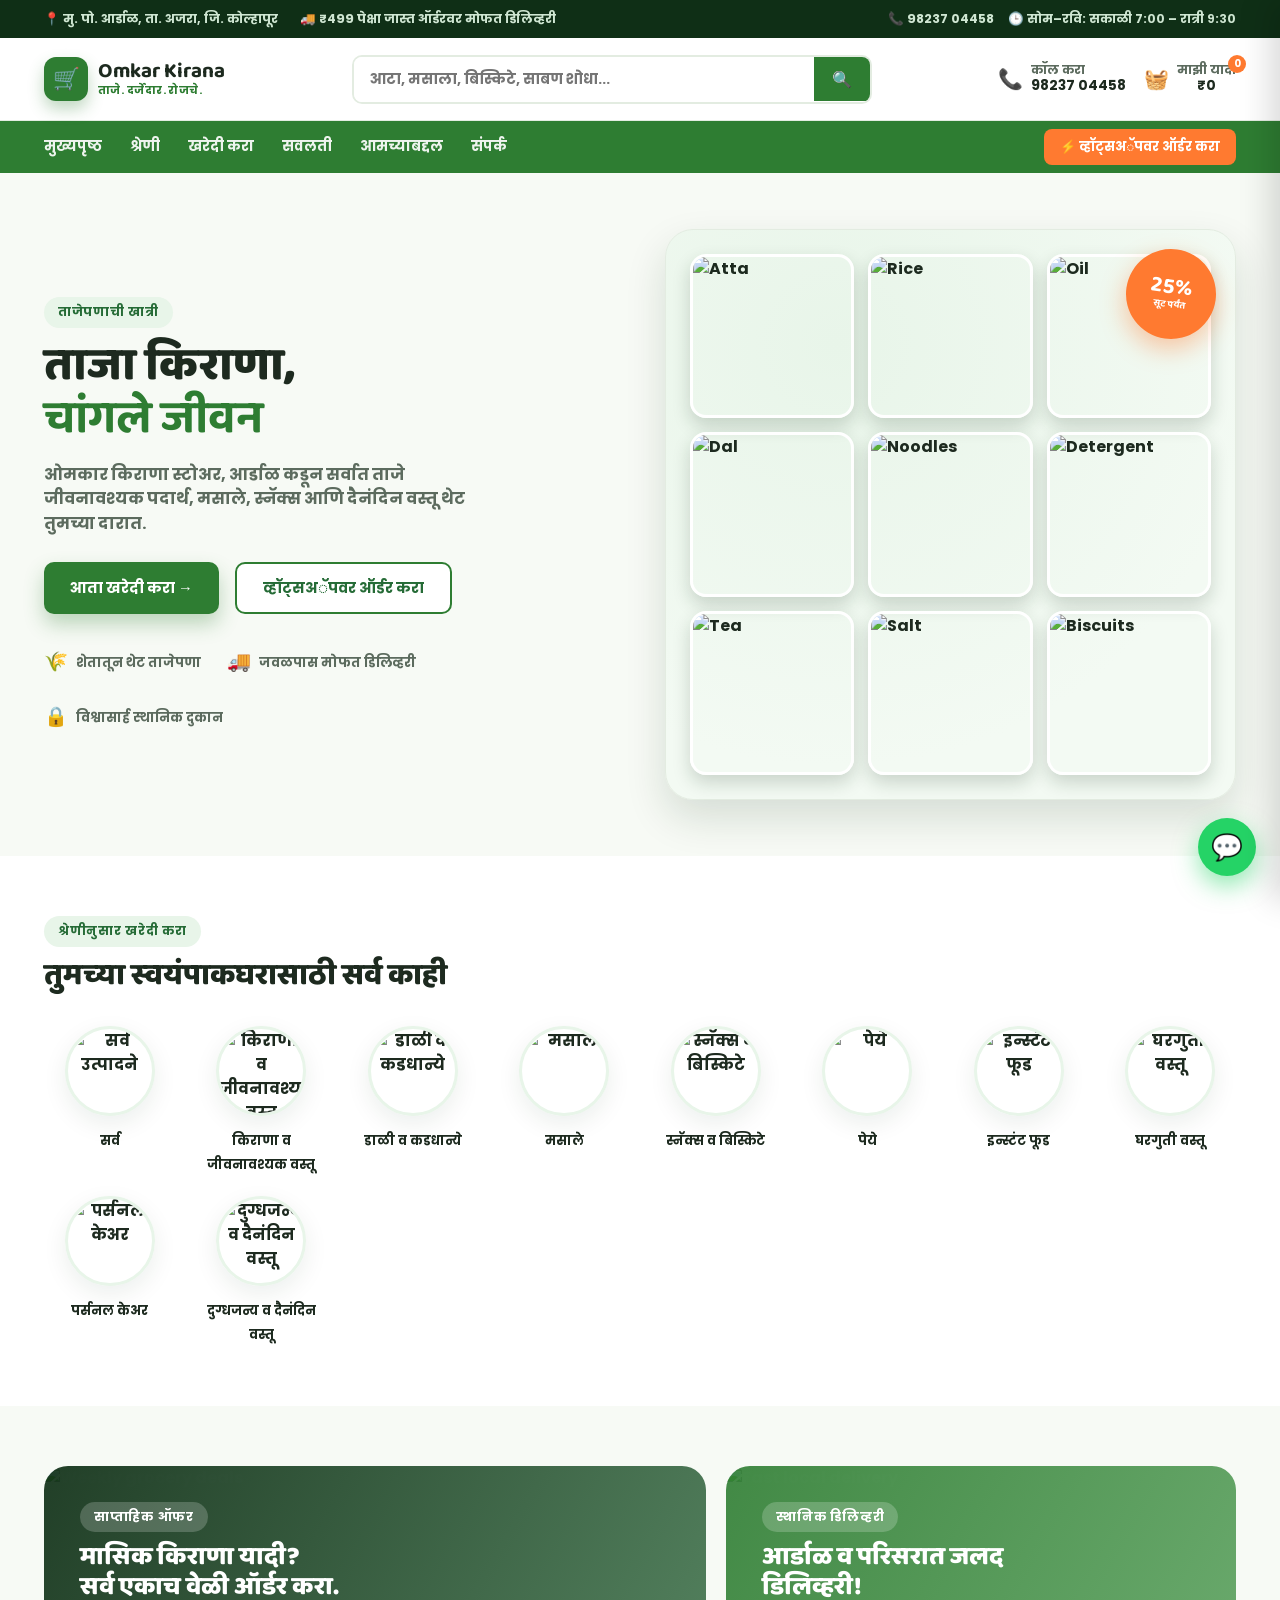
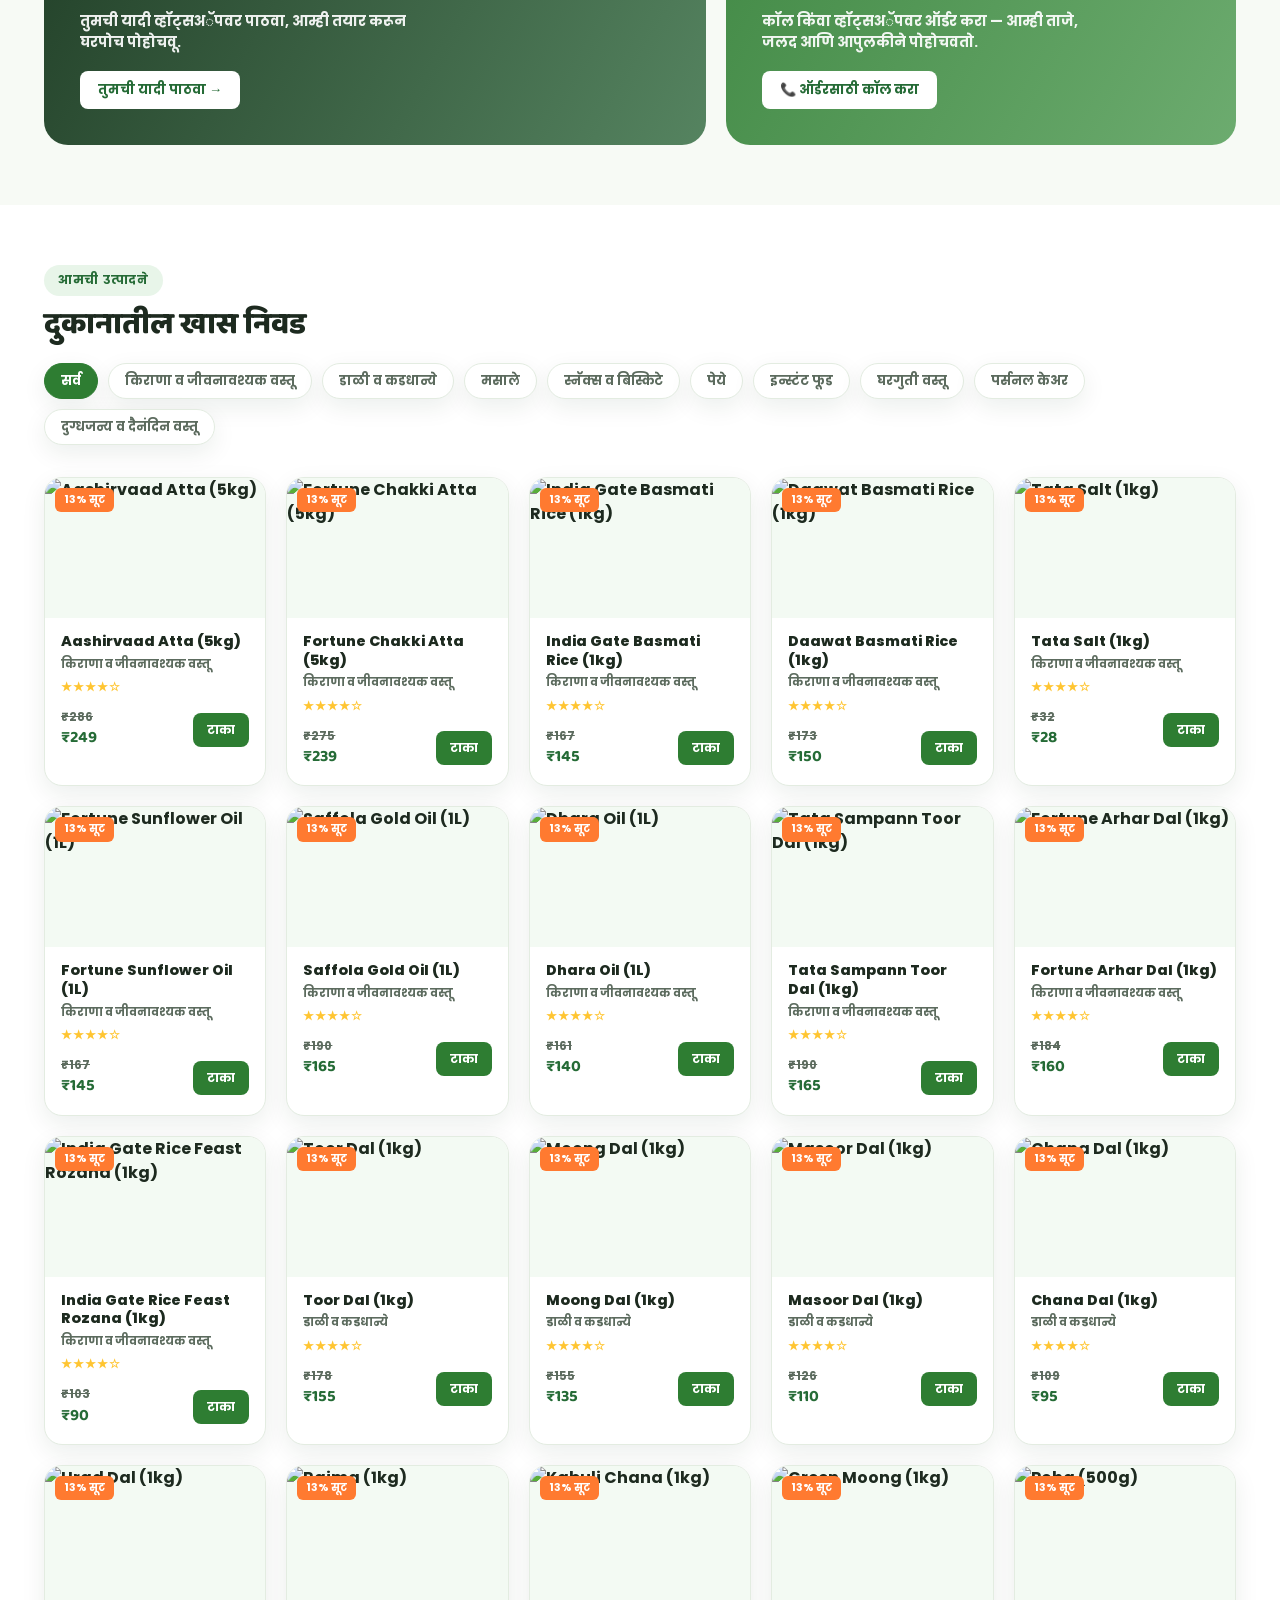
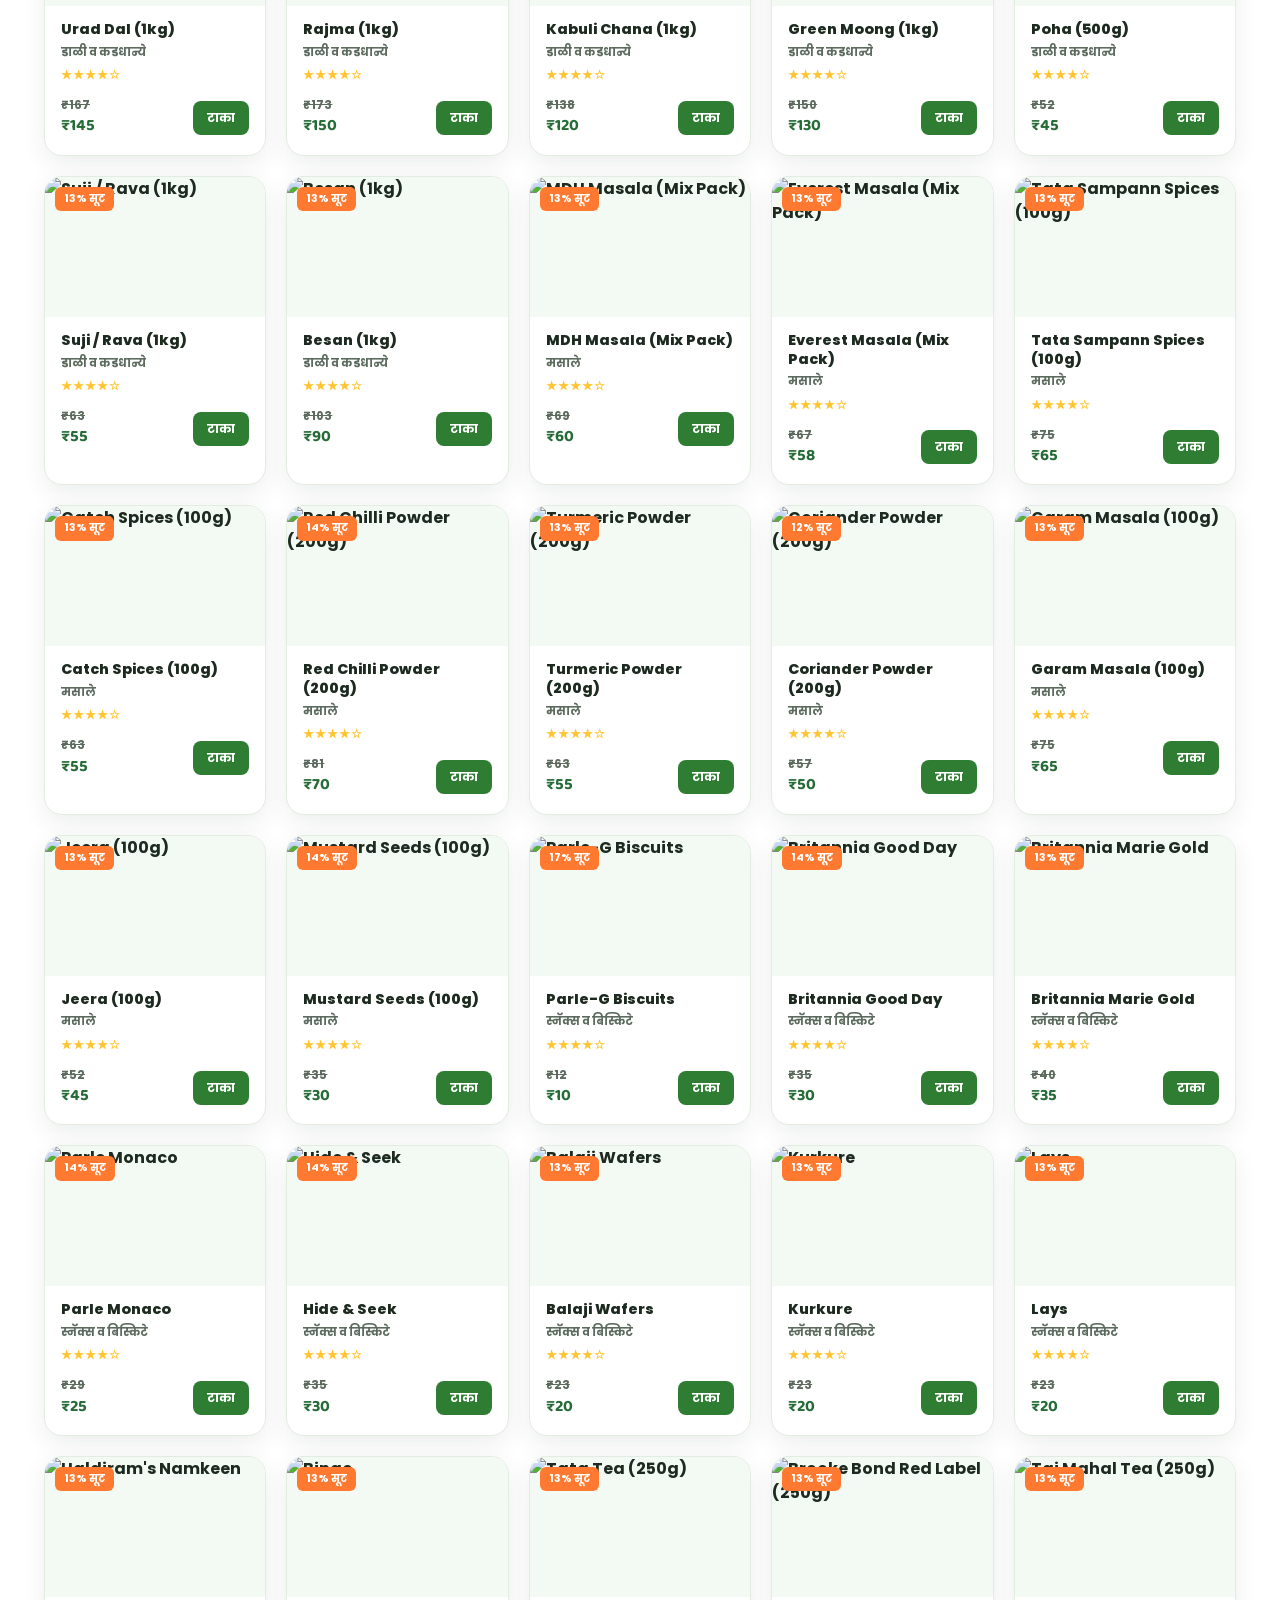
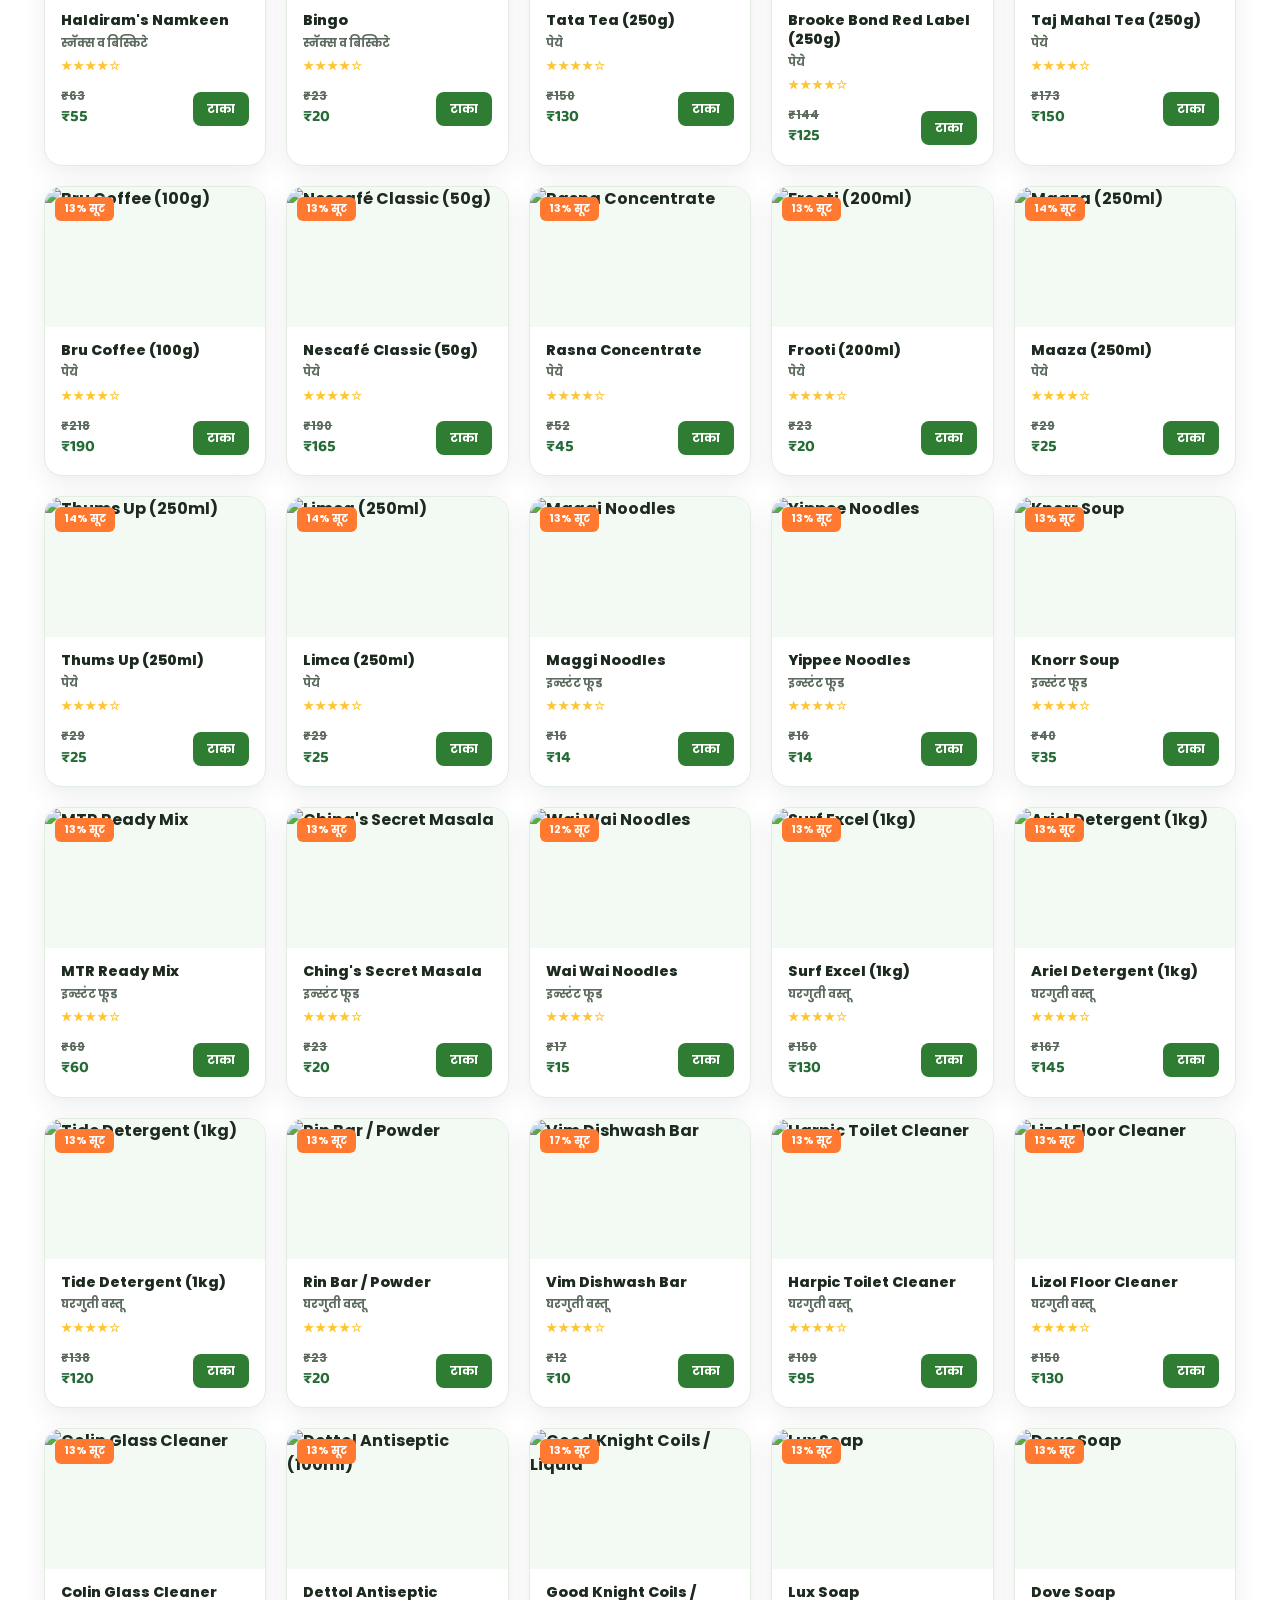
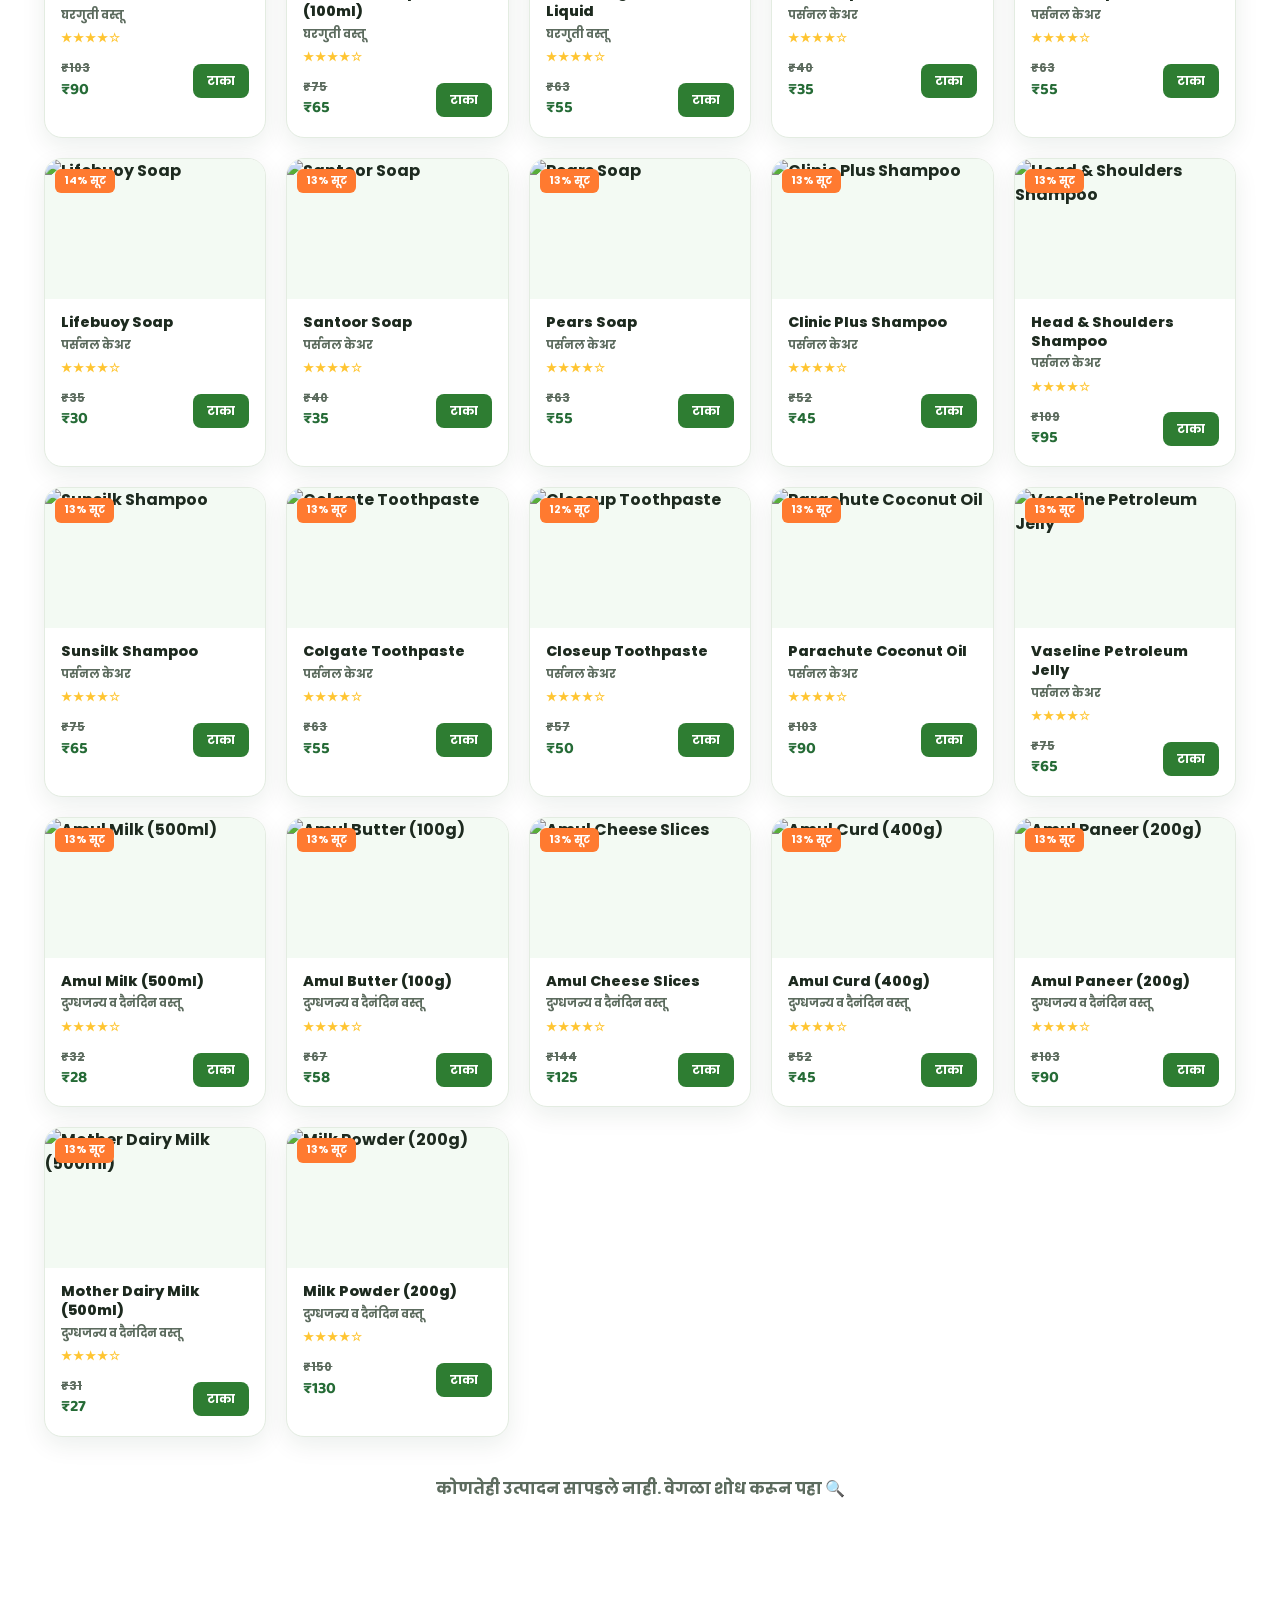
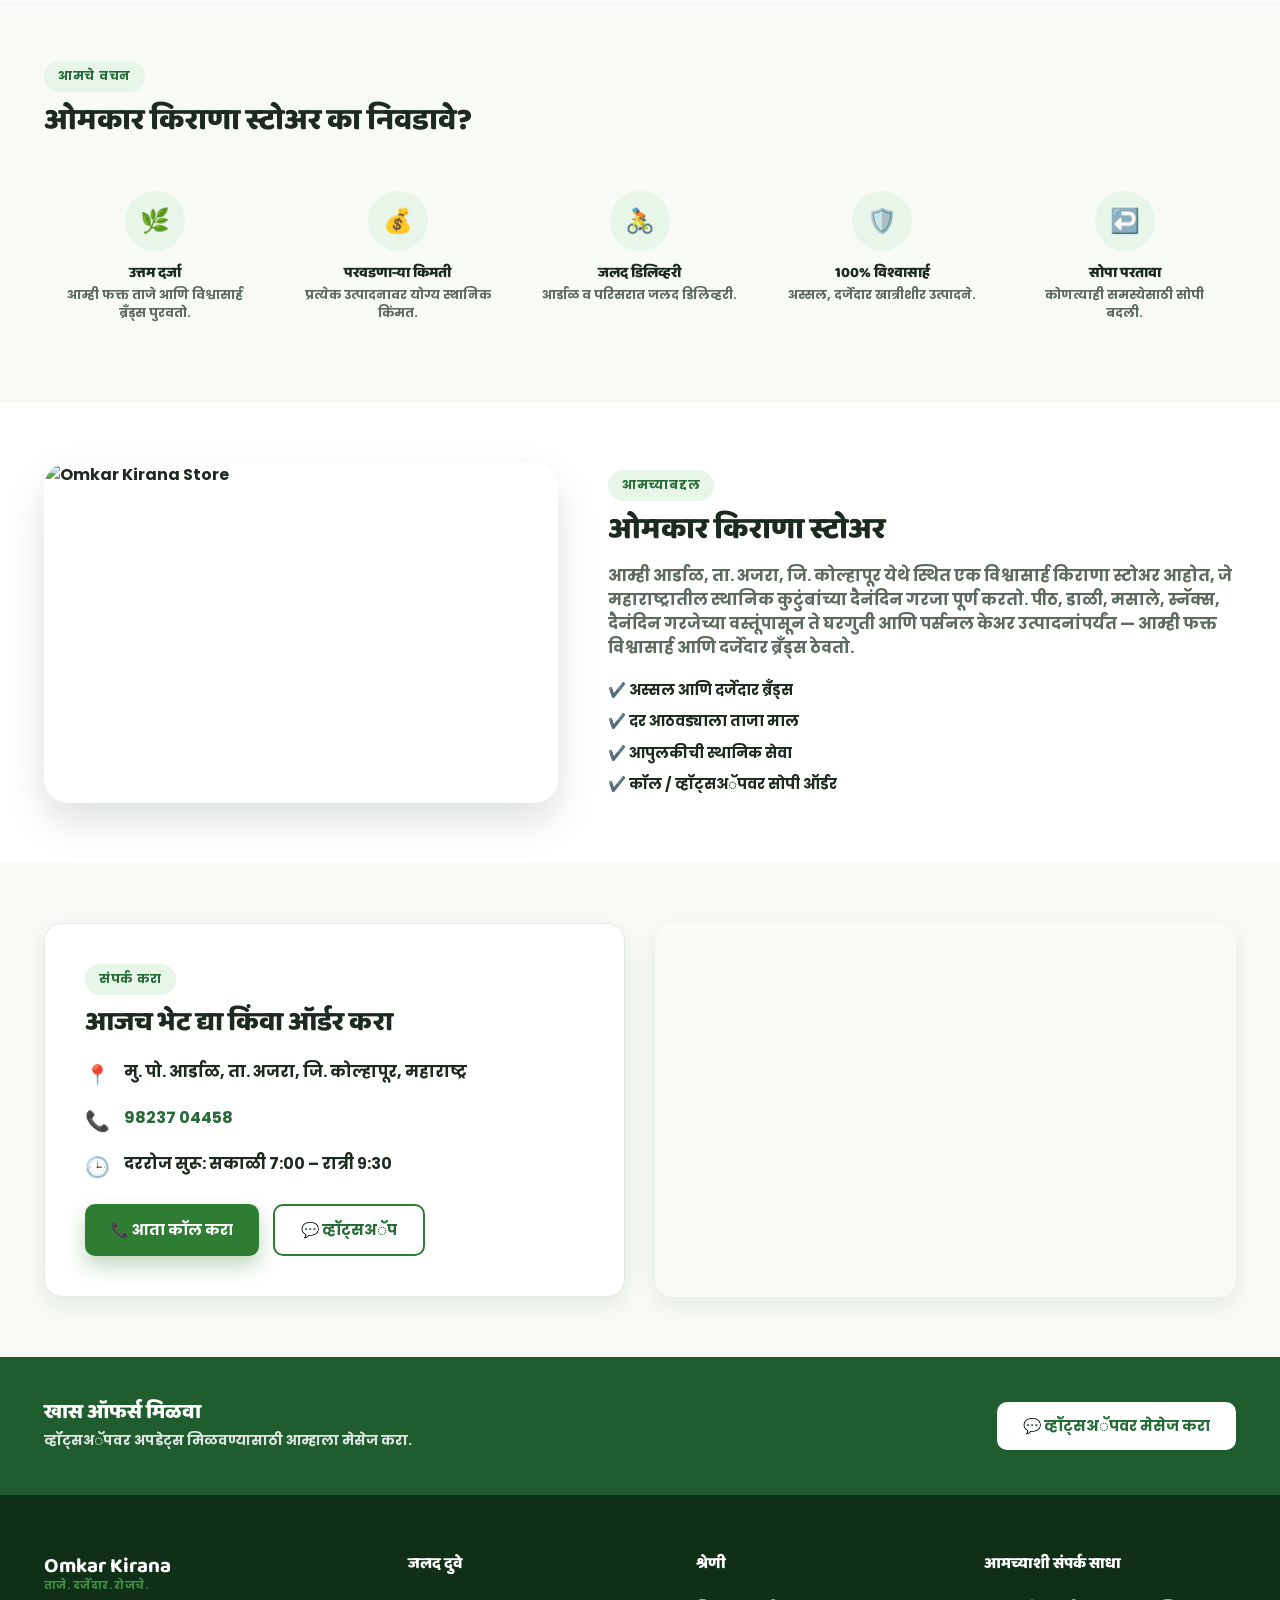
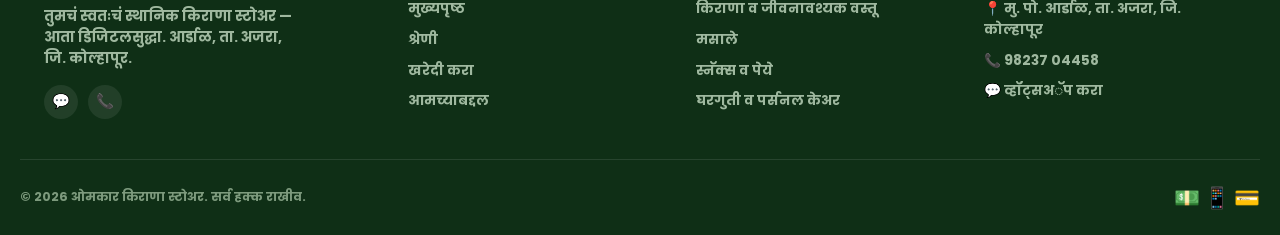
==== index.html @ b2330a00 "Redesign hero with real product basket photo, translate site to Marathi, bold text throughout - Repl" ====
<!DOCTYPE html>
<html lang="en">
<head>
<meta charset="UTF-8">
<meta name="viewport" content="width=device-width, initial-scale=1.0">
<title>Omkar Kirana Store | Fresh Groceries, Better Living</title>
<meta name="description" content="ओमकार किराणा स्टोअर, आर्डाळ, ता. अजरा, जि. कोल्हापूर - तुमच्या दैनंदिन गरजेच्या किराणा वस्तू, स्नॅक्स आणि घरगुती सामान एकाच ठिकाणी.">
<link rel="preconnect" href="https://fonts.googleapis.com">
<link href="https://fonts.googleapis.com/css2?family=Poppins:wght@400;500;600;700;800&family=Baloo+2:wght@500;600;700;800&family=Noto+Sans+Devanagari:wght@400;500;600;700&display=swap" rel="stylesheet">
<link rel="stylesheet" href="style.css">
</head>
<body>

<!-- ===== TOP BAR ===== -->
<div class="topbar">
  <div class="container topbar-inner">
    <div class="topbar-left">
      <span>📍 मु. पो. आर्डाळ, ता. अजरा, जि. कोल्हापूर</span>
      <span>🚚 ₹499 पेक्षा जास्त ऑर्डरवर मोफत डिलिव्हरी</span>
    </div>
    <div class="topbar-right">
      <span>📞 98237 04458</span>
      <span>🕒 सोम–रवि: सकाळी ७:०० – रात्री ९:३०</span>
    </div>
  </div>
</div>

<!-- ===== HEADER ===== -->
<header class="header" id="header">
  <div class="container header-inner">
    <a href="#home" class="logo">
      <span class="logo-badge">🛒</span>
      <span class="logo-text">Omkar Kirana<em>ताजे. दर्जेदार. रोजचे.</em></span>
    </a>

    <div class="header-search">
      <input type="text" id="searchInput" placeholder="आटा, मसाला, बिस्किटे, साबण शोधा...">
      <button id="searchBtn" aria-label="शोधा">🔍</button>
    </div>

    <div class="header-actions">
      <a href="tel:+919823704458" class="header-action">
        <span class="ha-icon">📞</span>
        <span class="ha-text">कॉल करा<strong>98237 04458</strong></span>
      </a>
      <button class="header-action cart-btn" id="cartToggle" aria-label="यादी">
        <span class="ha-icon">🧺</span>
        <span class="ha-text">माझी यादी<strong>₹<span id="cartTotalMini">0</span></strong></span>
        <span class="cart-count" id="cartCount">0</span>
      </button>
      <button class="hamburger" id="hamburger" aria-label="मेनू">
        <span></span><span></span><span></span>
      </button>
    </div>
  </div>
</header>

<!-- ===== NAV ===== -->
<div class="navbar">
  <div class="container nav">
    <nav class="nav-links" id="nav">
      <a href="#home">मुख्यपृष्ठ</a>
      <a href="#categories">श्रेणी</a>
      <a href="#products">खरेदी करा</a>
      <a href="#deals">सवलती</a>
      <a href="#about">आमच्याबद्दल</a>
      <a href="#contact">संपर्क</a>
      <div class="mobile-search">
        <div class="header-search">
          <input type="text" placeholder="उत्पादने शोधा...">
          <button aria-label="शोधा">🔍</button>
        </div>
      </div>
    </nav>
    <a href="https://wa.me/919823704458" target="_blank" rel="noopener" class="nav-flash">⚡ व्हॉट्सअॅपवर ऑर्डर करा</a>
  </div>
</div>

<!-- ===== HERO ===== -->
<section class="hero" id="home">
  <div class="container hero-inner">
    <div class="hero-text">
      <span class="eyebrow">ताजेपणाची खात्री</span>
      <h1>ताजा किराणा,<br><span class="highlight">चांगले जीवन</span></h1>
      <p>ओमकार किराणा स्टोअर, आर्डाळ कडून सर्वात ताजे जीवनावश्यक पदार्थ, मसाले, स्नॅक्स आणि दैनंदिन वस्तू थेट तुमच्या दारात.</p>
      <div class="hero-actions">
        <a href="#products" class="btn btn-primary">आता खरेदी करा →</a>
        <a href="https://wa.me/919823704458" target="_blank" rel="noopener" class="btn btn-outline">व्हॉट्सअॅपवर ऑर्डर करा</a>
      </div>
      <div class="hero-trust">
        <div><span>🌾</span> शेतातून थेट ताजेपणा</div>
        <div><span>🚚</span> जवळपास मोफत डिलिव्हरी</div>
        <div><span>🔒</span> विश्वासार्ह स्थानिक दुकान</div>
      </div>
    </div>
    <div class="hero-visual">
      <div class="hero-basket">
        <img src="" data-img="atta" alt="Atta">
        <img src="" data-img="rice" alt="Rice">
        <img src="" data-img="oil" alt="Oil">
        <img src="" data-img="toor_dal" alt="Dal">
        <img src="" data-img="noodles" alt="Noodles">
        <img src="" data-img="detergent" alt="Detergent">
        <img src="" data-img="tea" alt="Tea">
        <img src="" data-img="salt" alt="Salt">
        <img src="" data-img="biscuit" alt="Biscuits">
      </div>
      <div class="hero-badge"><span>25%</span><small>सूट पर्यंत</small></div>
    </div>
  </div>
</section>

<!-- ===== CATEGORY STRIP ===== -->
<section class="section section-white" id="categories">
  <div class="container">
    <div class="section-head">
      <div>
        <span class="eyebrow">श्रेणीनुसार खरेदी करा</span>
        <h2>तुमच्या स्वयंपाकघरासाठी सर्व काही</h2>
      </div>
    </div>
    <div class="cat-scroll" id="catScroll"></div>
  </div>
</section>

<!-- ===== PROMO SPLIT ===== -->
<section class="section">
  <div class="container promo-split">
    <div class="promo-card dark">
      <img class="promo-bg" id="promoImg1" alt="Weekly grocery deals" src="">
      <div class="promo-content">
        <span class="eyebrow eyebrow-light">साप्ताहिक ऑफर</span>
        <h3>मासिक किराणा यादी?<br>सर्व एकाच वेळी ऑर्डर करा.</h3>
        <p>तुमची यादी व्हॉट्सअॅपवर पाठवा, आम्ही तयार करून घरपोच पोहोचवू.</p>
        <a href="https://wa.me/919823704458" target="_blank" rel="noopener" class="btn btn-light btn-sm">तुमची यादी पाठवा →</a>
      </div>
    </div>
    <div class="promo-card light">
      <img class="promo-bg" id="promoImg2" alt="Fast local delivery" src="">
      <div class="promo-content">
        <span class="eyebrow eyebrow-light">स्थानिक डिलिव्हरी</span>
        <h3>आर्डाळ व परिसरात जलद डिलिव्हरी!</h3>
        <p>कॉल किंवा व्हॉट्सअॅपवर ऑर्डर करा — आम्ही ताजे, जलद आणि आपुलकीने पोहोचवतो.</p>
        <a href="tel:+919823704458" class="btn btn-light btn-sm">📞 ऑर्डरसाठी कॉल करा</a>
      </div>
    </div>
  </div>
</section>

<!-- ===== PRODUCTS ===== -->
<section class="section section-white" id="products">
  <div class="container">
    <div class="section-head" id="deals">
      <div>
        <span class="eyebrow">आमची उत्पादने</span>
        <h2>दुकानातील खास निवड</h2>
      </div>
      <div class="filter-chips" id="filterChips"></div>
    </div>
    <div class="product-grid" id="productGrid"></div>
    <p class="empty-msg" id="emptyMsg" hidden>कोणतेही उत्पादन सापडले नाही. वेगळा शोध करून पहा 🔍</p>
  </div>
</section>

<!-- ===== WHY CHOOSE US ===== -->
<section class="section">
  <div class="container">
    <div class="section-head">
      <div>
        <span class="eyebrow">आमचे वचन</span>
        <h2>ओमकार किराणा स्टोअर का निवडावे?</h2>
      </div>
    </div>
    <div class="why-grid">
      <div class="why-card"><div class="why-icon">🌿</div><h4>उत्तम दर्जा</h4><p>आम्ही फक्त ताजे आणि विश्वासार्ह ब्रँड्स पुरवतो.</p></div>
      <div class="why-card"><div class="why-icon">💰</div><h4>परवडणाऱ्या किमती</h4><p>प्रत्येक उत्पादनावर योग्य स्थानिक किंमत.</p></div>
      <div class="why-card"><div class="why-icon">🚴</div><h4>जलद डिलिव्हरी</h4><p>आर्डाळ व परिसरात जलद डिलिव्हरी.</p></div>
      <div class="why-card"><div class="why-icon">🛡️</div><h4>100% विश्वासार्ह</h4><p>अस्सल, दर्जेदार खात्रीशीर उत्पादने.</p></div>
      <div class="why-card"><div class="why-icon">↩️</div><h4>सोपा परतावा</h4><p>कोणत्याही समस्येसाठी सोपी बदली.</p></div>
    </div>
  </div>
</section>

<!-- ===== ABOUT ===== -->
<section class="section section-white" id="about">
  <div class="container about-inner">
    <div class="about-visual">
      <img id="aboutImg" alt="Omkar Kirana Store" src="">
    </div>
    <div class="about-text">
      <span class="eyebrow">आमच्याबद्दल</span>
      <h2>ओमकार किराणा स्टोअर</h2>
      <p>आम्ही आर्डाळ, ता. अजरा, जि. कोल्हापूर येथे स्थित एक विश्वासार्ह किराणा स्टोअर आहोत, जे महाराष्ट्रातील स्थानिक कुटुंबांच्या दैनंदिन गरजा पूर्ण करतो. पीठ, डाळी, मसाले, स्नॅक्स, दैनंदिन गरजेच्या वस्तूंपासून ते घरगुती आणि पर्सनल केअर उत्पादनांपर्यंत — आम्ही फक्त विश्वासार्ह आणि दर्जेदार ब्रँड्स ठेवतो.</p>
      <ul class="about-list">
        <li>✔️ अस्सल आणि दर्जेदार ब्रँड्स</li>
        <li>✔️ दर आठवड्याला ताजा माल</li>
        <li>✔️ आपुलकीची स्थानिक सेवा</li>
        <li>✔️ कॉल / व्हॉट्सअॅपवर सोपी ऑर्डर</li>
      </ul>
    </div>
  </div>
</section>

<!-- ===== CONTACT ===== -->
<section class="section" id="contact">
  <div class="container contact-inner">
    <div class="contact-card">
      <span class="eyebrow">संपर्क करा</span>
      <h2>आजच भेट द्या किंवा ऑर्डर करा</h2>
      <div class="contact-row">
        <span>📍</span>
        <p>मु. पो. आर्डाळ, ता. अजरा, जि. कोल्हापूर, महाराष्ट्र</p>
      </div>
      <div class="contact-row">
        <span>📞</span>
        <p><a href="tel:+919823704458">98237 04458</a></p>
      </div>
      <div class="contact-row">
        <span>🕒</span>
        <p>दररोज सुरू: सकाळी ७:०० – रात्री ९:३०</p>
      </div>
      <div class="contact-btns">
        <a href="tel:+919823704458" class="btn btn-primary">📞 आता कॉल करा</a>
        <a href="https://wa.me/919823704458" target="_blank" rel="noopener" class="btn btn-outline">💬 व्हॉट्सअॅप</a>
      </div>
    </div>
    <div class="map-card">
      <iframe title="map" src="https://www.google.com/maps?q=Ardal,Ajara,Kolhapur&output=embed" loading="lazy" referrerpolicy="no-referrer-when-downgrade"></iframe>
    </div>
  </div>
</section>

<!-- ===== NEWSLETTER ===== -->
<div class="newsletter">
  <div class="container newsletter-inner">
    <div>
      <h3>खास ऑफर्स मिळवा</h3>
      <p>व्हॉट्सअॅपवर अपडेट्स मिळवण्यासाठी आम्हाला मेसेज करा.</p>
    </div>
    <a href="https://wa.me/919823704458" target="_blank" rel="noopener" class="btn btn-light">💬 व्हॉट्सअॅपवर मेसेज करा</a>
  </div>
</div>

<!-- ===== FOOTER ===== -->
<footer class="footer">
  <div class="container footer-inner">
    <div class="footer-brand">
      <span class="logo-text">Omkar Kirana<em>ताजे. दर्जेदार. रोजचे.</em></span>
      <p>तुमचं स्वतःचं स्थानिक किराणा स्टोअर — आता डिजिटलसुद्धा. आर्डाळ, ता. अजरा, जि. कोल्हापूर.</p>
      <div class="footer-social">
        <a href="https://wa.me/919823704458" target="_blank" rel="noopener">💬</a>
        <a href="tel:+919823704458">📞</a>
      </div>
    </div>
    <div class="footer-col">
      <h4>जलद दुवे</h4>
      <a href="#home">मुख्यपृष्ठ</a>
      <a href="#categories">श्रेणी</a>
      <a href="#products">खरेदी करा</a>
      <a href="#about">आमच्याबद्दल</a>
    </div>
    <div class="footer-col">
      <h4>श्रेणी</h4>
      <a href="#products">किराणा व जीवनावश्यक वस्तू</a>
      <a href="#products">मसाले</a>
      <a href="#products">स्नॅक्स व पेये</a>
      <a href="#products">घरगुती व पर्सनल केअर</a>
    </div>
    <div class="footer-col">
      <h4>आमच्याशी संपर्क साधा</h4>
      <span>📍 मु. पो. आर्डाळ, ता. अजरा, जि. कोल्हापूर</span>
      <a href="tel:+919823704458">📞 98237 04458</a>
      <a href="https://wa.me/919823704458" target="_blank" rel="noopener">💬 व्हॉट्सअॅप करा</a>
    </div>
  </div>
  <div class="container footer-bottom">
    <p>© <span id="year"></span> ओमकार किराणा स्टोअर. सर्व हक्क राखीव.</p>
    <div class="footer-pay">💵 📱 💳</div>
  </div>
</footer>

<!-- ===== CART DRAWER ===== -->
<div class="overlay" id="overlay"></div>
<aside class="cart-drawer" id="cartDrawer">
  <div class="cart-head">
    <h3>🧺 तुमची यादी</h3>
    <button id="closeCart" aria-label="बंद करा">✕</button>
  </div>
  <div class="cart-items" id="cartItems"></div>
  <div class="cart-footer">
    <div class="cart-total">
      <span>अंदाजे एकूण</span>
      <strong id="cartTotal">₹0</strong>
    </div>
    <a href="#" id="orderWhatsapp" target="_blank" rel="noopener" class="btn btn-primary btn-block">💬 व्हॉट्सअॅपवर ऑर्डर करा</a>
    <p class="cart-note">अंतिम किंमत आणि उपलब्धता दुकानात निश्चित होईल.</p>
  </div>
</aside>

<a href="https://wa.me/919823704458" target="_blank" rel="noopener" class="whatsapp-float" aria-label="व्हॉट्सअॅपवर चॅट करा">💬</a>

<script src="script.js"></script>
</body>
</html>
---- style.css ----
/* ===== Omkar Kirana Store — Stylesheet (Green Fresh Theme) ===== */
:root{
  --green-950:#0F2F16;
  --green-900:#163D1F;
  --green-800:#1F5C2E;
  --green-700:#256B36;
  --green-600:#2E7D32;
  --green-500:#3E9142;
  --green-100:#E8F5E9;
  --green-50:#F3FAF3;
  --orange:#FF7A30;
  --orange-dark:#E85D1F;
  --yellow:#FFC531;
  --bg:#F7FAF5;
  --white:#FFFFFF;
  --ink:#1D2A1F;
  --ink-soft:#5C6B5E;
  --border:#E3ECE1;
  --radius:18px;
  --shadow:0 8px 24px rgba(15,47,22,0.08);
  --shadow-lg:0 18px 40px rgba(15,47,22,0.14);
  --font-head:'Baloo 2', 'Noto Sans Devanagari', sans-serif;
  --font-body:'Poppins', 'Noto Sans Devanagari', sans-serif;
}

*{box-sizing:border-box; margin:0; padding:0;}
html{scroll-behavior:smooth;}
body{
  font-family:var(--font-body);
  background:var(--bg);
  color:var(--ink);
  line-height:1.5;
  overflow-x:hidden;
  font-weight:700;
}
/* All site text bold, as requested */
body, body *{font-weight:700 !important;}
h1,h2,h3,h4{font-weight:800 !important;}
img{max-width:100%; display:block; object-fit:cover;}
a{text-decoration:none; color:inherit;}
ul{list-style:none;}
button{font-family:inherit; cursor:pointer; border:none; background:none;}

.container{
  width:100%;
  max-width:1240px;
  margin:0 auto;
  padding:0 24px;
}

h1,h2,h3,h4{font-family:var(--font-head); font-weight:700; line-height:1.15;}

.eyebrow{
  display:inline-block;
  font-weight:700;
  font-size:0.78rem;
  letter-spacing:0.06em;
  text-transform:uppercase;
  color:var(--green-700);
  background:var(--green-100);
  padding:6px 14px;
  border-radius:99px;
  margin-bottom:12px;
}
.eyebrow-light{background:rgba(255,255,255,0.2); color:#fff;}

.btn{
  display:inline-flex;
  align-items:center;
  justify-content:center;
  gap:8px;
  padding:13px 26px;
  border-radius:10px;
  font-weight:600;
  font-size:0.92rem;
  transition:transform .2s ease, box-shadow .2s ease, background .2s ease;
  white-space:nowrap;
}
.btn-primary{background:var(--green-600); color:#fff; box-shadow:0 10px 20px rgba(46,125,50,0.3);}
.btn-primary:hover{background:var(--green-700); transform:translateY(-2px);}
.btn-outline{background:#fff; color:var(--green-700); border:2px solid var(--green-600);}
.btn-outline:hover{background:var(--green-50); transform:translateY(-2px);}
.btn-light{background:#fff; color:var(--green-700);}
.btn-light:hover{transform:translateY(-2px); box-shadow:var(--shadow-lg);}
.btn-block{width:100%;}
.btn-sm{padding:9px 18px; font-size:0.82rem; border-radius:8px;}

/* ===== TOP BAR ===== */
.topbar{background:var(--green-950); color:#CFE6D2; font-size:0.78rem;}
.topbar-inner{display:flex; align-items:center; justify-content:space-between; height:38px;}
.topbar-left{display:flex; gap:22px;}
.topbar-left span{display:flex; align-items:center; gap:6px;}
.topbar-right{display:flex; align-items:center; gap:14px;}
.topbar-right a{opacity:0.85; transition:opacity .2s;}
.topbar-right a:hover{opacity:1;}

/* ===== HEADER ===== */
.header{
  position:sticky; top:0; z-index:500;
  background:#fff;
  border-bottom:1px solid var(--border);
}
.header-inner{
  display:flex; align-items:center; gap:24px; justify-content:space-between;
  height:82px;
}
.logo{display:flex; align-items:center; gap:10px; flex-shrink:0;}
.logo-badge{
  width:44px; height:44px; display:flex; align-items:center; justify-content:center;
  background:var(--green-600); border-radius:12px; font-size:1.35rem; color:#fff;
  box-shadow:0 8px 16px rgba(46,125,50,0.3);
}
.logo-text{font-family:var(--font-head); font-weight:700; font-size:1.3rem; line-height:1.1;}
.logo-text em{font-style:normal; color:var(--green-600); display:block; font-size:0.7rem; font-weight:600; letter-spacing:0.04em; text-transform:uppercase; font-family:var(--font-body);}

.header-search{
  flex:1; max-width:520px; display:flex; align-items:center;
  border:2px solid var(--border); border-radius:10px; overflow:hidden;
}
.header-search input{
  flex:1; border:none; outline:none; padding:12px 16px; font-family:inherit; font-size:0.9rem;
}
.header-search button{
  background:var(--green-600); color:#fff; padding:0 18px; height:44px; font-size:1rem;
}

.header-actions{display:flex; align-items:center; gap:18px; flex-shrink:0;}
.header-action{display:flex; align-items:center; gap:8px; position:relative;}
.header-action .ha-icon{font-size:1.25rem;}
.header-action .ha-text{font-size:0.78rem; color:var(--ink-soft); line-height:1.2;}
.header-action .ha-text strong{display:block; font-size:0.85rem; color:var(--ink); font-weight:600;}
.cart-count{
  position:absolute; top:-8px; right:-10px;
  background:var(--orange); color:#fff; font-size:0.65rem; font-weight:700;
  width:18px; height:18px; border-radius:50%; display:flex; align-items:center; justify-content:center;
}
.hamburger{display:none; flex-direction:column; gap:5px; width:40px; height:40px; align-items:center; justify-content:center;}
.hamburger span{width:22px; height:2px; background:var(--ink); border-radius:2px;}

.mobile-search{display:none;}

/* ===== NAV ===== */
.navbar{background:var(--green-600);}
.nav{display:flex; align-items:center; justify-content:space-between; height:52px;}
.nav-links{display:flex; gap:28px;}
.nav-links a{font-weight:600; font-size:0.88rem; color:#fff; opacity:0.92; transition:opacity .2s;}
.nav-links a:hover{opacity:1;}
.nav-flash{
  background:var(--orange); color:#fff; font-size:0.8rem; font-weight:700;
  padding:8px 16px; border-radius:8px; display:flex; align-items:center; gap:6px;
}

/* ===== HERO ===== */
.hero{position:relative; overflow:hidden; padding:56px 0;}
.hero-inner{
  display:grid; grid-template-columns:1fr 1fr; gap:50px; align-items:center;
}
.hero-text h1{font-size:2.9rem; margin-bottom:16px; color:var(--ink);}
.highlight{color:var(--green-600);}
.hero-text > p{font-size:1.02rem; color:var(--ink-soft); max-width:460px; margin-bottom:26px;}
.hero-actions{display:flex; gap:16px; flex-wrap:wrap; margin-bottom:34px;}
.hero-trust{display:flex; gap:26px; flex-wrap:wrap;}
.hero-trust div{display:flex; align-items:center; gap:8px; font-size:0.82rem; font-weight:600; color:var(--ink-soft);}
.hero-trust span{font-size:1.2rem;}

.hero-visual{position:relative;}
.hero-img-main{
  width:100%; height:400px; object-fit:cover; border-radius:28px; box-shadow:var(--shadow-lg);
}
.hero-basket{
  width:100%; min-height:400px; border-radius:28px; box-shadow:var(--shadow-lg);
  background:radial-gradient(circle at 30% 20%, var(--green-100), var(--green-50) 70%);
  display:grid; grid-template-columns:repeat(3,1fr); gap:14px; padding:24px;
  border:1px solid var(--border);
}
.hero-basket img{
  width:100%; height:100%; aspect-ratio:1/1; object-fit:cover; border-radius:16px;
  box-shadow:0 8px 18px rgba(15,47,22,0.18); border:3px solid #fff; transition:transform .2s;
}
.hero-basket img:hover{transform:translateY(-4px) scale(1.03);}
.hero-badge{
  position:absolute; top:20px; right:20px; width:90px; height:90px; border-radius:50%;
  background:var(--orange); color:#fff; display:flex; flex-direction:column; align-items:center; justify-content:center;
  text-align:center; box-shadow:0 10px 24px rgba(255,122,48,0.4); font-family:var(--font-head);
  transform:rotate(8deg);
}
.hero-badge span{font-size:1.4rem; font-weight:800; line-height:1;}
.hero-badge small{font-size:0.6rem; font-weight:600;}

/* ===== SECTIONS ===== */
.section{padding:60px 0;}
.section-head{
  display:flex; align-items:flex-end; justify-content:space-between; margin-bottom:32px; gap:20px; flex-wrap:wrap;
}
.section-head h2{font-size:1.9rem;}
.section-white{background:#fff;}

/* ===== CATEGORIES ===== */
.cat-scroll{
  display:grid;
  grid-template-columns:repeat(auto-fill, minmax(130px,1fr));
  gap:20px;
}
.cat-card{
  text-align:center; cursor:pointer; transition:transform .2s;
}
.cat-card:hover{transform:translateY(-4px);}
.cat-img-wrap{
  width:90px; height:90px; border-radius:50%; margin:0 auto 12px; overflow:hidden;
  border:3px solid var(--green-100); box-shadow:var(--shadow); transition:border-color .2s;
}
.cat-card.active .cat-img-wrap, .cat-card:hover .cat-img-wrap{border-color:var(--green-600);}
.cat-img-wrap img{width:100%; height:100%; object-fit:cover;}
.cat-card span.cat-name{font-size:0.8rem; font-weight:600; color:var(--ink);}

/* ===== PROMO SPLIT ===== */
.promo-split{display:grid; grid-template-columns:1.3fr 1fr; gap:20px;}
.promo-card{
  position:relative; border-radius:24px; overflow:hidden; min-height:230px;
  display:flex; align-items:center; padding:36px; color:#fff;
}
.promo-card::before{
  content:""; position:absolute; inset:0; z-index:0;
}
.promo-card.dark::before{background:linear-gradient(120deg, rgba(15,47,22,0.92), rgba(31,92,46,0.75));}
.promo-card.light::before{background:linear-gradient(120deg, rgba(46,125,50,0.9), rgba(62,145,66,0.75));}
.promo-card img.promo-bg{position:absolute; inset:0; width:100%; height:100%; object-fit:cover; z-index:-1;}
.promo-content{position:relative; z-index:1; max-width:340px;}
.promo-content .eyebrow{margin-bottom:10px;}
.promo-content h3{font-size:1.6rem; margin-bottom:10px; color:#fff;}
.promo-content p{font-size:0.88rem; opacity:0.92; margin-bottom:18px;}

/* ===== PRODUCTS ===== */
.filter-chips{display:flex; gap:10px; flex-wrap:wrap;}
.chip{
  padding:8px 16px; border-radius:99px; background:#fff; font-size:0.8rem; font-weight:600;
  box-shadow:var(--shadow); color:var(--ink-soft); transition:.2s; border:1px solid var(--border);
}
.chip:hover, .chip.active{background:var(--green-600); color:#fff; border-color:var(--green-600);}

.product-grid{
  display:grid;
  grid-template-columns:repeat(auto-fill, minmax(220px,1fr));
  gap:20px;
}
.product-card{
  background:#fff; border-radius:var(--radius); overflow:hidden; box-shadow:var(--shadow);
  transition:transform .2s, box-shadow .2s; display:flex; flex-direction:column; border:1px solid var(--border);
}
.product-card:hover{transform:translateY(-5px); box-shadow:var(--shadow-lg);}
.product-thumb{
  height:140px; position:relative; background:var(--green-50); overflow:hidden;
}
.product-thumb img{width:100%; height:100%; object-fit:cover;}
.product-badge{
  position:absolute; top:10px; left:10px; background:var(--orange); color:#fff; font-size:0.68rem; font-weight:700;
  padding:4px 9px; border-radius:6px;
}
.product-body{padding:14px 16px 16px; display:flex; flex-direction:column; gap:5px; flex:1;}
.product-body h3{font-size:0.9rem; font-family:var(--font-body); font-weight:600; line-height:1.3;}
.product-body .brand{font-size:0.72rem; color:var(--ink-soft);}
.stars{color:var(--yellow); font-size:0.75rem; letter-spacing:1px;}
.product-foot{display:flex; align-items:center; justify-content:space-between; margin-top:8px;}
.price-wrap{display:flex; flex-direction:column;}
.price{font-family:var(--font-head); font-weight:700; color:var(--green-700); font-size:1.02rem;}
.price-old{font-size:0.72rem; color:var(--ink-soft); text-decoration:line-through;}
.add-btn{
  padding:8px 14px; border-radius:8px; background:var(--green-600); color:#fff;
  font-size:0.78rem; font-weight:700; transition:.2s;
}
.add-btn:hover{background:var(--green-700);}
.empty-msg{text-align:center; color:var(--ink-soft); padding:40px 0; display:block;}

/* ===== WHY CHOOSE US ===== */
.why-grid{display:grid; grid-template-columns:repeat(5,1fr); gap:20px;}
.why-card{text-align:center; padding:20px 12px;}
.why-icon{
  width:60px; height:60px; border-radius:50%; background:var(--green-100); color:var(--green-700);
  display:flex; align-items:center; justify-content:center; font-size:1.5rem; margin:0 auto 14px;
}
.why-card h4{font-size:0.92rem; margin-bottom:4px;}
.why-card p{font-size:0.78rem; color:var(--ink-soft);}

/* ===== ABOUT ===== */
.about-inner{display:grid; grid-template-columns:0.9fr 1.1fr; gap:50px; align-items:center;}
.about-visual img{width:100%; border-radius:24px; box-shadow:var(--shadow-lg); height:340px; object-fit:cover;}
.about-text h2{font-size:1.9rem; margin-bottom:16px;}
.about-text > p{color:var(--ink-soft); margin-bottom:20px;}
.about-list{display:grid; gap:10px;}
.about-list li{font-weight:600; font-size:0.9rem;}

/* ===== CONTACT ===== */
.contact-inner{display:grid; grid-template-columns:1fr 1fr; gap:30px;}
.contact-card{
  background:#fff; border-radius:var(--radius); padding:40px; box-shadow:var(--shadow); border:1px solid var(--border);
}
.contact-card h2{font-size:1.7rem; margin-bottom:22px;}
.contact-row{display:flex; align-items:flex-start; gap:14px; margin-bottom:16px;}
.contact-row span{font-size:1.25rem;}
.contact-row a{font-weight:600; color:var(--green-700);}
.contact-btns{display:flex; gap:14px; margin-top:22px; flex-wrap:wrap;}
.map-card{border-radius:var(--radius); overflow:hidden; box-shadow:var(--shadow); min-height:340px;}
.map-card iframe{width:100%; height:100%; min-height:340px; border:0;}

/* ===== NEWSLETTER STRIP ===== */
.newsletter{background:var(--green-800); color:#fff; padding:44px 0;}
.newsletter-inner{display:flex; align-items:center; justify-content:space-between; gap:30px; flex-wrap:wrap;}
.newsletter-inner h3{font-size:1.3rem; margin-bottom:6px;}
.newsletter-inner p{font-size:0.85rem; opacity:0.85;}
.newsletter-form{display:flex; gap:10px;}
.newsletter-form input{
  padding:12px 16px; border-radius:8px; border:none; outline:none; width:240px; font-family:inherit;
}

/* ===== FOOTER ===== */
.footer{background:var(--green-950); color:#CFE6D2; padding:60px 0 0;}
.footer-inner{display:grid; grid-template-columns:1.3fr 1fr 1fr 1fr; gap:36px; padding-bottom:40px; border-bottom:1px solid rgba(255,255,255,0.1);}
.footer-brand .logo-text{color:#fff;}
.footer-brand .logo-text em{color:var(--green-500);}
.footer-brand p{margin-top:14px; color:#9FB89F; font-size:0.88rem; max-width:250px;}
.footer-social{display:flex; gap:10px; margin-top:16px;}
.footer-social a{
  width:34px; height:34px; border-radius:50%; background:rgba(255,255,255,0.08);
  display:flex; align-items:center; justify-content:center; font-size:0.9rem;
}
.footer-col h4{margin-bottom:16px; font-size:0.98rem; color:#fff;}
.footer-col{display:flex; flex-direction:column; gap:10px;}
.footer-col a, .footer-col span{color:#9FB89F; font-size:0.86rem; transition:color .2s;}
.footer-col a:hover{color:var(--green-500);}
.footer-bottom{padding:22px 0; display:flex; align-items:center; justify-content:space-between; flex-wrap:wrap; gap:12px; font-size:0.78rem; color:#7D9A7D;}
.footer-pay{display:flex; gap:8px; font-size:1.3rem;}

/* ===== CART DRAWER ===== */
.overlay{
  position:fixed; inset:0; background:rgba(0,0,0,0.4); z-index:900;
  opacity:0; pointer-events:none; transition:opacity .3s;
}
.overlay.open{opacity:1; pointer-events:auto;}
.cart-drawer{
  position:fixed; top:0; right:0; width:100%; max-width:400px; height:100%;
  background:#fff; z-index:950; box-shadow:-10px 0 30px rgba(0,0,0,0.15);
  display:flex; flex-direction:column; transform:translateX(100%); transition:transform .35s ease;
}
.cart-drawer.open{transform:translateX(0);}
.cart-head{display:flex; align-items:center; justify-content:space-between; padding:22px 24px; border-bottom:1px solid var(--border);}
.cart-head h3{font-size:1.15rem;}
.cart-head button{font-size:1.2rem; width:36px; height:36px; border-radius:50%; background:var(--green-50);}
.cart-items{flex:1; overflow-y:auto; padding:16px 24px; display:flex; flex-direction:column; gap:14px;}
.cart-item{display:flex; align-items:center; gap:12px;}
.cart-item .ci-thumb{
  width:52px; height:52px; border-radius:10px; overflow:hidden; flex-shrink:0; background:var(--green-50);
}
.cart-item .ci-thumb img{width:100%; height:100%; object-fit:cover;}
.cart-item .ci-info{flex:1;}
.cart-item .ci-info h5{font-size:0.86rem; font-weight:600;}
.cart-item .ci-info span{font-size:0.76rem; color:var(--ink-soft);}
.qty-control{display:flex; align-items:center; gap:8px;}
.qty-control button{
  width:24px; height:24px; border-radius:50%; background:var(--green-50); font-weight:700; font-size:0.9rem;
}
.cart-empty{text-align:center; color:var(--ink-soft); padding:40px 0; font-size:0.9rem;}
.cart-footer{padding:20px 24px 26px; border-top:1px solid var(--border);}
.cart-total{display:flex; justify-content:space-between; margin-bottom:16px; font-family:var(--font-head); font-size:1.1rem;}
.cart-note{font-size:0.72rem; color:var(--ink-soft); text-align:center; margin-top:10px;}

/* ===== WHATSAPP FLOAT ===== */
.whatsapp-float{
  position:fixed; bottom:24px; right:24px; width:58px; height:58px; border-radius:50%;
  background:#25D366; color:#fff; display:flex; align-items:center; justify-content:center;
  font-size:1.6rem; box-shadow:0 10px 24px rgba(37,211,102,0.5); z-index:400; animation:pulse 2.4s infinite;
}
@keyframes pulse{
  0%{box-shadow:0 0 0 0 rgba(37,211,102,0.5);}
  70%{box-shadow:0 0 0 14px rgba(37,211,102,0);}
  100%{box-shadow:0 0 0 0 rgba(37,211,102,0);}
}

/* ===== RESPONSIVE ===== */
@media (max-width: 980px){
  .hero-inner{grid-template-columns:1fr;}
  .hero-visual{order:-1;}
  .hero-img-main{height:280px;}
  .hero-basket{min-height:280px; gap:8px; padding:14px;}
  .about-inner{grid-template-columns:1fr; text-align:center;}
  .about-list{justify-items:center;}
  .contact-inner{grid-template-columns:1fr;}
  .promo-split{grid-template-columns:1fr;}
  .footer-inner{grid-template-columns:1fr 1fr; gap:30px;}
  .why-grid{grid-template-columns:repeat(2,1fr);}
  .header-search{display:none;}
  .topbar-left span:nth-child(2){display:none;}
}
@media (max-width: 760px){
  .nav-links{
    position:fixed; top:0; left:0; right:0; bottom:0; background:var(--green-800); flex-direction:column;
    padding:80px 24px 24px; gap:22px; transform:translateX(100%); transition:transform .3s; z-index:600; justify-content:flex-start;
  }
  .nav-links.open{transform:translateX(0);}
  .nav-links a{font-size:1.1rem;}
  .nav-flash{display:none;}
  .hamburger{display:flex;}
  .mobile-search{display:block; padding:12px 0;}
  .mobile-search .header-search{display:flex; max-width:100%;}
  .header-inner{gap:10px;}
  .logo-text{font-size:1.05rem;}
  .header-action:not(.cart-btn){display:none;}
  .header-action .ha-text{display:none;}
  .header-actions{gap:10px;}
  .hero-text h1{font-size:2.1rem;}
  .section{padding:44px 0;}
  .section-head h2{font-size:1.5rem;}
  .contact-card{padding:26px;}
  .cart-drawer{max-width:100%;}
  .footer-inner{grid-template-columns:1fr;}
  .why-grid{grid-template-columns:1fr 1fr;}
  .newsletter-inner{flex-direction:column; align-items:flex-start;}
  .newsletter-form{width:100%;}
  .newsletter-form input{flex:1; width:auto;}
  .topbar{display:none;}
}
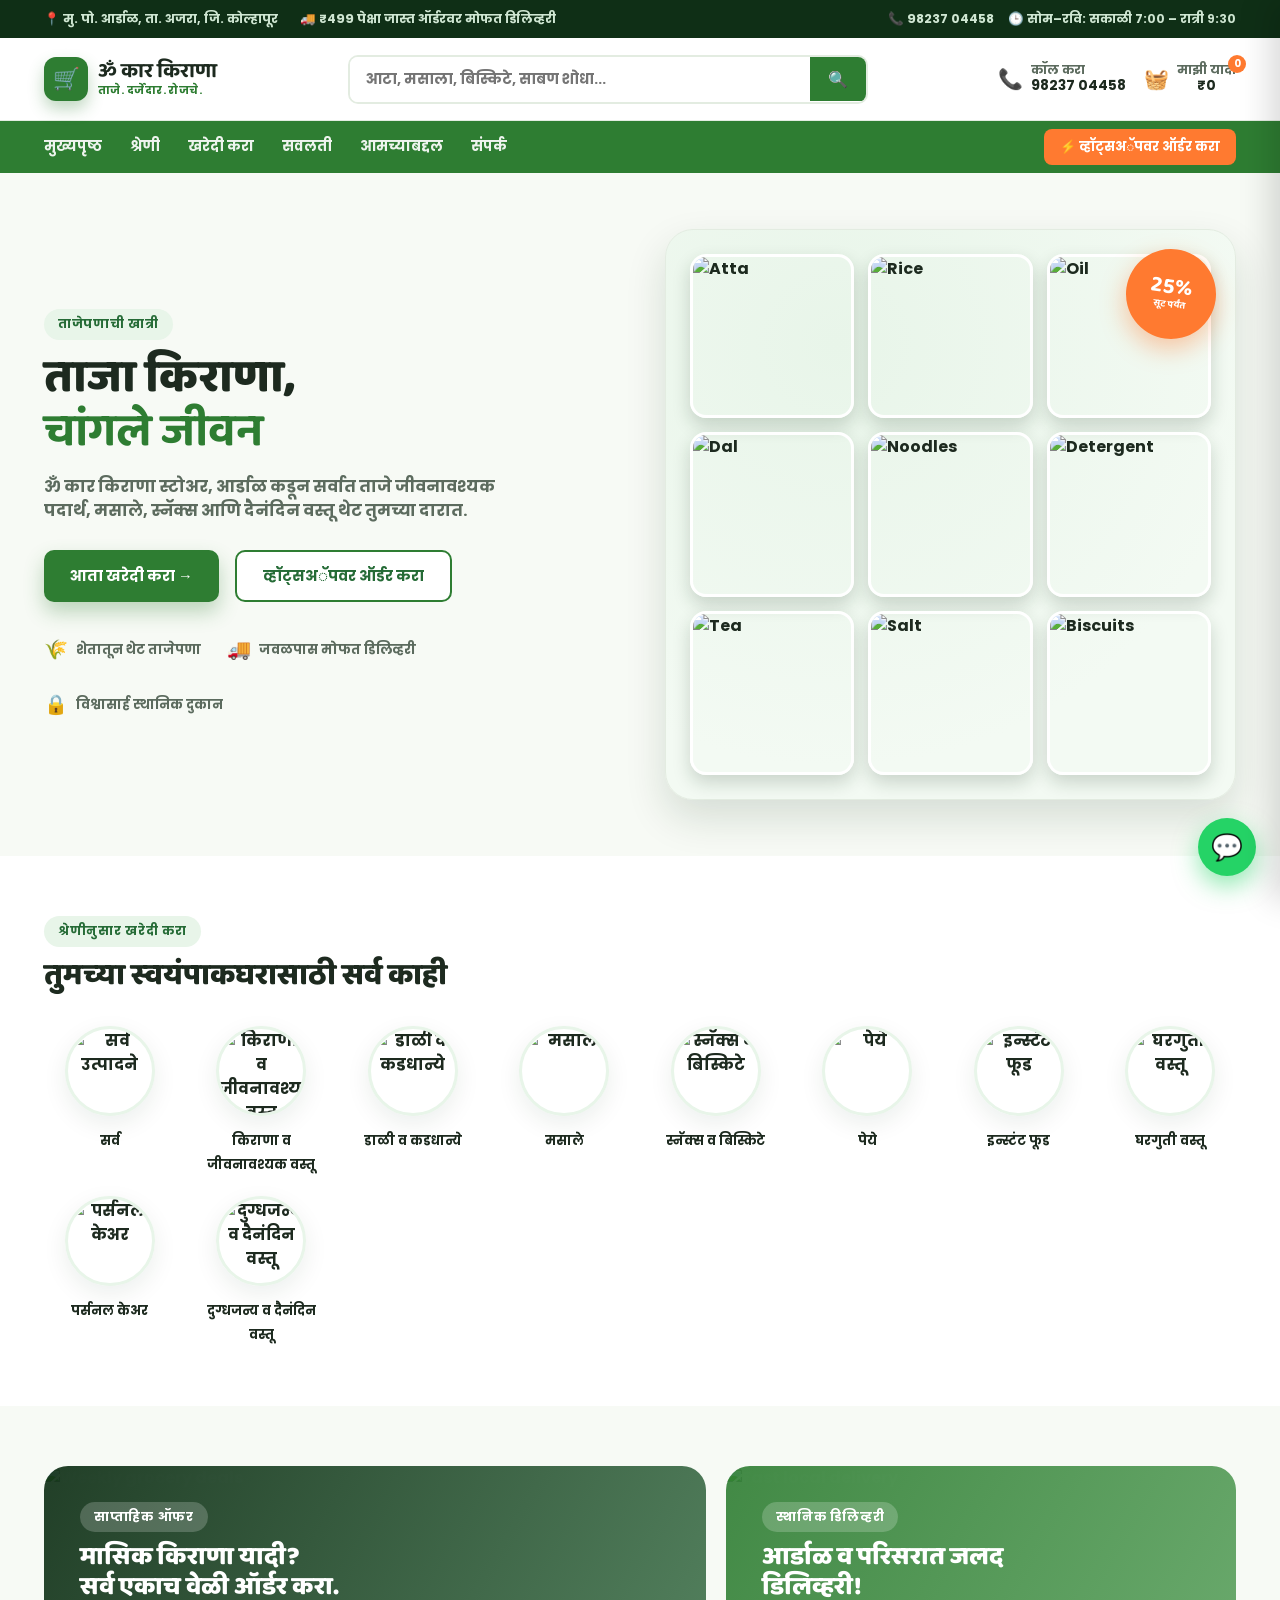
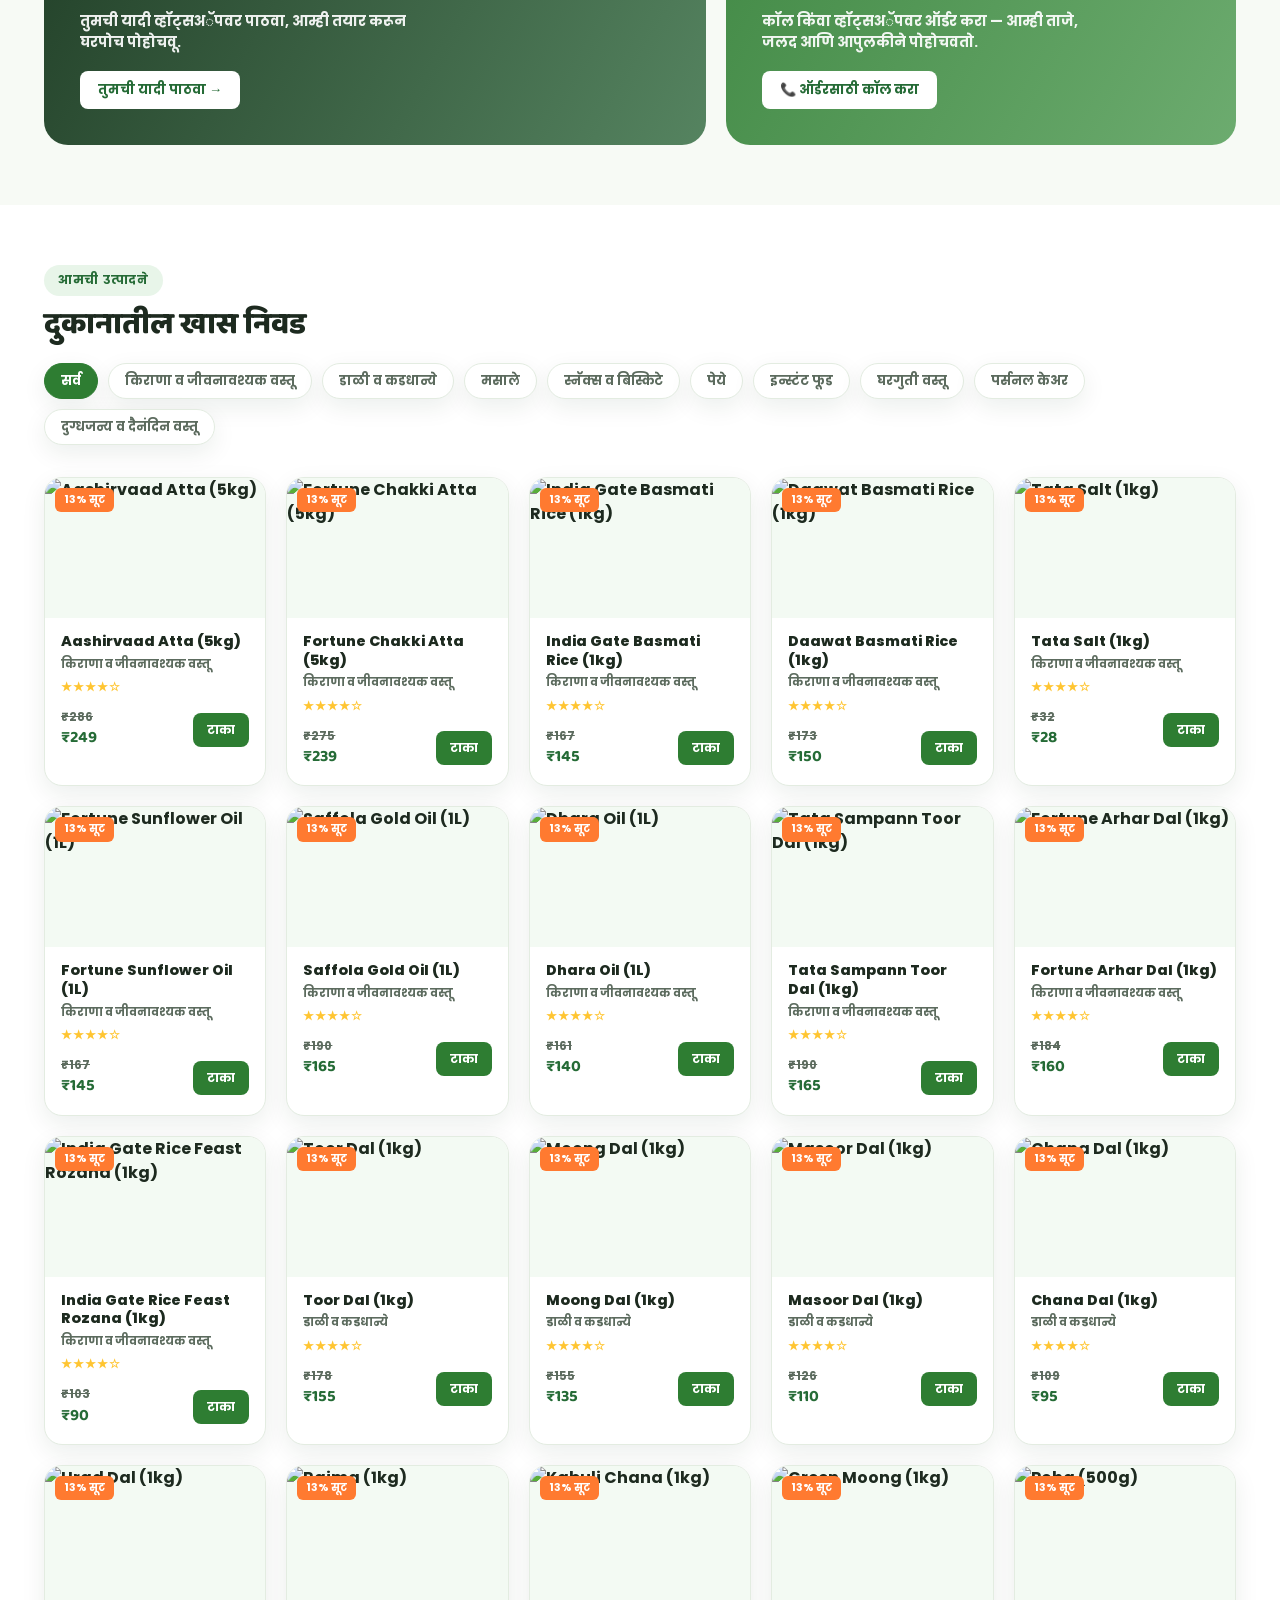
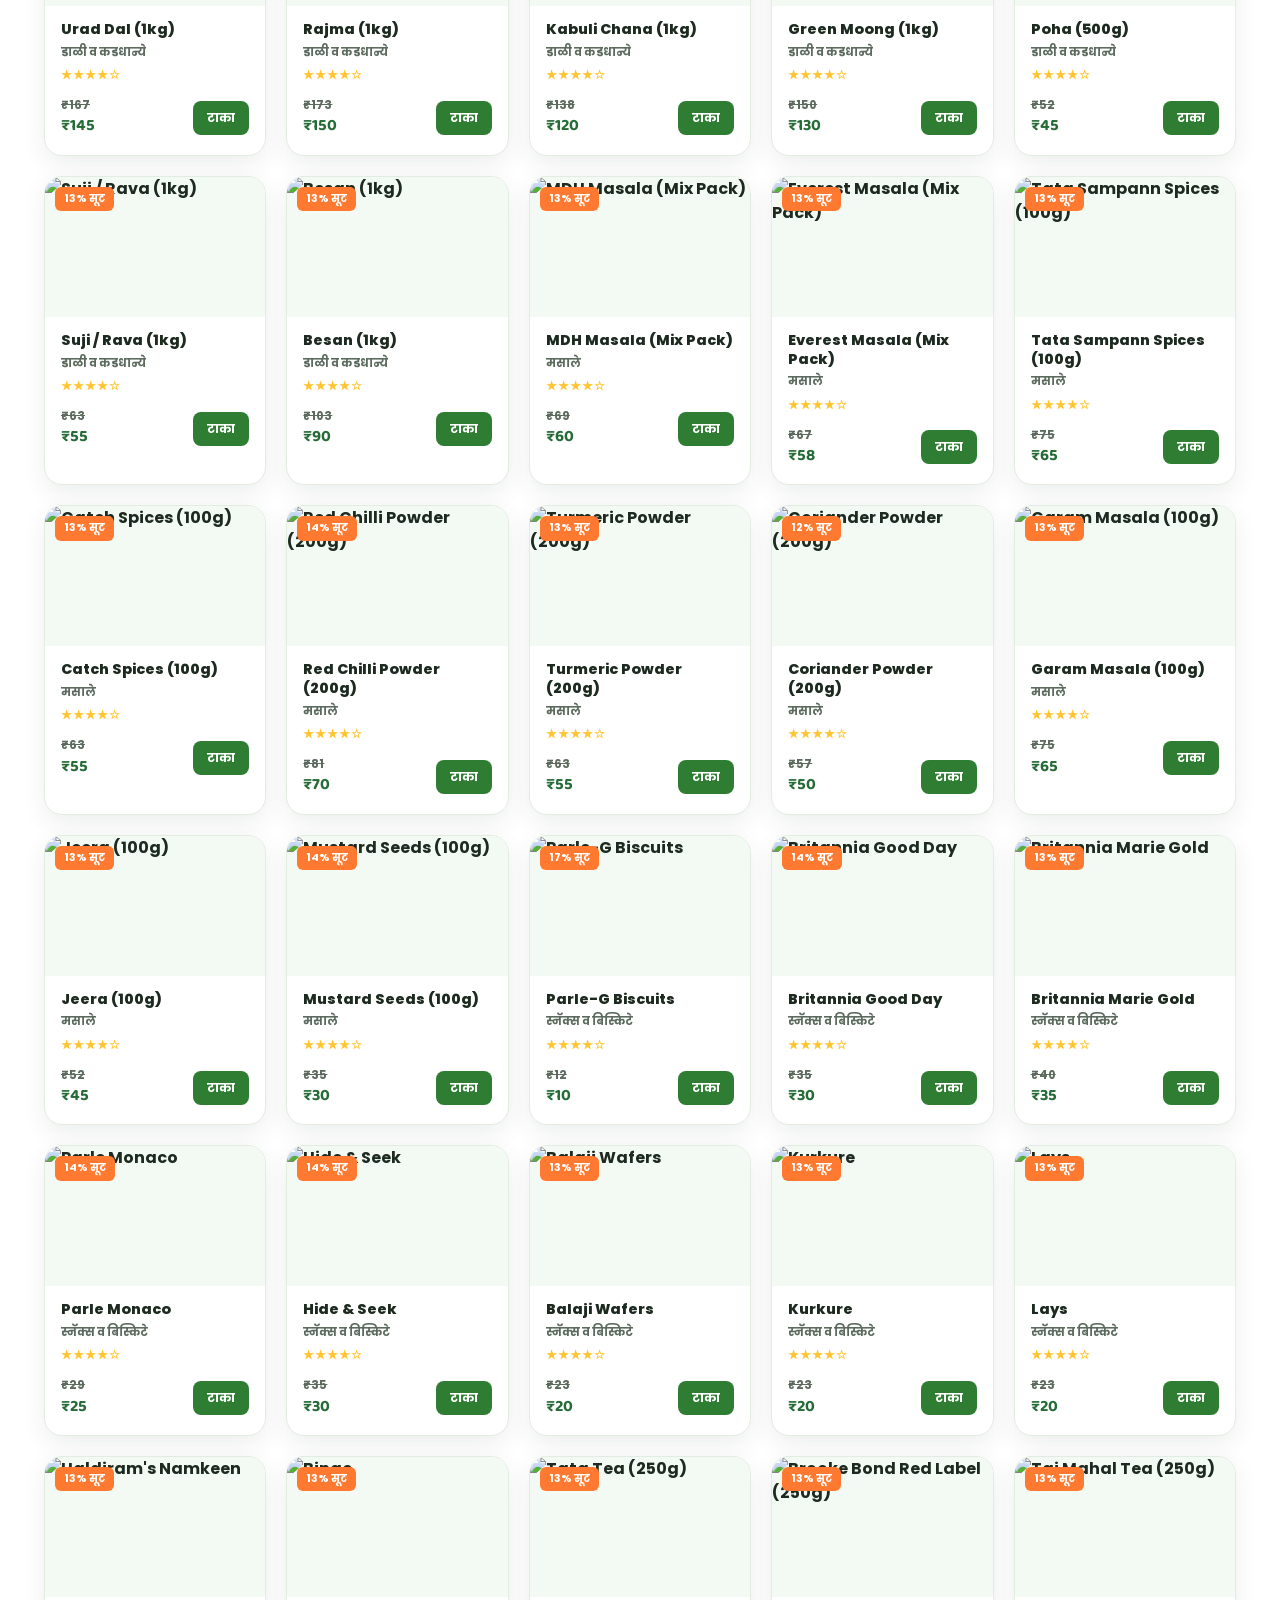
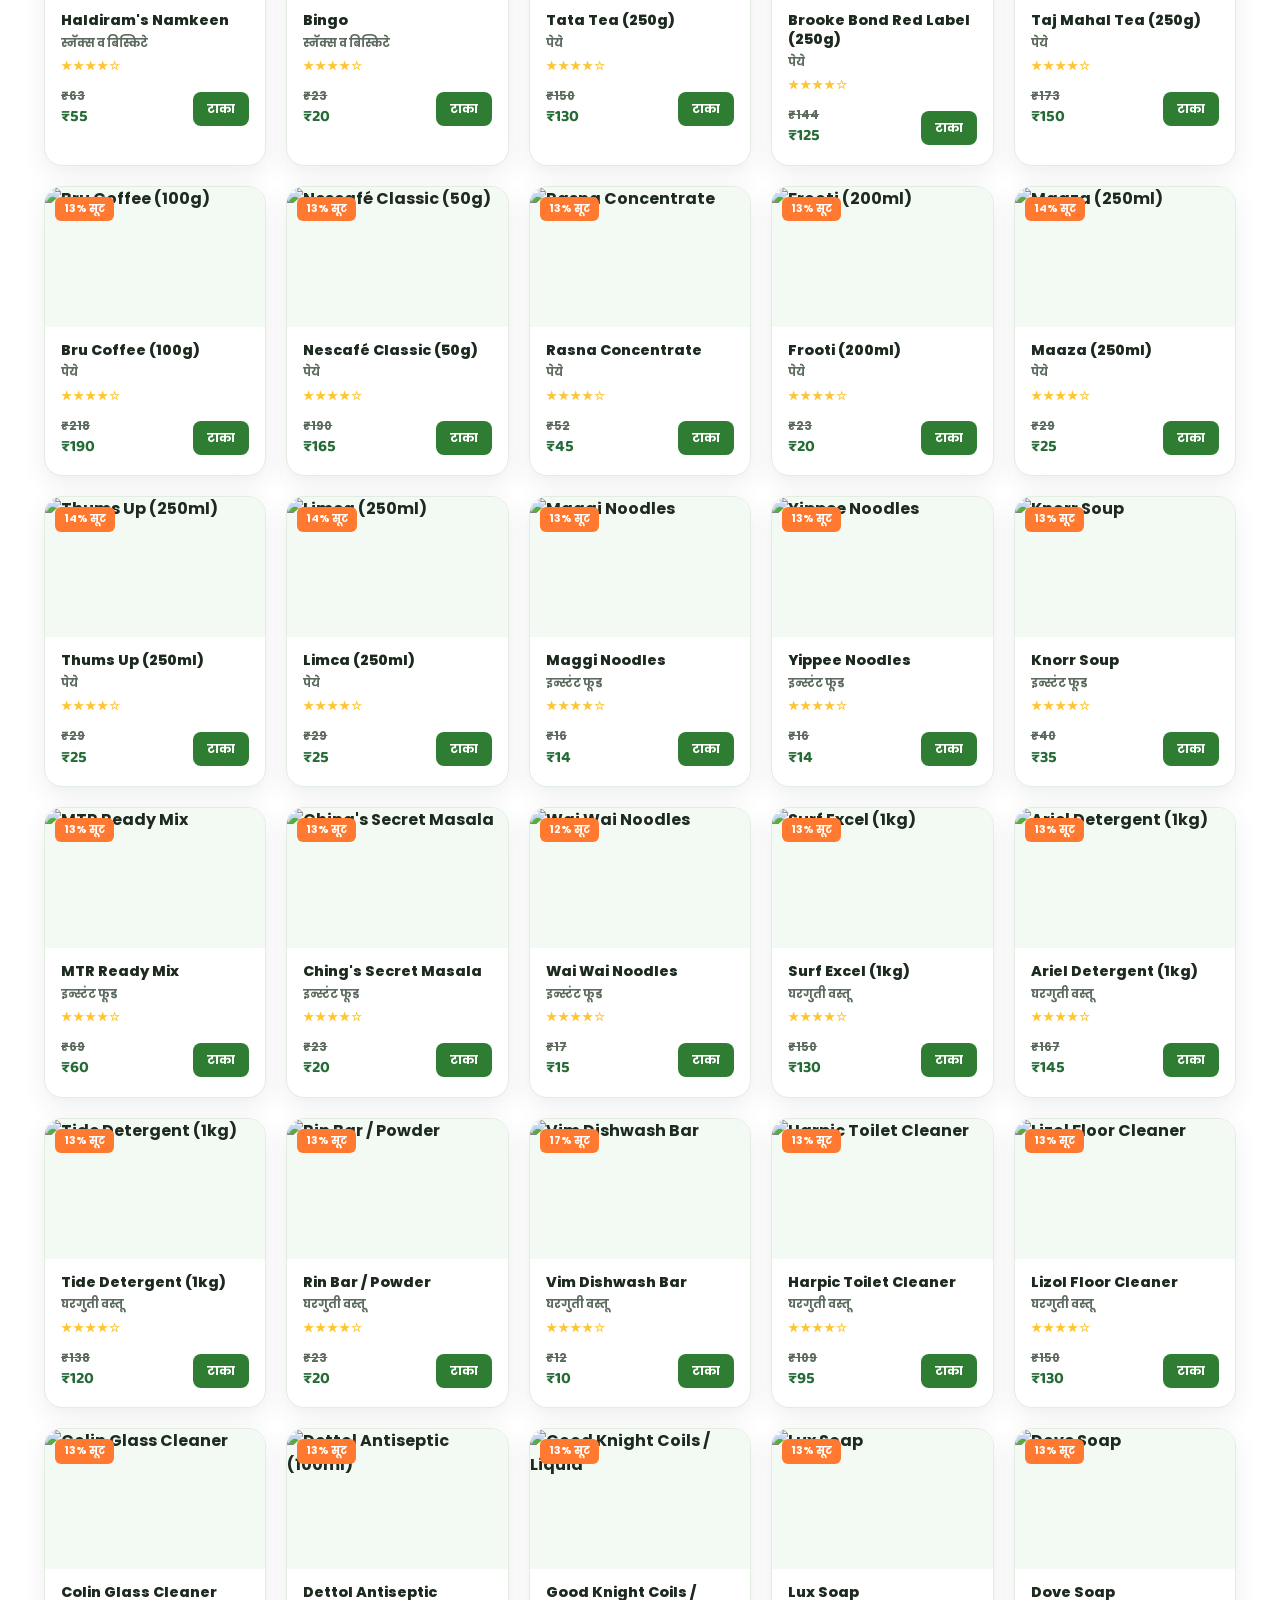
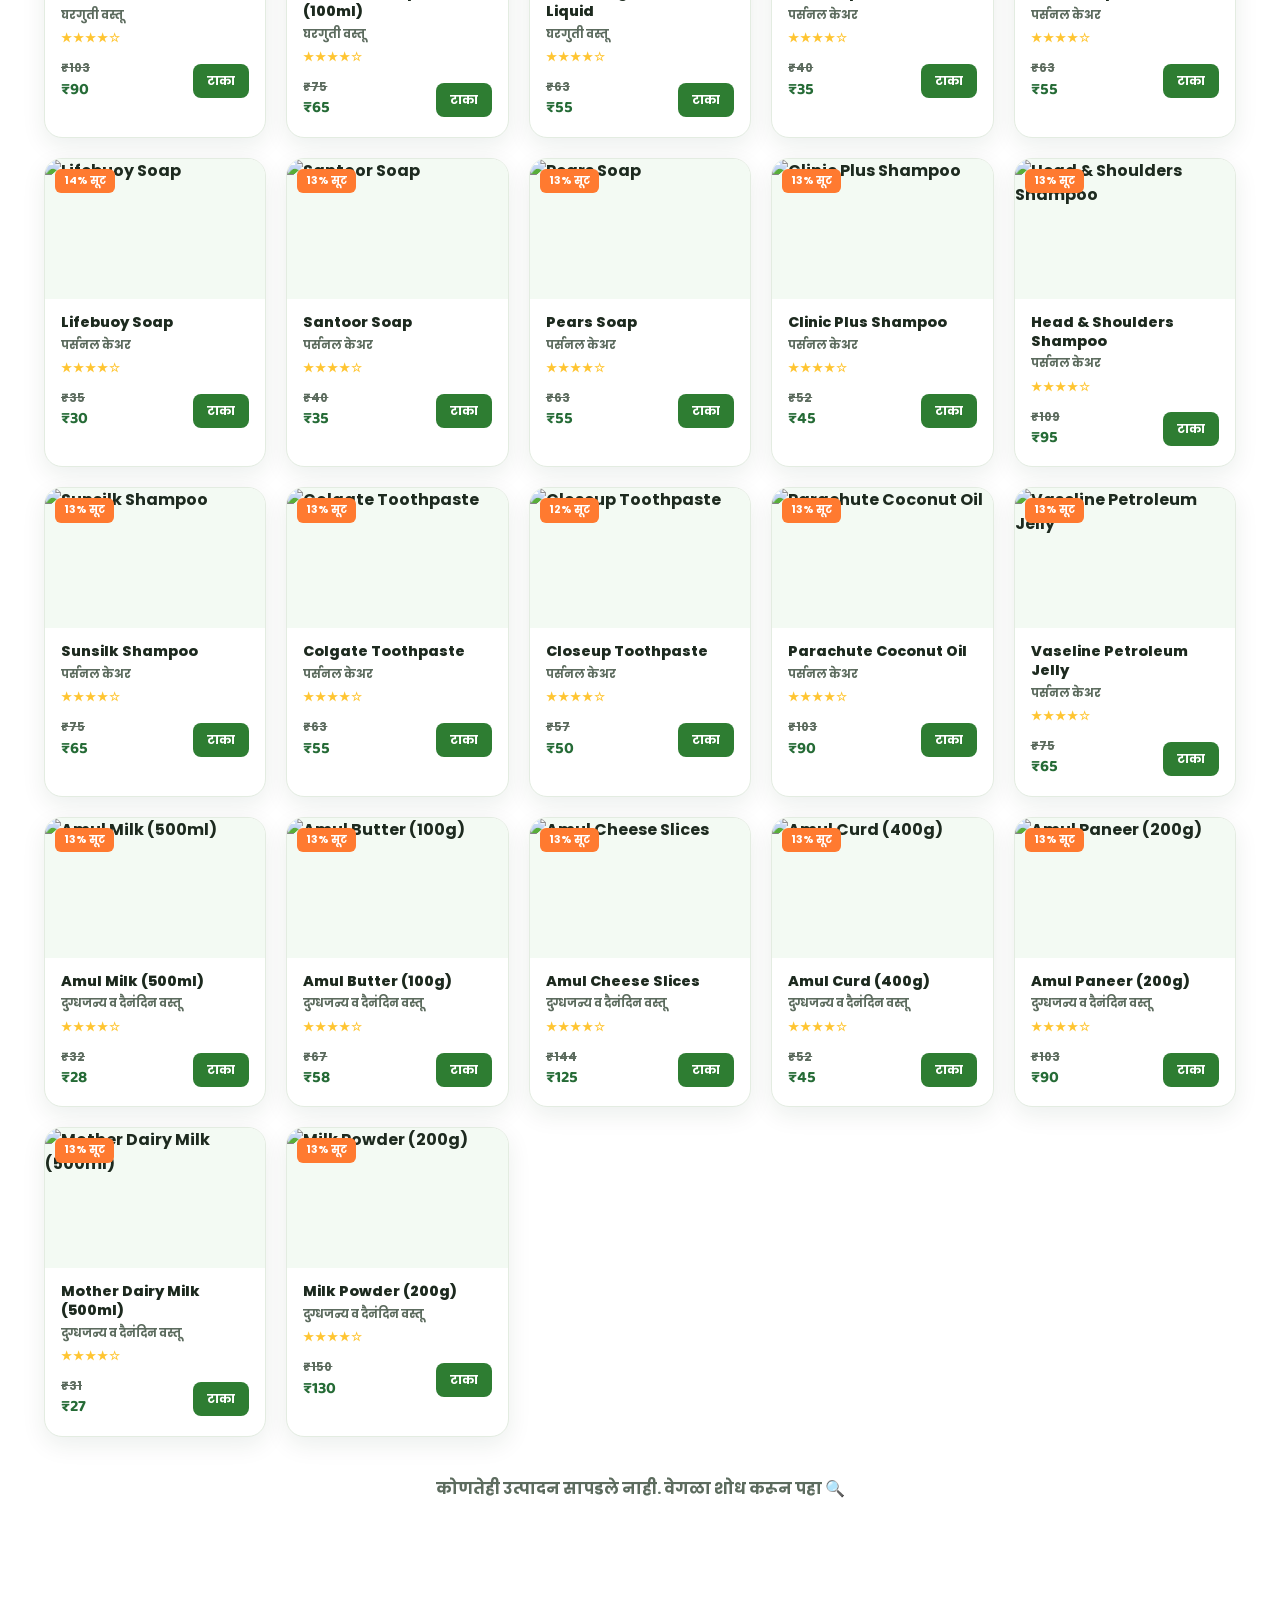
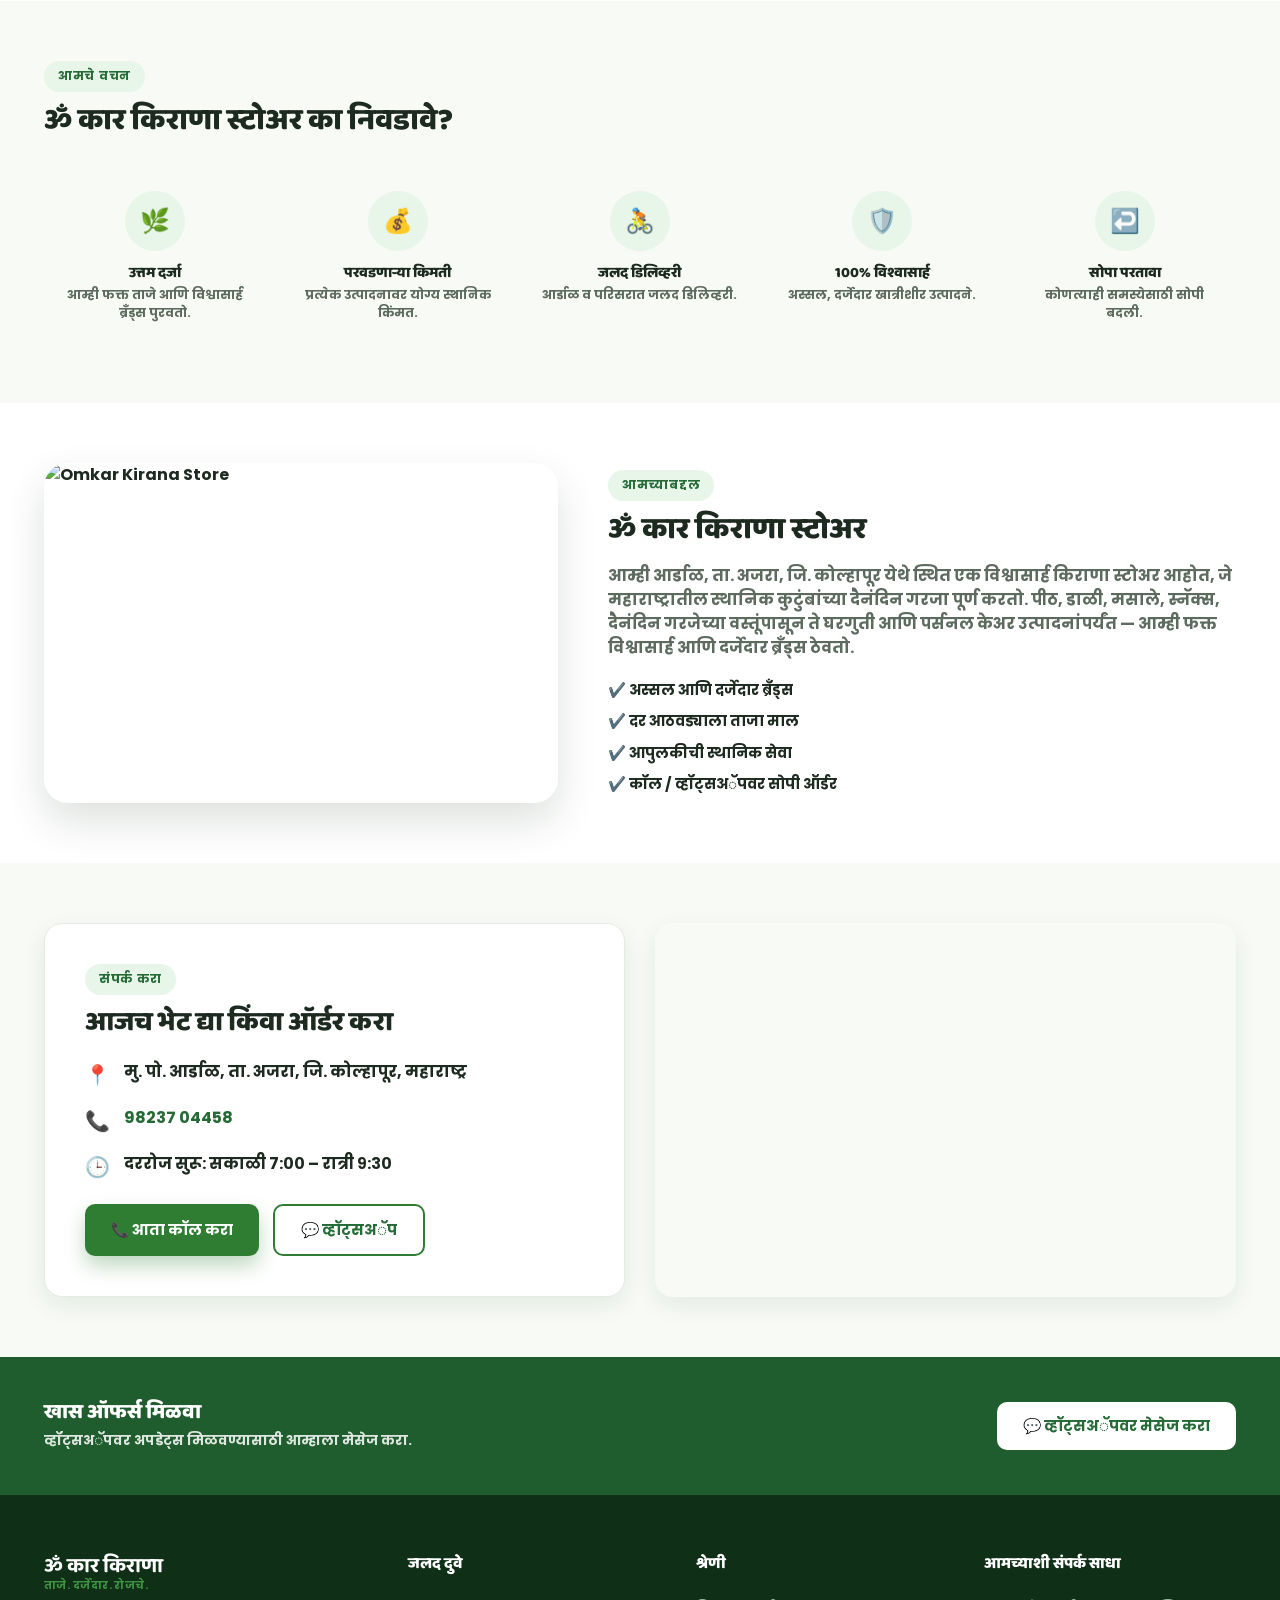
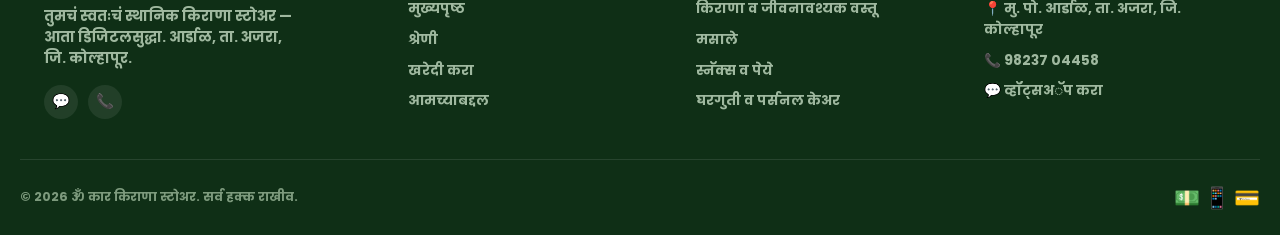
==== commit d9c96a12: "Rebrand store name to 'ॐ कार किराणा' with Om symbol Replace Marathi transliteration with the Om symb" ====
--- a/index.html
+++ b/index.html
@@ -4,7 +4,7 @@
 <meta charset="UTF-8">
 <meta name="viewport" content="width=device-width, initial-scale=1.0">
 <title>Omkar Kirana Store | Fresh Groceries, Better Living</title>
-<meta name="description" content="ओमकार किराणा स्टोअर, आर्डाळ, ता. अजरा, जि. कोल्हापूर - तुमच्या दैनंदिन गरजेच्या किराणा वस्तू, स्नॅक्स आणि घरगुती सामान एकाच ठिकाणी.">
+<meta name="description" content="ॐ कार किराणा स्टोअर, आर्डाळ, ता. अजरा, जि. कोल्हापूर - तुमच्या दैनंदिन गरजेच्या किराणा वस्तू, स्नॅक्स आणि घरगुती सामान एकाच ठिकाणी.">
 <link rel="preconnect" href="https://fonts.googleapis.com">
 <link href="https://fonts.googleapis.com/css2?family=Poppins:wght@400;500;600;700;800&family=Baloo+2:wght@500;600;700;800&family=Noto+Sans+Devanagari:wght@400;500;600;700&display=swap" rel="stylesheet">
 <link rel="stylesheet" href="style.css">
@@ -30,7 +30,7 @@
   <div class="container header-inner">
     <a href="#home" class="logo">
       <span class="logo-badge">🛒</span>
-      <span class="logo-text">Omkar Kirana<em>ताजे. दर्जेदार. रोजचे.</em></span>
+      <span class="logo-text">ॐ कार किराणा<em>ताजे. दर्जेदार. रोजचे.</em></span>
     </a>
 
     <div class="header-search">
@@ -82,7 +82,7 @@
     <div class="hero-text">
       <span class="eyebrow">ताजेपणाची खात्री</span>
       <h1>ताजा किराणा,<br><span class="highlight">चांगले जीवन</span></h1>
-      <p>ओमकार किराणा स्टोअर, आर्डाळ कडून सर्वात ताजे जीवनावश्यक पदार्थ, मसाले, स्नॅक्स आणि दैनंदिन वस्तू थेट तुमच्या दारात.</p>
+      <p>ॐ कार किराणा स्टोअर, आर्डाळ कडून सर्वात ताजे जीवनावश्यक पदार्थ, मसाले, स्नॅक्स आणि दैनंदिन वस्तू थेट तुमच्या दारात.</p>
       <div class="hero-actions">
         <a href="#products" class="btn btn-primary">आता खरेदी करा →</a>
         <a href="https://wa.me/919823704458" target="_blank" rel="noopener" class="btn btn-outline">व्हॉट्सअॅपवर ऑर्डर करा</a>
@@ -168,7 +168,7 @@
     <div class="section-head">
       <div>
         <span class="eyebrow">आमचे वचन</span>
-        <h2>ओमकार किराणा स्टोअर का निवडावे?</h2>
+        <h2>ॐ कार किराणा स्टोअर का निवडावे?</h2>
       </div>
     </div>
     <div class="why-grid">
@@ -189,7 +189,7 @@
     </div>
     <div class="about-text">
       <span class="eyebrow">आमच्याबद्दल</span>
-      <h2>ओमकार किराणा स्टोअर</h2>
+      <h2>ॐ कार किराणा स्टोअर</h2>
       <p>आम्ही आर्डाळ, ता. अजरा, जि. कोल्हापूर येथे स्थित एक विश्वासार्ह किराणा स्टोअर आहोत, जे महाराष्ट्रातील स्थानिक कुटुंबांच्या दैनंदिन गरजा पूर्ण करतो. पीठ, डाळी, मसाले, स्नॅक्स, दैनंदिन गरजेच्या वस्तूंपासून ते घरगुती आणि पर्सनल केअर उत्पादनांपर्यंत — आम्ही फक्त विश्वासार्ह आणि दर्जेदार ब्रँड्स ठेवतो.</p>
       <ul class="about-list">
         <li>✔️ अस्सल आणि दर्जेदार ब्रँड्स</li>
@@ -245,7 +245,7 @@
 <footer class="footer">
   <div class="container footer-inner">
     <div class="footer-brand">
-      <span class="logo-text">Omkar Kirana<em>ताजे. दर्जेदार. रोजचे.</em></span>
+      <span class="logo-text">ॐ कार किराणा<em>ताजे. दर्जेदार. रोजचे.</em></span>
       <p>तुमचं स्वतःचं स्थानिक किराणा स्टोअर — आता डिजिटलसुद्धा. आर्डाळ, ता. अजरा, जि. कोल्हापूर.</p>
       <div class="footer-social">
         <a href="https://wa.me/919823704458" target="_blank" rel="noopener">💬</a>
@@ -274,7 +274,7 @@
     </div>
   </div>
   <div class="container footer-bottom">
-    <p>© <span id="year"></span> ओमकार किराणा स्टोअर. सर्व हक्क राखीव.</p>
+    <p>© <span id="year"></span> ॐ कार किराणा स्टोअर. सर्व हक्क राखीव.</p>
     <div class="footer-pay">💵 📱 💳</div>
   </div>
 </footer>
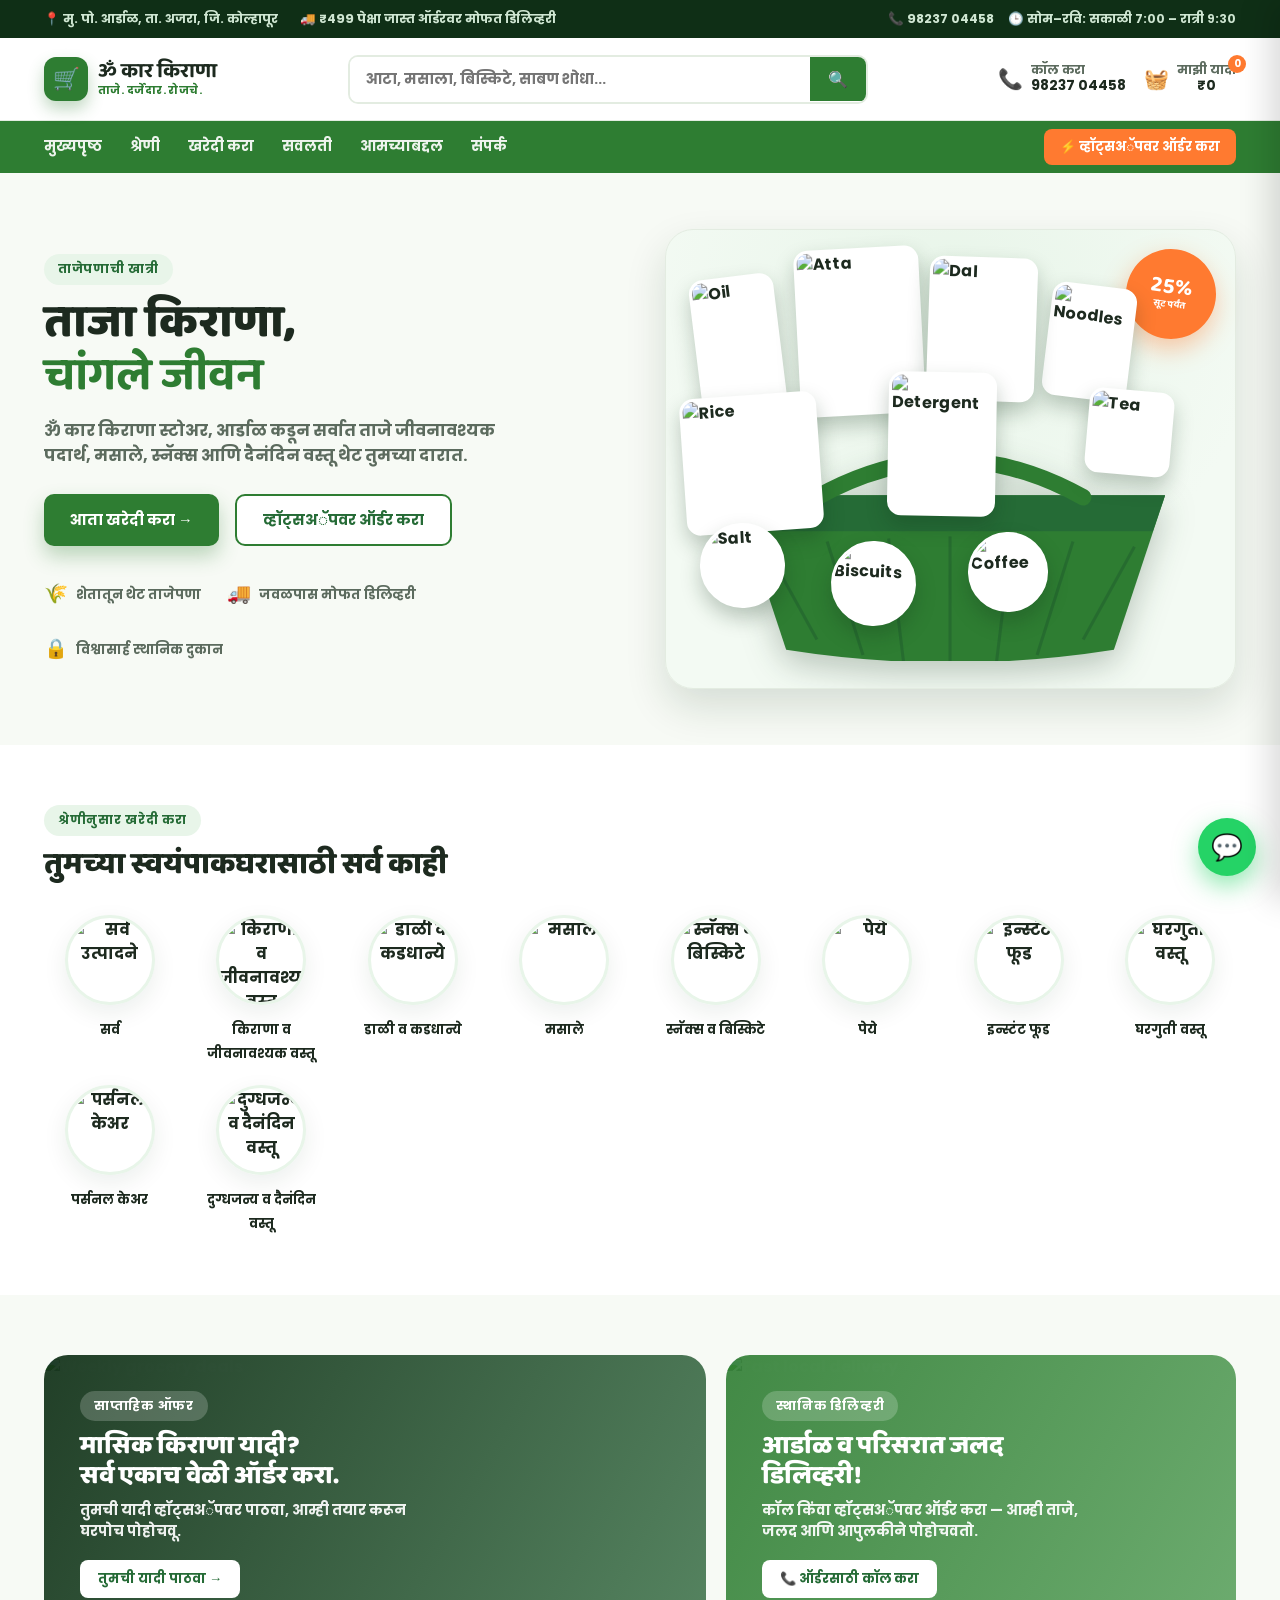
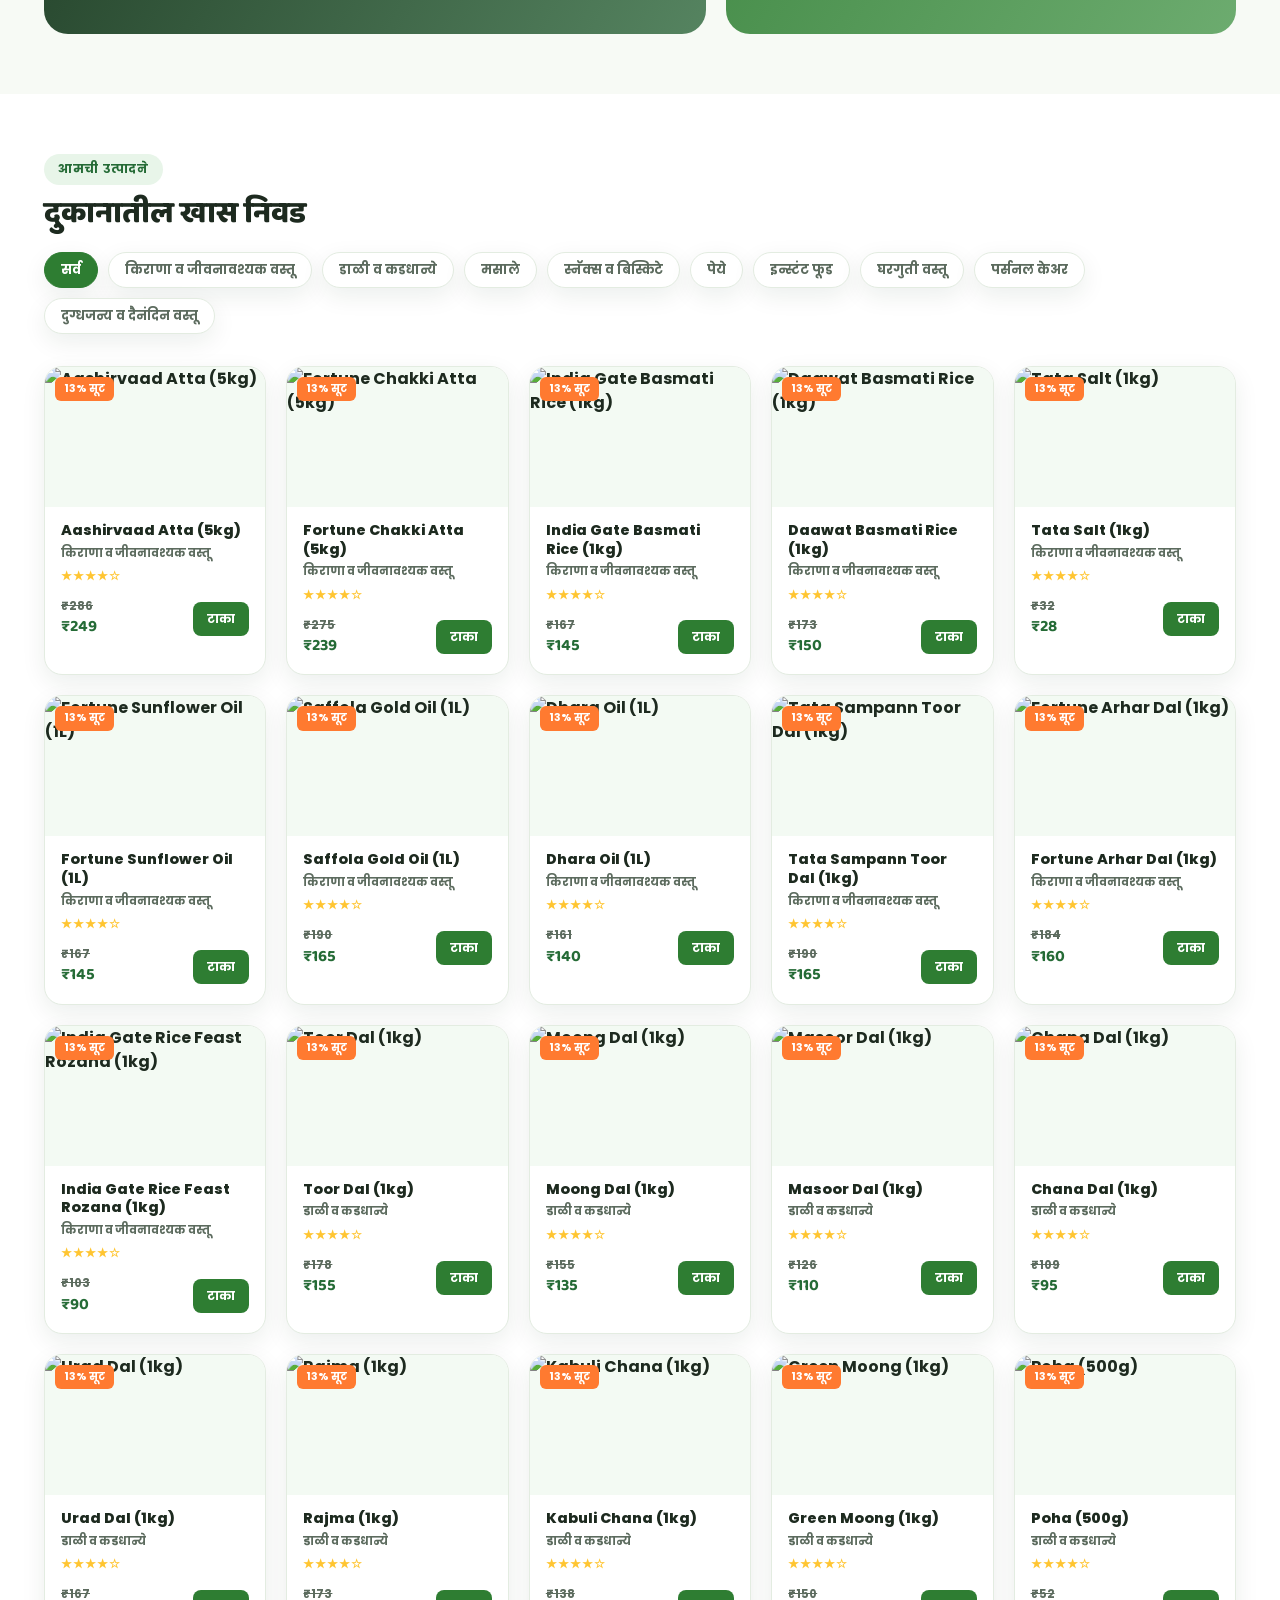
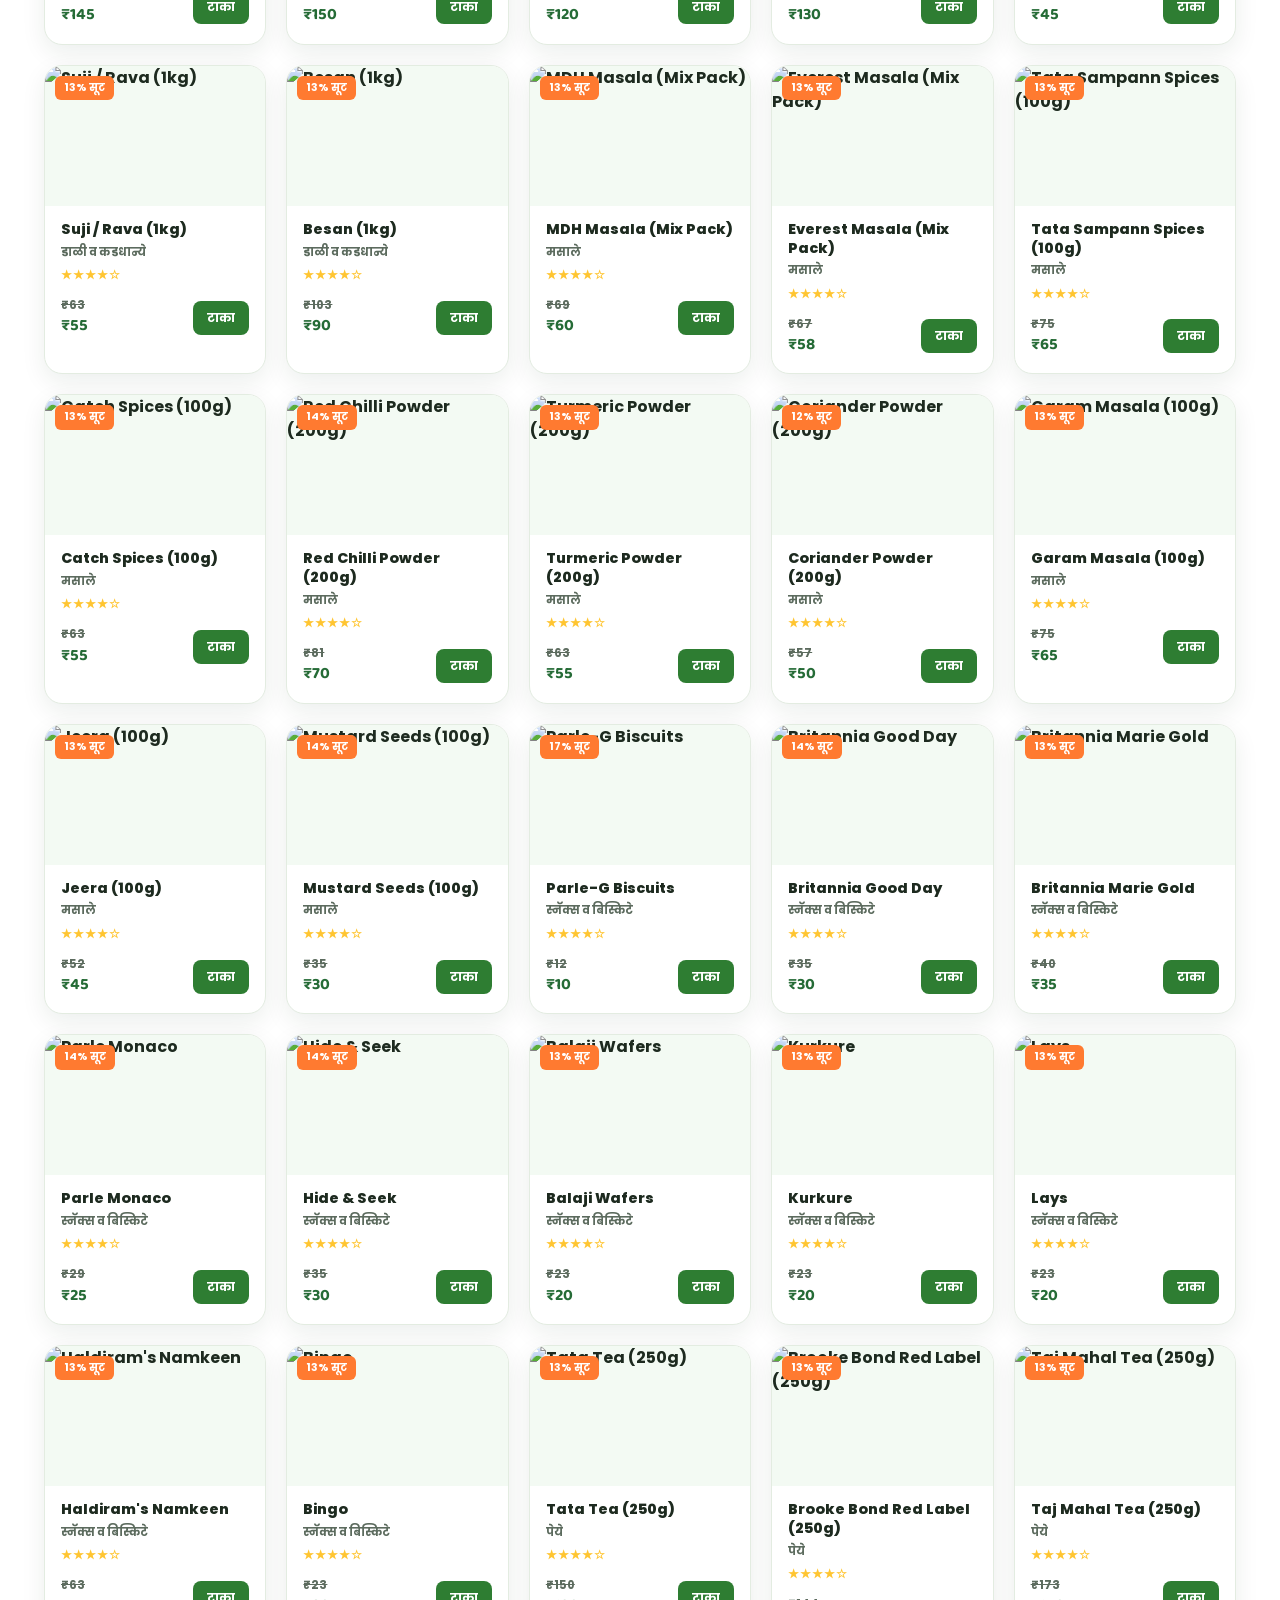
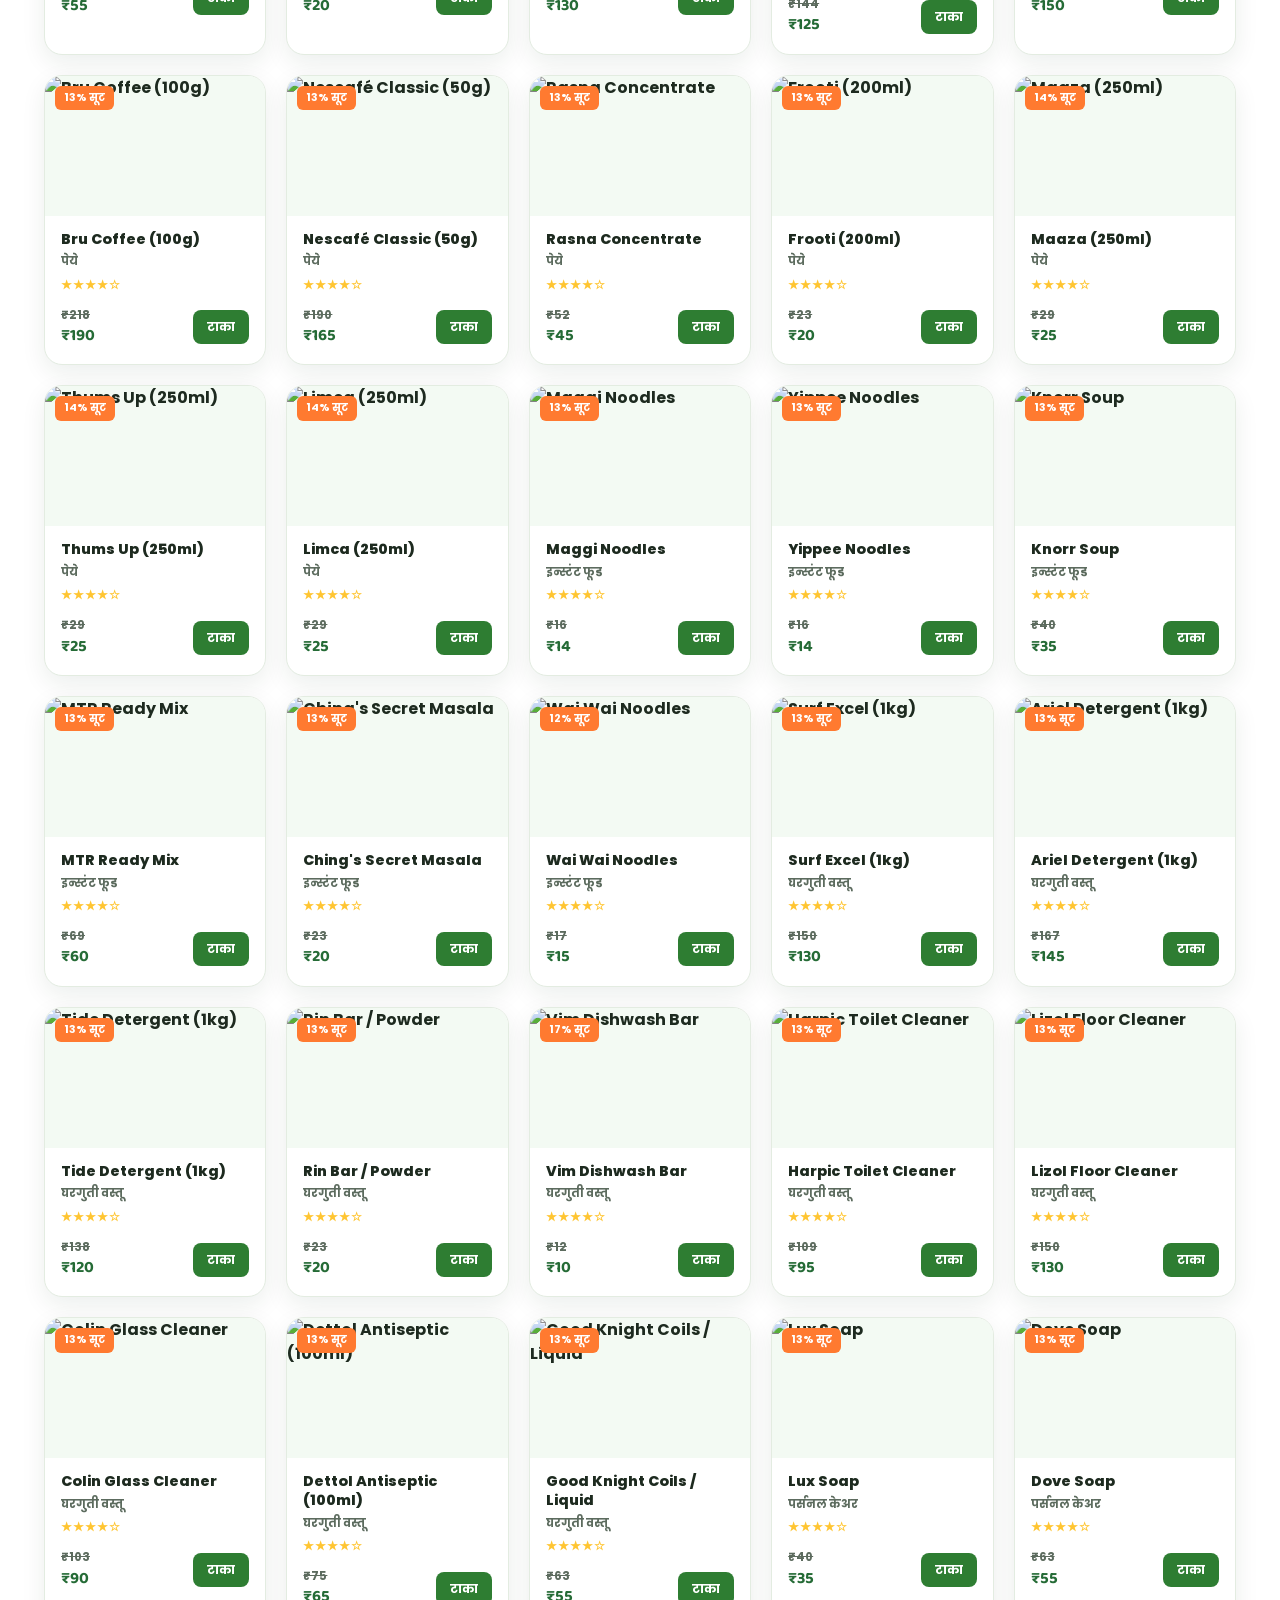
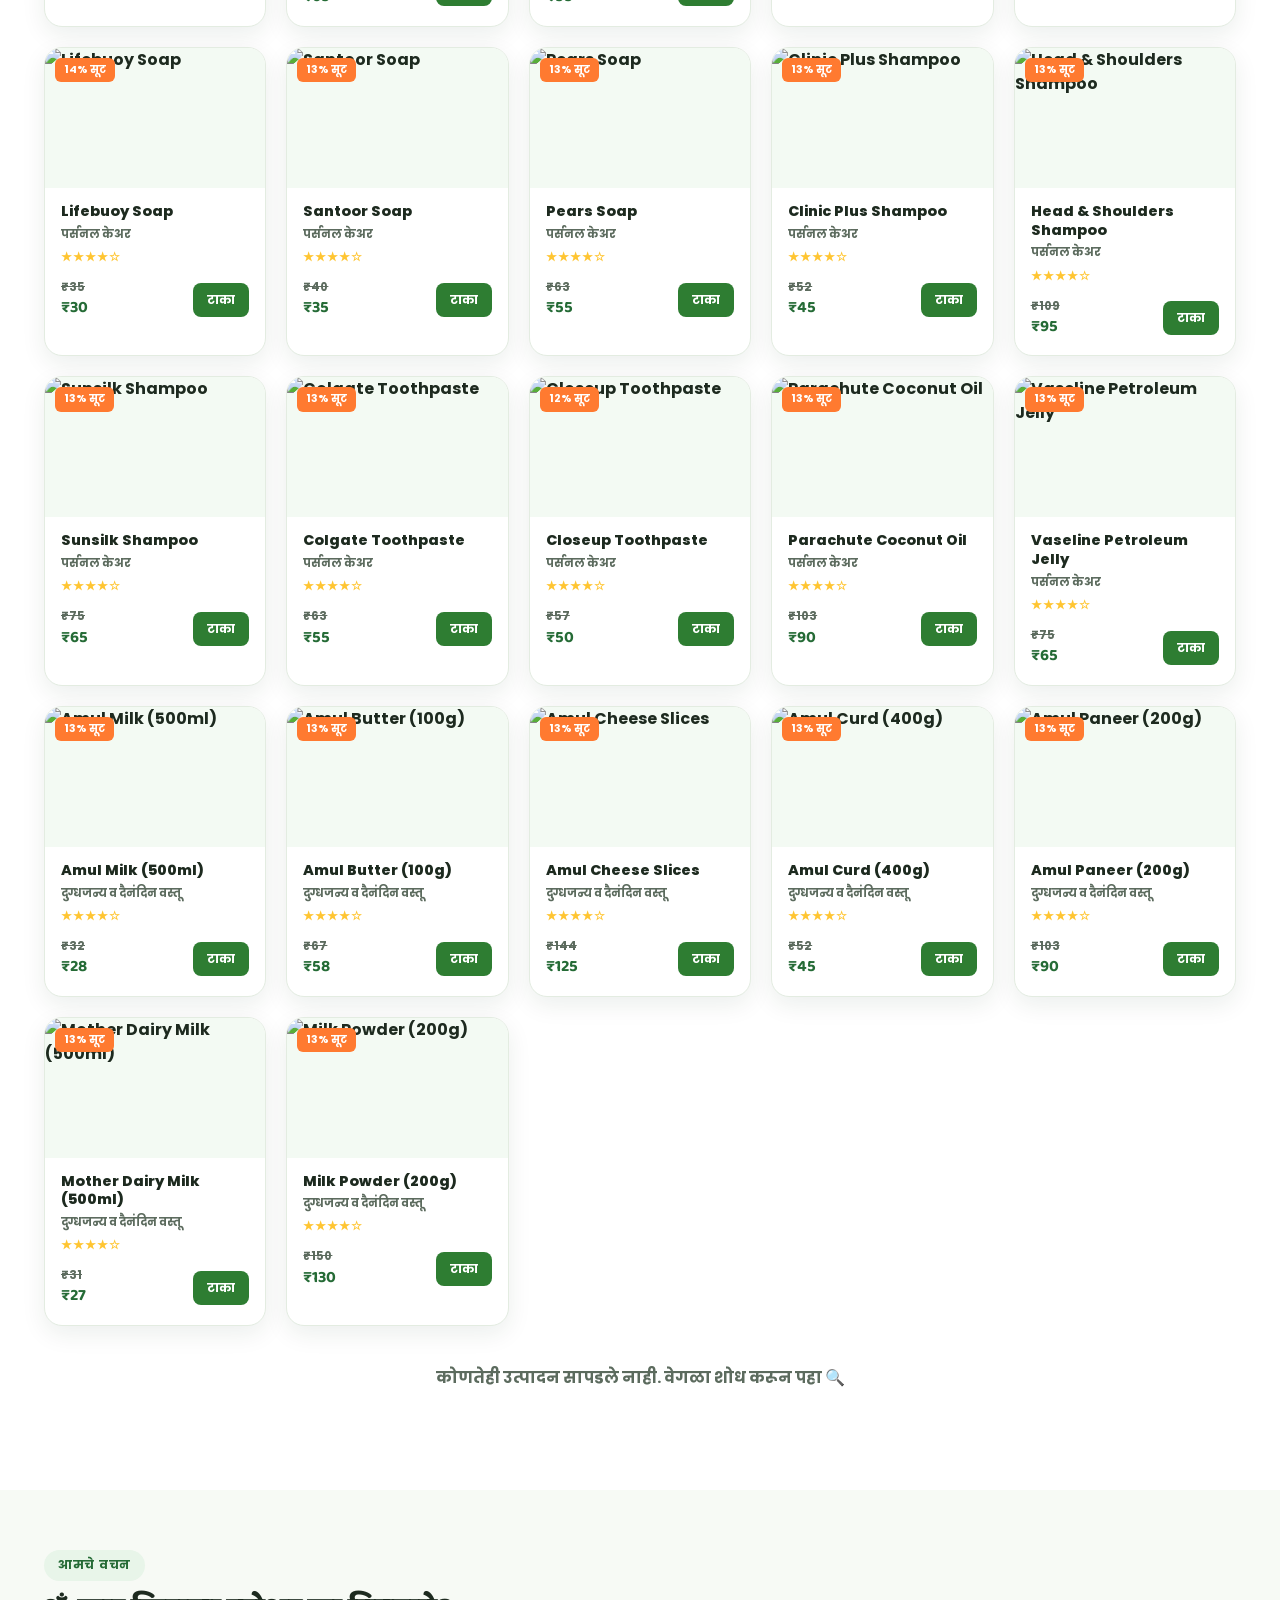
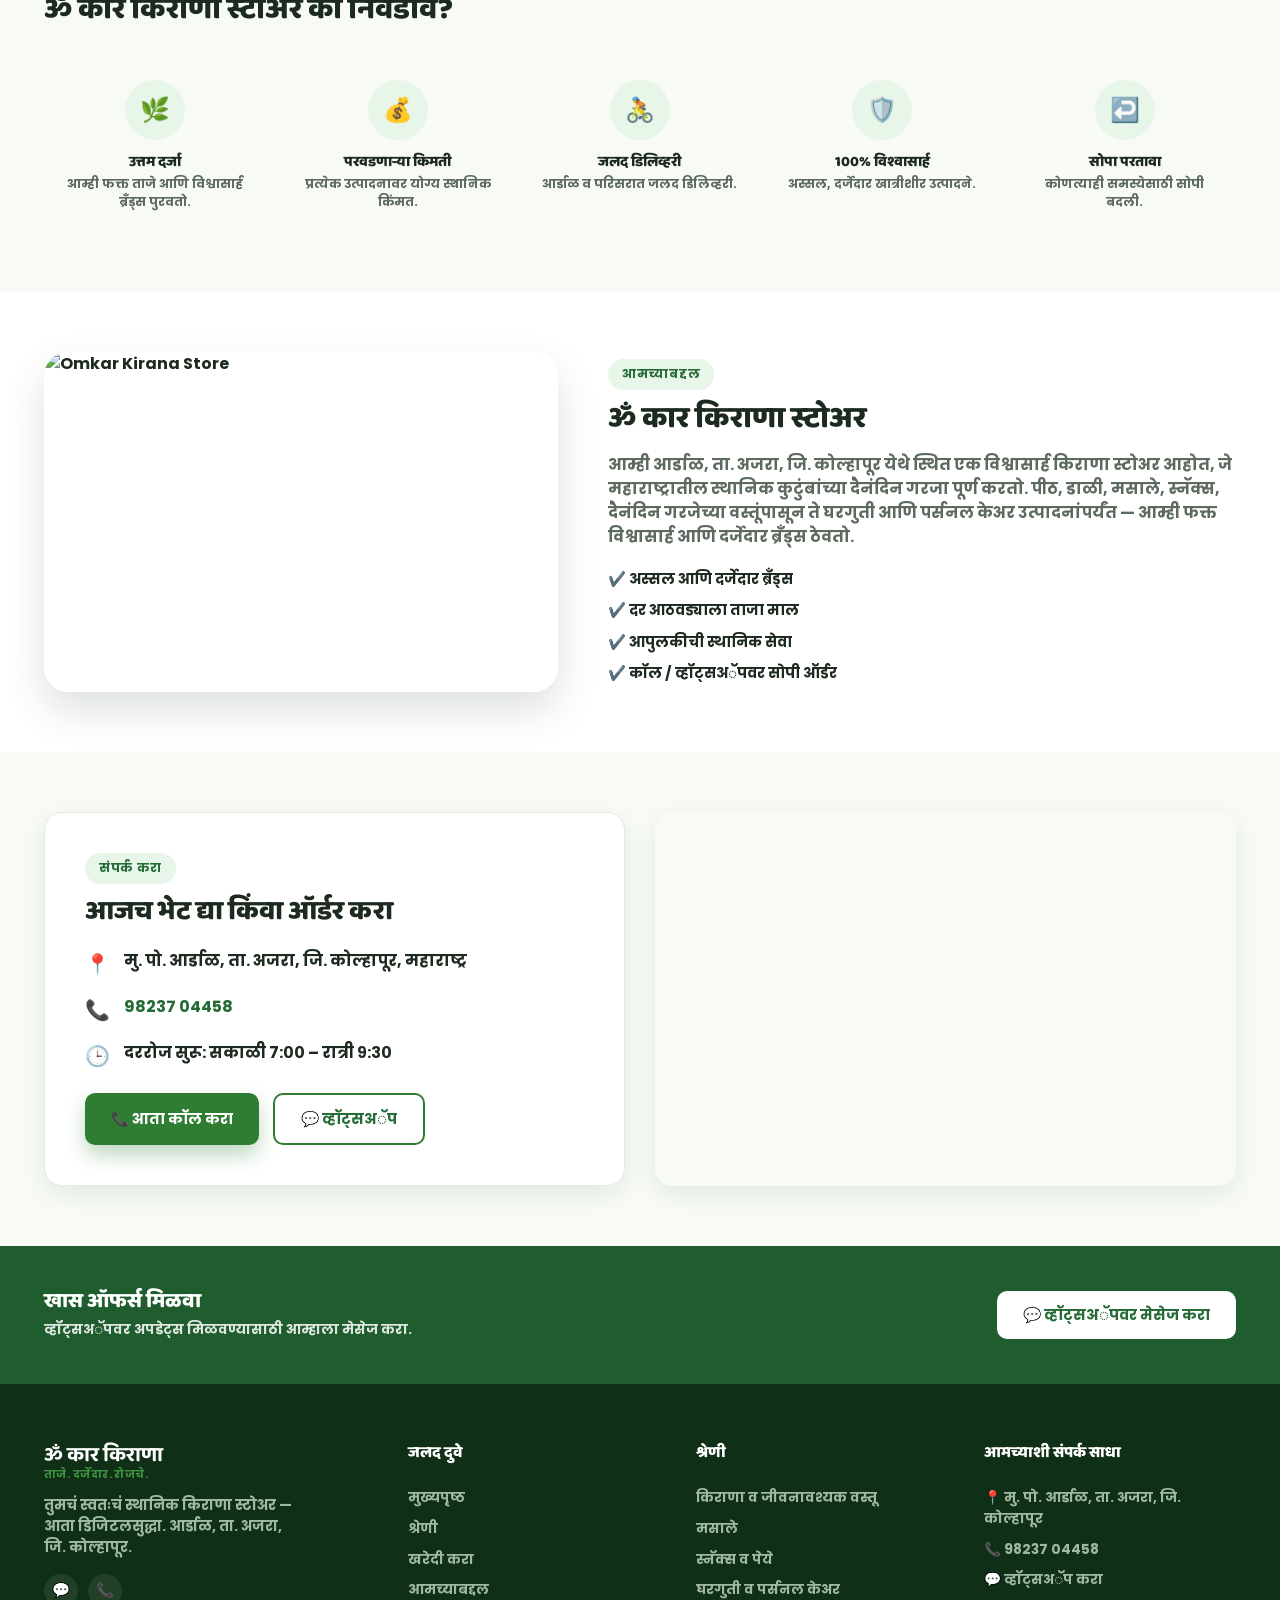
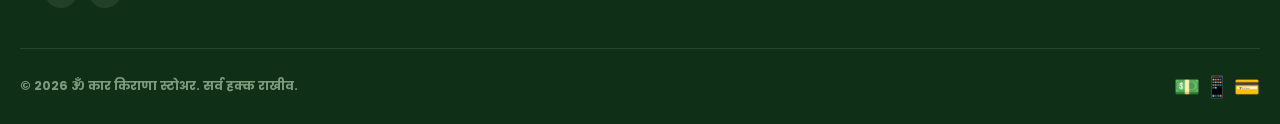
==== commit 83a7f8d1: "Redesign hero as an overlapping basket composition Replace uniform grid with a basket-shaped SVG bac" ====
--- a/index.html
+++ b/index.html
@@ -94,16 +94,31 @@
       </div>
     </div>
     <div class="hero-visual">
-      <div class="hero-basket">
-        <img src="" data-img="atta" alt="Atta">
-        <img src="" data-img="rice" alt="Rice">
-        <img src="" data-img="oil" alt="Oil">
-        <img src="" data-img="toor_dal" alt="Dal">
-        <img src="" data-img="noodles" alt="Noodles">
-        <img src="" data-img="detergent" alt="Detergent">
-        <img src="" data-img="tea" alt="Tea">
-        <img src="" data-img="salt" alt="Salt">
-        <img src="" data-img="biscuit" alt="Biscuits">
+      <div class="basket-scene">
+        <svg class="basket-shape" viewBox="0 0 500 200" preserveAspectRatio="none" aria-hidden="true">
+          <path d="M40,40 L460,40 L410,190 Q250,215 90,190 Z" fill="#2E7D32"/>
+          <path d="M40,40 L460,40 L448,75 L52,75 Z" fill="#256B36"/>
+          <line x1="70" y1="90" x2="120" y2="180" stroke="#1F5C2E" stroke-width="3" opacity="0.5"/>
+          <line x1="130" y1="85" x2="165" y2="195" stroke="#1F5C2E" stroke-width="3" opacity="0.5"/>
+          <line x1="190" y1="82" x2="205" y2="205" stroke="#1F5C2E" stroke-width="3" opacity="0.5"/>
+          <line x1="250" y1="80" x2="250" y2="208" stroke="#1F5C2E" stroke-width="3" opacity="0.5"/>
+          <line x1="310" y1="82" x2="295" y2="205" stroke="#1F5C2E" stroke-width="3" opacity="0.5"/>
+          <line x1="370" y1="85" x2="335" y2="195" stroke="#1F5C2E" stroke-width="3" opacity="0.5"/>
+          <line x1="430" y1="90" x2="380" y2="180" stroke="#1F5C2E" stroke-width="3" opacity="0.5"/>
+          <path d="M120,42 Q250,-30 380,42" fill="none" stroke="#2E7D32" stroke-width="16" stroke-linecap="round"/>
+        </svg>
+        <div class="basket-items">
+          <img class="item item-oil" data-img="oil" alt="Oil">
+          <img class="item item-atta" data-img="atta" alt="Atta">
+          <img class="item item-dal" data-img="toor_dal" alt="Dal">
+          <img class="item item-noodles" data-img="noodles" alt="Noodles">
+          <img class="item item-rice" data-img="rice" alt="Rice">
+          <img class="item item-detergent" data-img="detergent" alt="Detergent">
+          <img class="item item-tea" data-img="tea" alt="Tea">
+          <img class="item item-salt" data-img="salt" alt="Salt">
+          <img class="item item-biscuit" data-img="biscuit" alt="Biscuits">
+          <img class="item item-coffee" data-img="coffee" alt="Coffee">
+        </div>
       </div>
       <div class="hero-badge"><span>25%</span><small>सूट पर्यंत</small></div>
     </div>
--- a/style.css
+++ b/style.css
@@ -167,17 +167,27 @@
 .hero-img-main{
   width:100%; height:400px; object-fit:cover; border-radius:28px; box-shadow:var(--shadow-lg);
 }
-.hero-basket{
-  width:100%; min-height:400px; border-radius:28px; box-shadow:var(--shadow-lg);
-  background:radial-gradient(circle at 30% 20%, var(--green-100), var(--green-50) 70%);
-  display:grid; grid-template-columns:repeat(3,1fr); gap:14px; padding:24px;
-  border:1px solid var(--border);
-}
-.hero-basket img{
-  width:100%; height:100%; aspect-ratio:1/1; object-fit:cover; border-radius:16px;
-  box-shadow:0 8px 18px rgba(15,47,22,0.18); border:3px solid #fff; transition:transform .2s;
-}
-.hero-basket img:hover{transform:translateY(-4px) scale(1.03);}
+.basket-scene{
+  position:relative; width:100%; height:460px; border-radius:28px; box-shadow:var(--shadow-lg);
+  background:radial-gradient(circle at 50% 15%, var(--green-100), var(--green-50) 65%);
+  border:1px solid var(--border); overflow:hidden;
+}
+.basket-shape{position:absolute; left:5%; bottom:6%; width:90%; height:45%; z-index:1; filter:drop-shadow(0 12px 16px rgba(15,47,22,0.25));}
+.basket-items{position:absolute; inset:0; z-index:2;}
+.item{
+  position:absolute; object-fit:cover; border-radius:14px;
+  box-shadow:0 10px 20px rgba(15,47,22,0.25); border:3px solid #fff; background:#fff;
+}
+.item-oil{width:15%; aspect-ratio:2/5; left:6%; top:10%; transform:rotate(-7deg); z-index:3;}
+.item-atta{width:22%; aspect-ratio:3/4; left:23%; top:4%; transform:rotate(-3deg); z-index:4;}
+.item-dal{width:19%; aspect-ratio:3/4; left:46%; top:6%; transform:rotate(2deg); z-index:4;}
+.item-noodles{width:15%; aspect-ratio:3/4; left:67%; top:12%; transform:rotate(7deg); z-index:3;}
+.item-rice{width:24%; aspect-ratio:1/1; left:3%; top:36%; transform:rotate(-4deg); z-index:5;}
+.item-detergent{width:19%; aspect-ratio:3/4; left:39%; top:31%; transform:rotate(1deg); z-index:6;}
+.item-tea{width:15%; aspect-ratio:1/1; left:74%; top:35%; transform:rotate(5deg); z-index:5;}
+.item-salt{width:15%; aspect-ratio:1/1; left:6%; top:64%; transform:rotate(-3deg); border-radius:50%; z-index:7;}
+.item-biscuit{width:15%; aspect-ratio:1/1; left:29%; top:68%; transform:rotate(2deg); border-radius:50%; z-index:7;}
+.item-coffee{width:14%; aspect-ratio:1/1; left:53%; top:66%; transform:rotate(-2deg); border-radius:50%; z-index:7;}
 .hero-badge{
   position:absolute; top:20px; right:20px; width:90px; height:90px; border-radius:50%;
   background:var(--orange); color:#fff; display:flex; flex-direction:column; align-items:center; justify-content:center;
@@ -380,7 +390,7 @@
   .hero-inner{grid-template-columns:1fr;}
   .hero-visual{order:-1;}
   .hero-img-main{height:280px;}
-  .hero-basket{min-height:280px; gap:8px; padding:14px;}
+  .basket-scene{height:320px;}
   .about-inner{grid-template-columns:1fr; text-align:center;}
   .about-list{justify-items:center;}
   .contact-inner{grid-template-columns:1fr;}
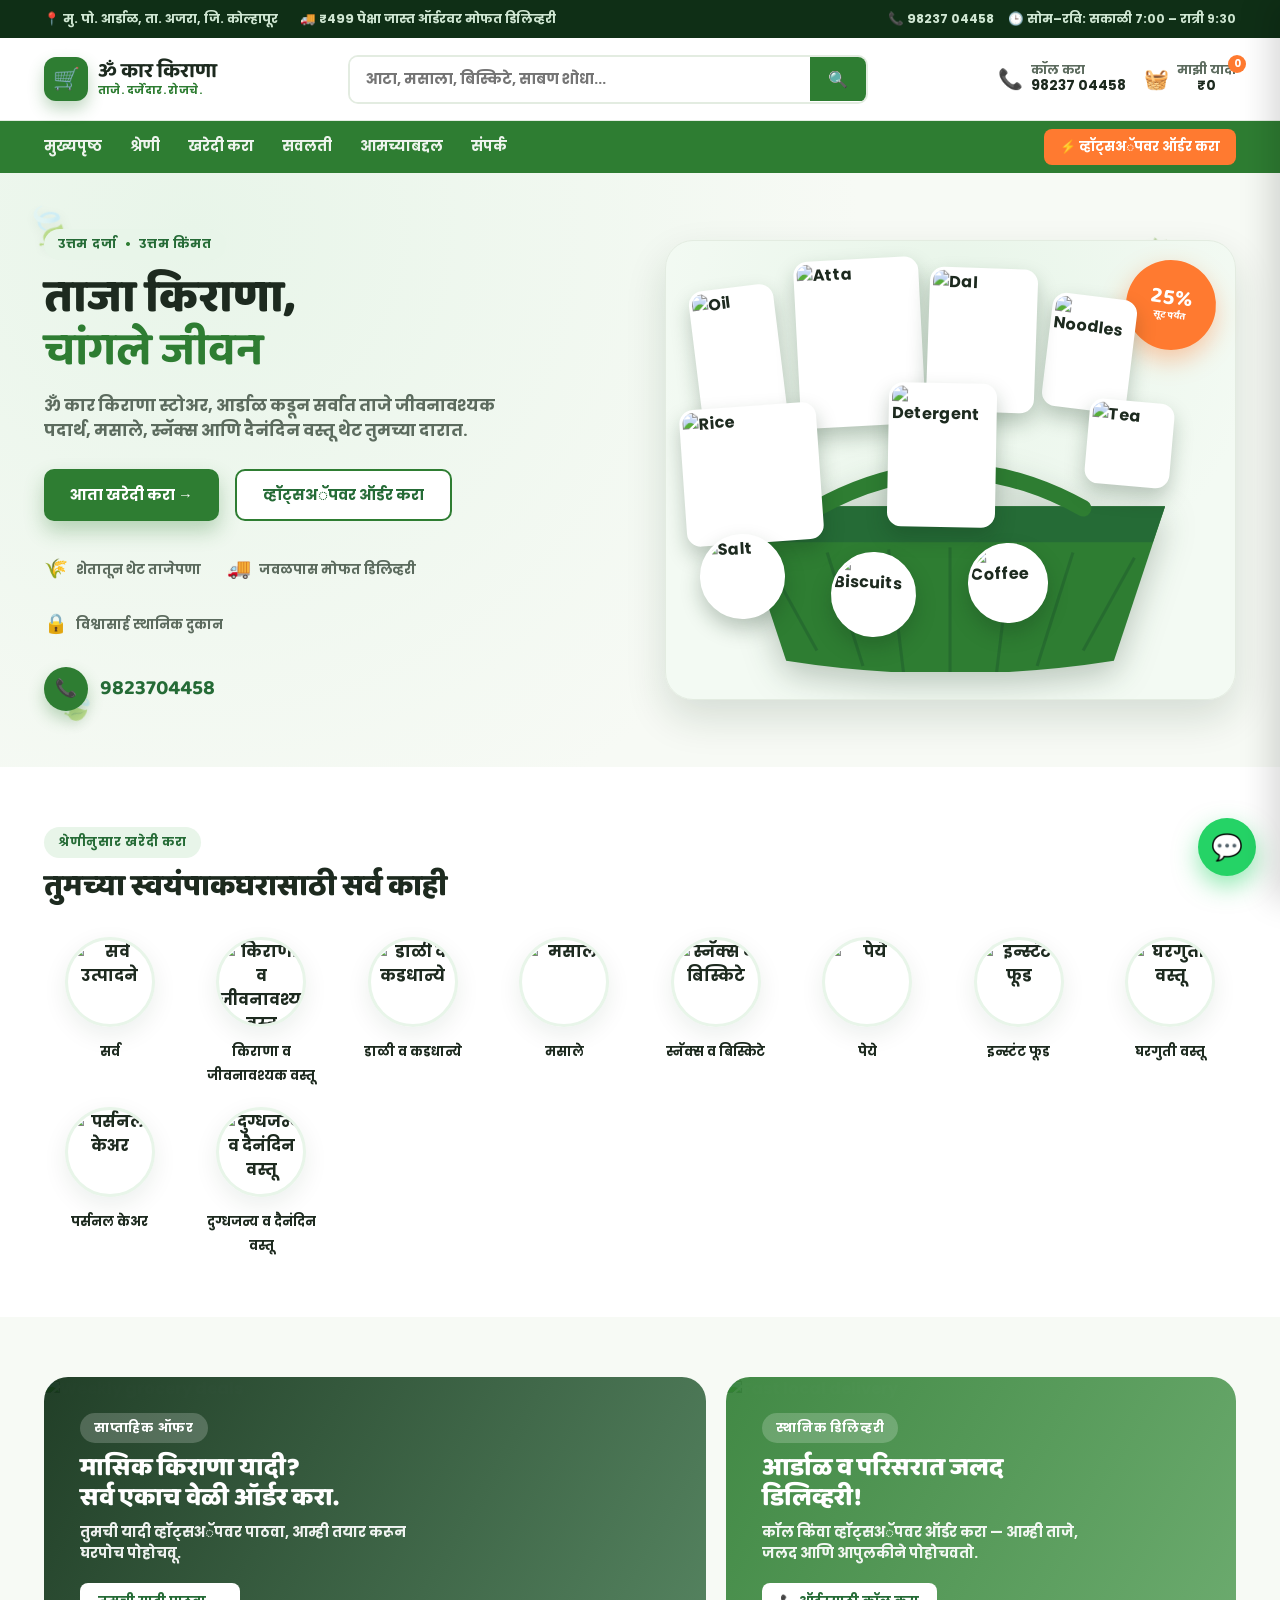
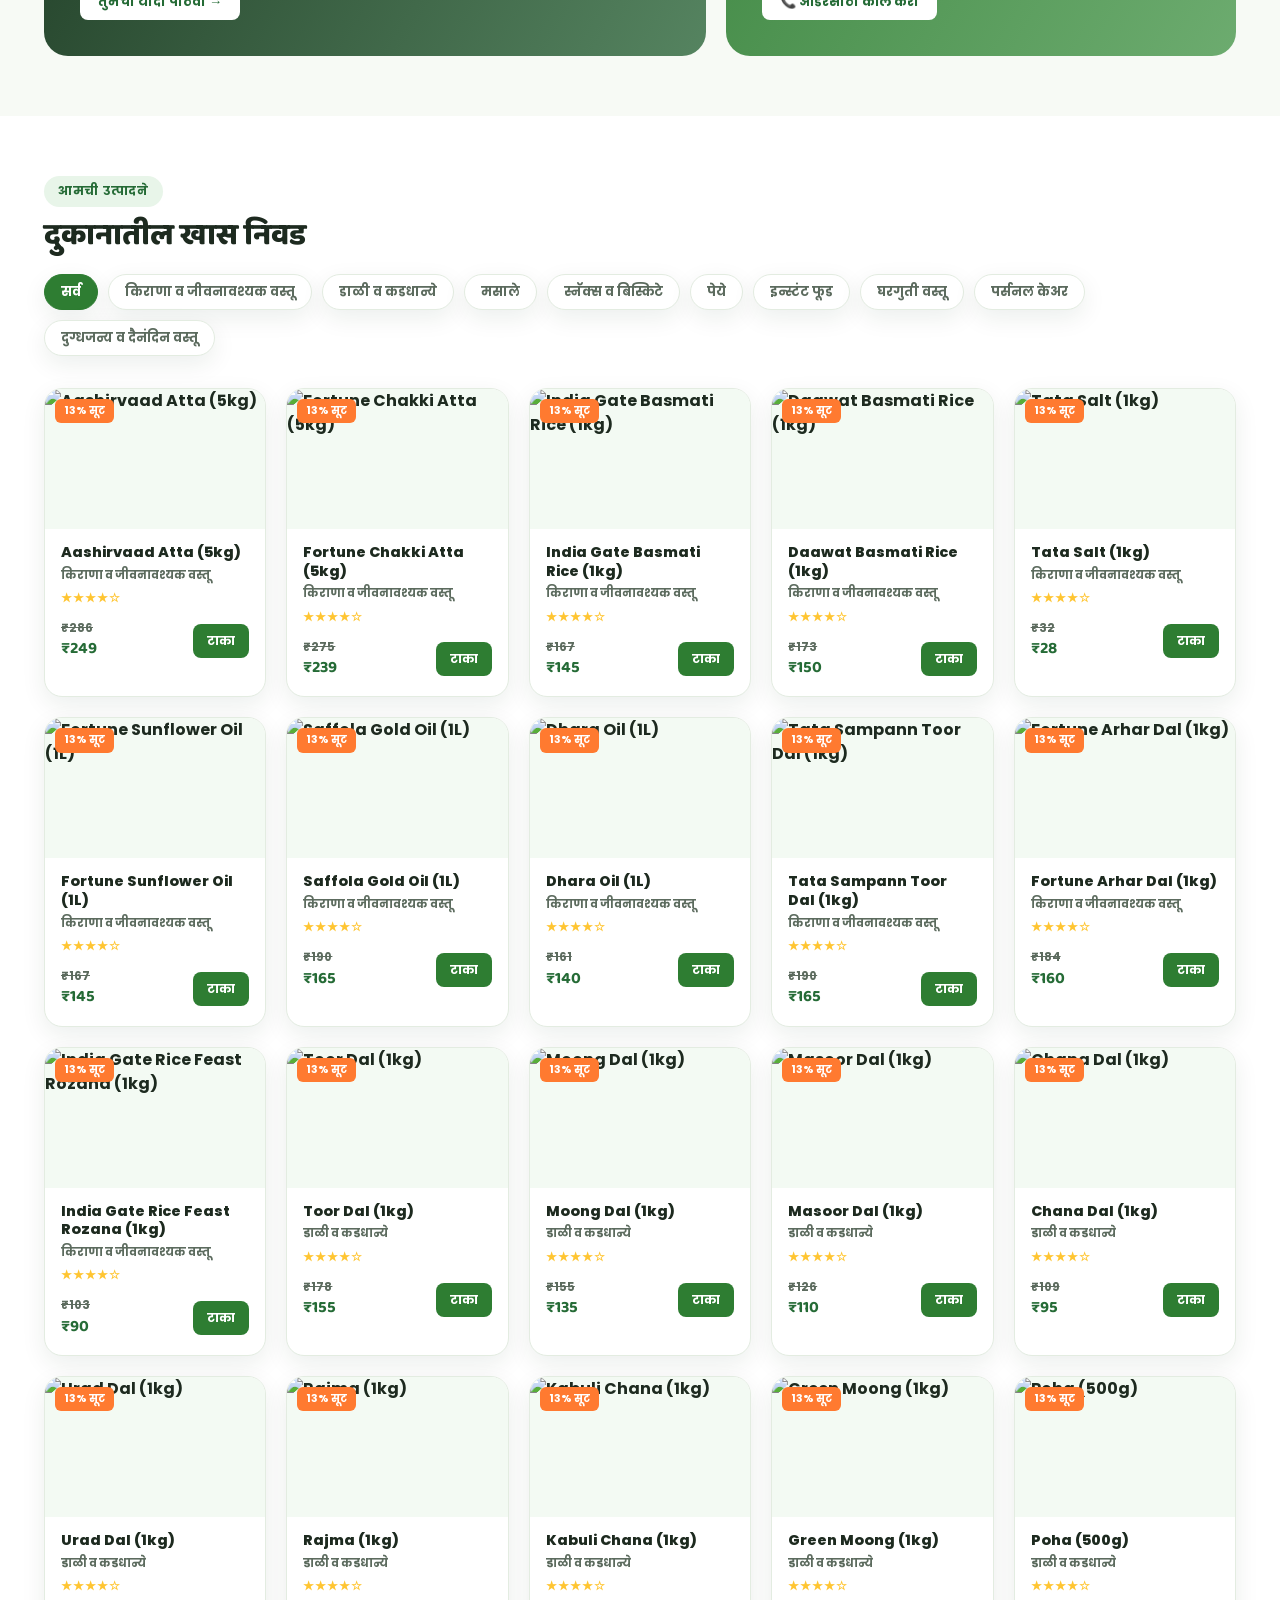
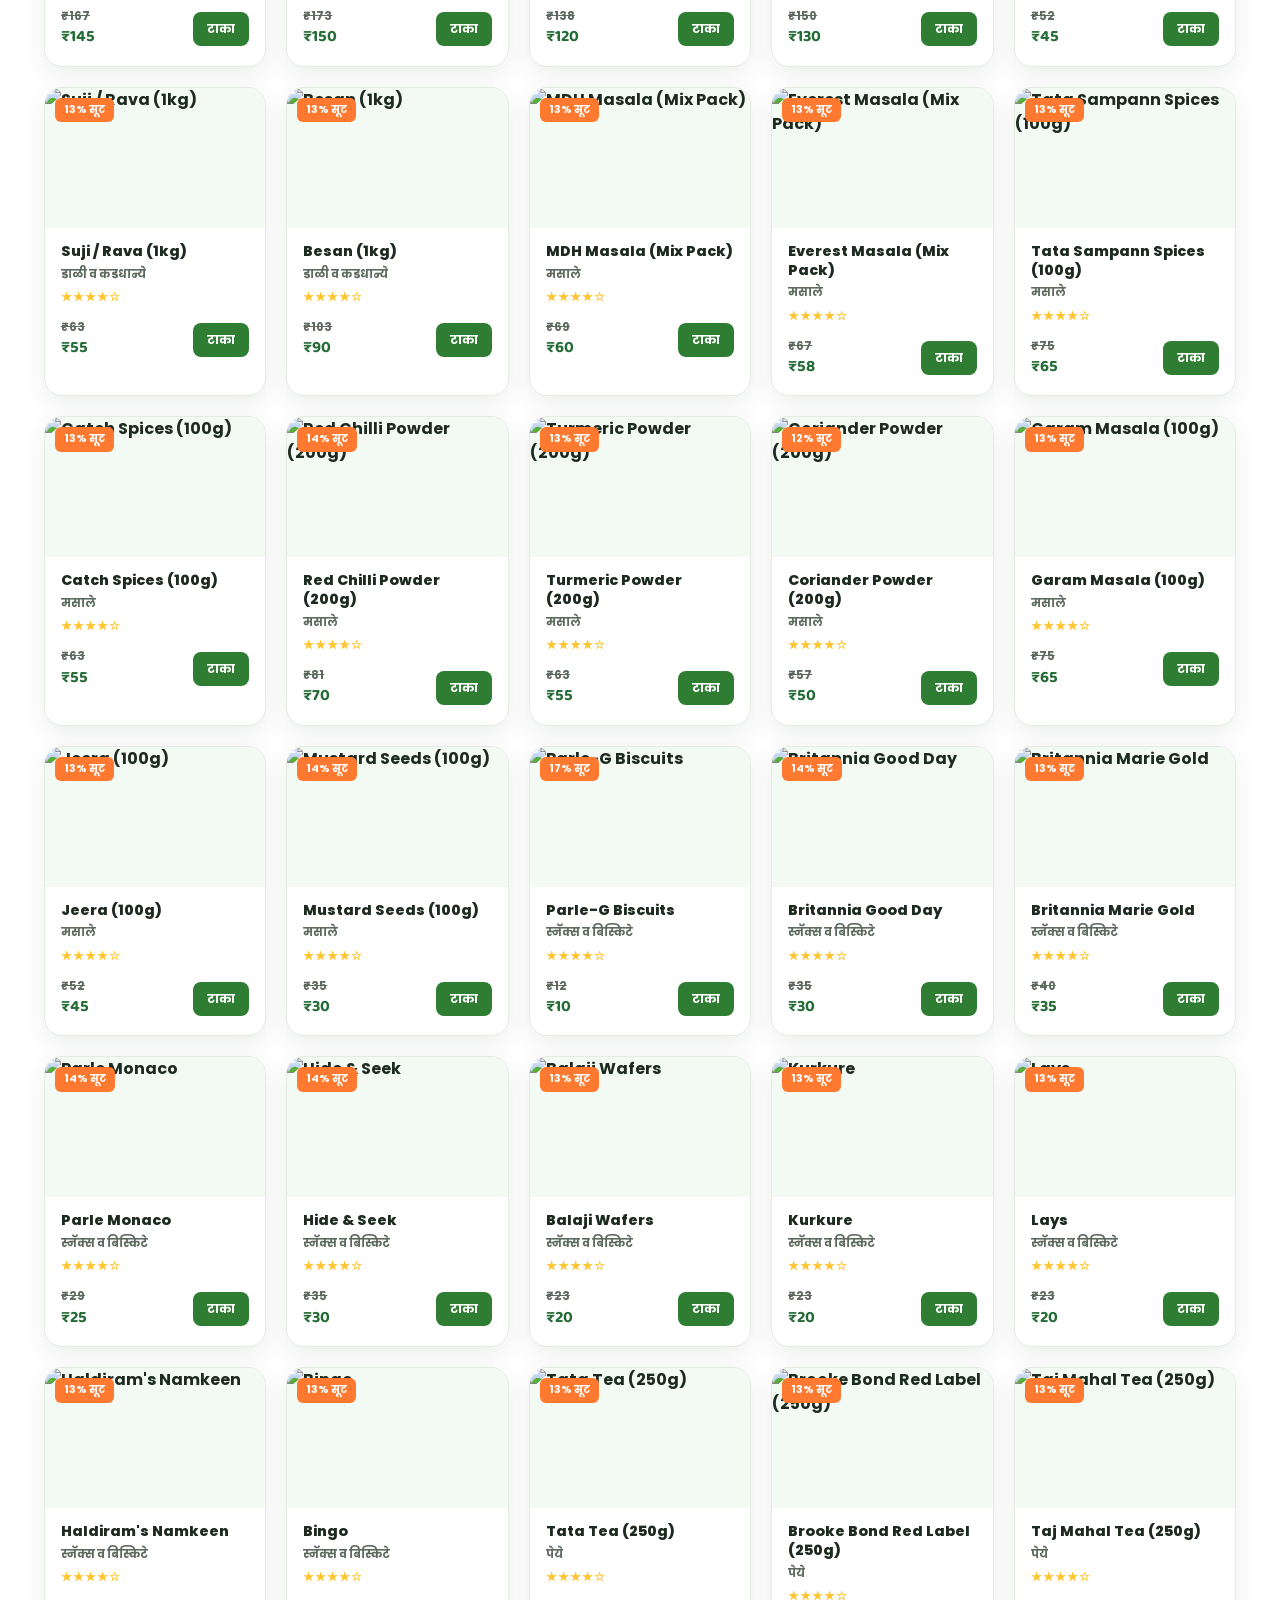
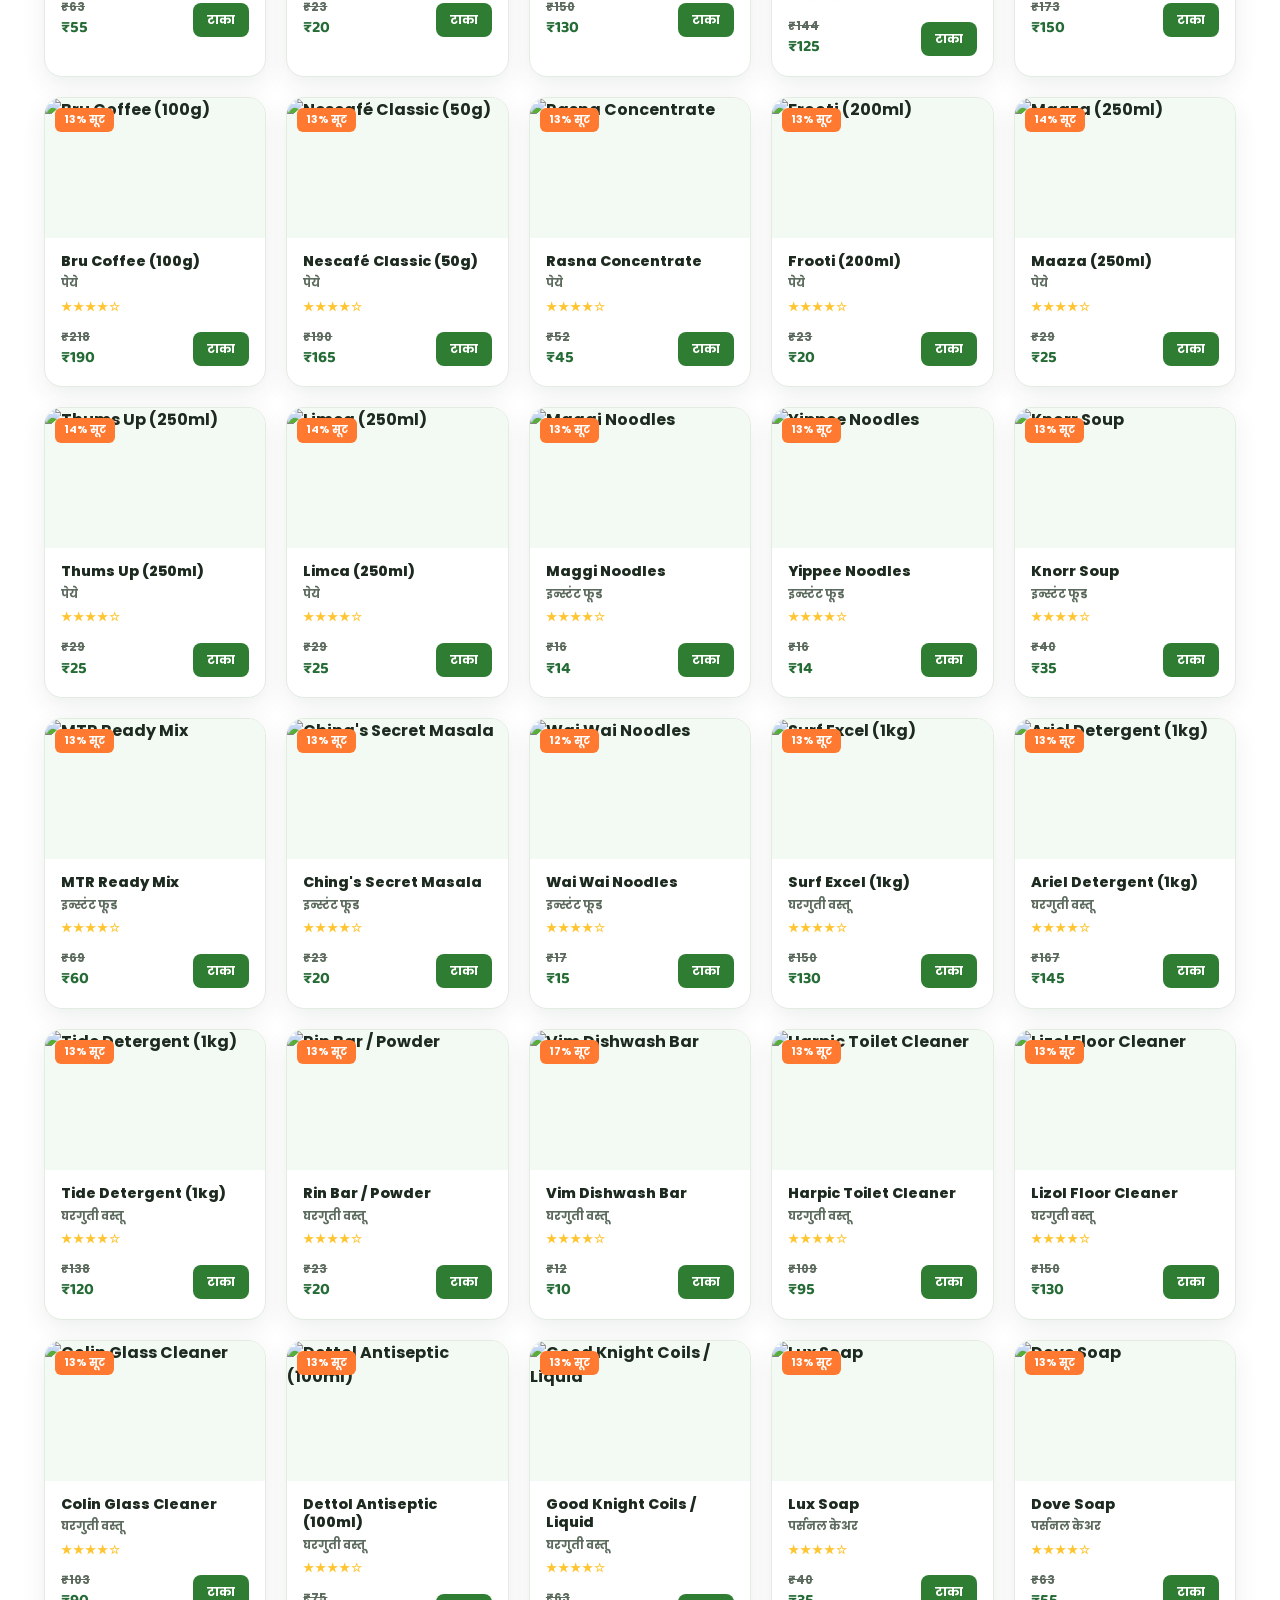
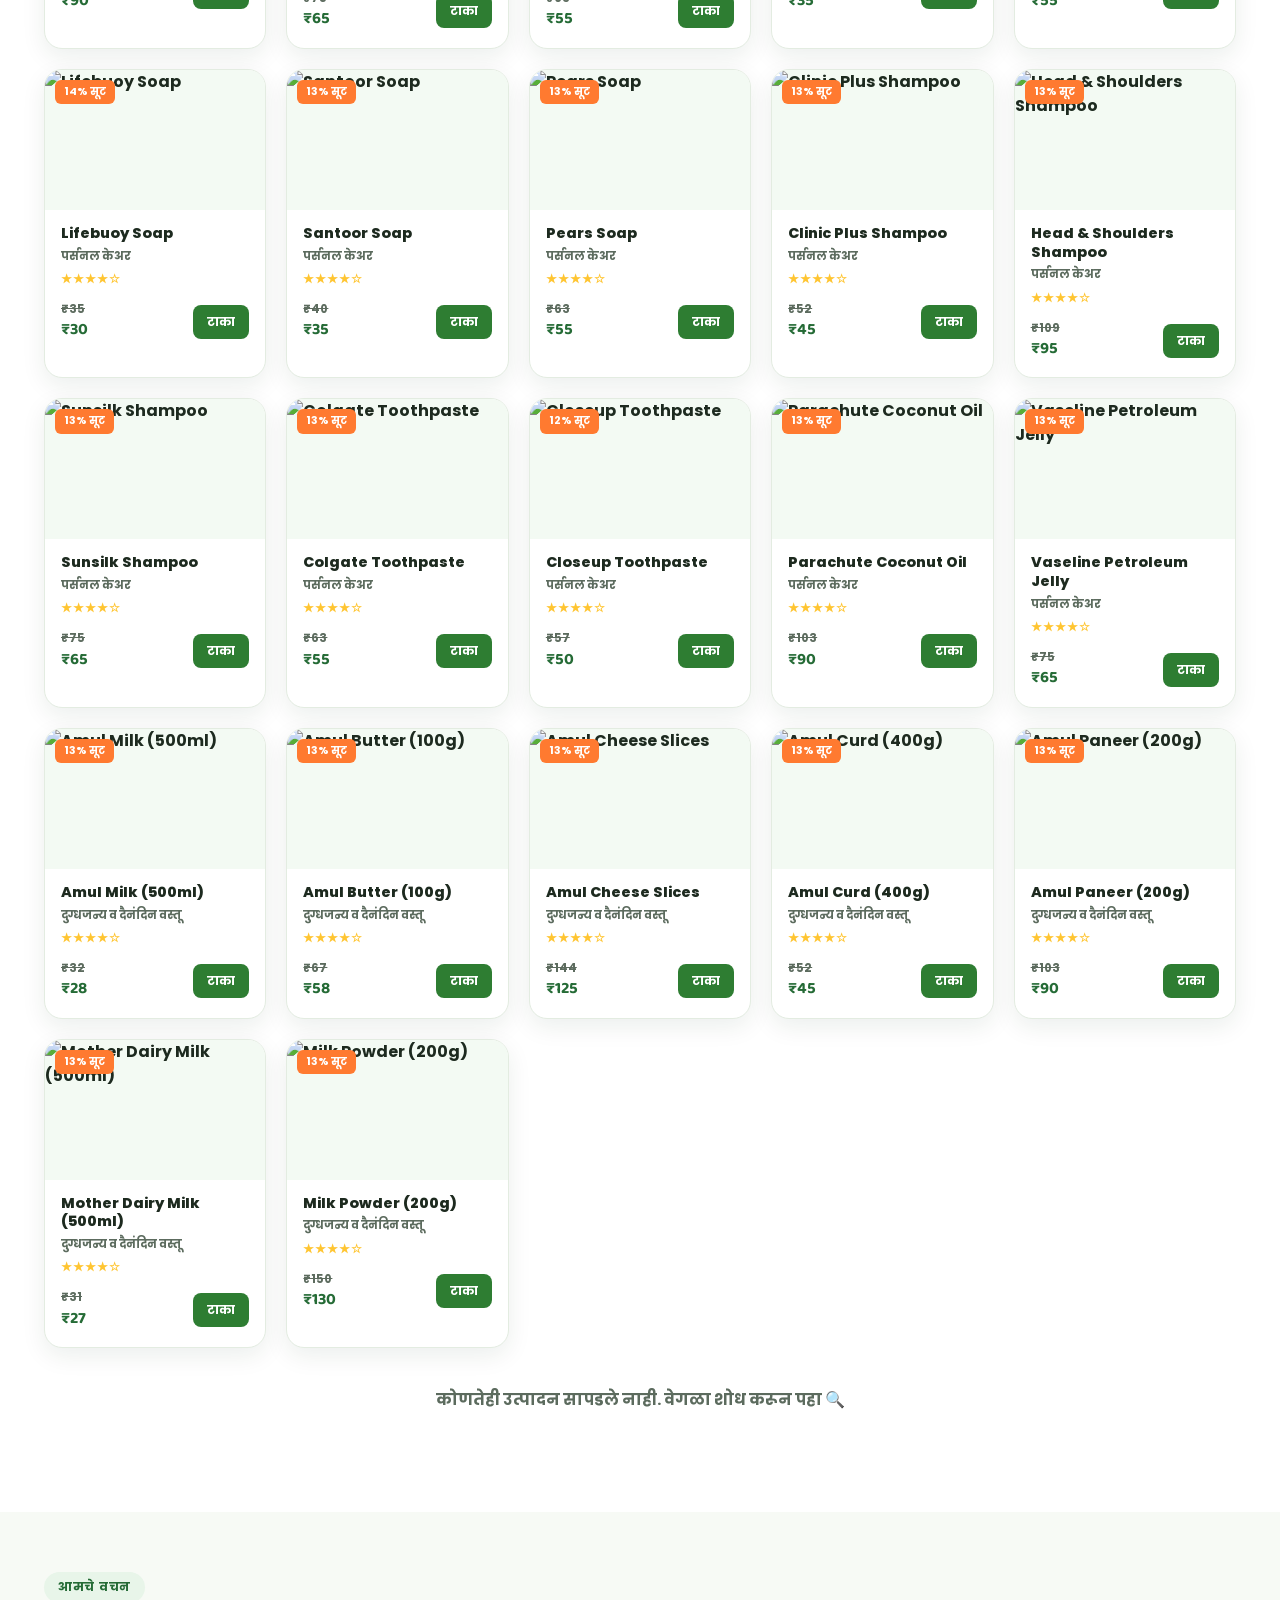
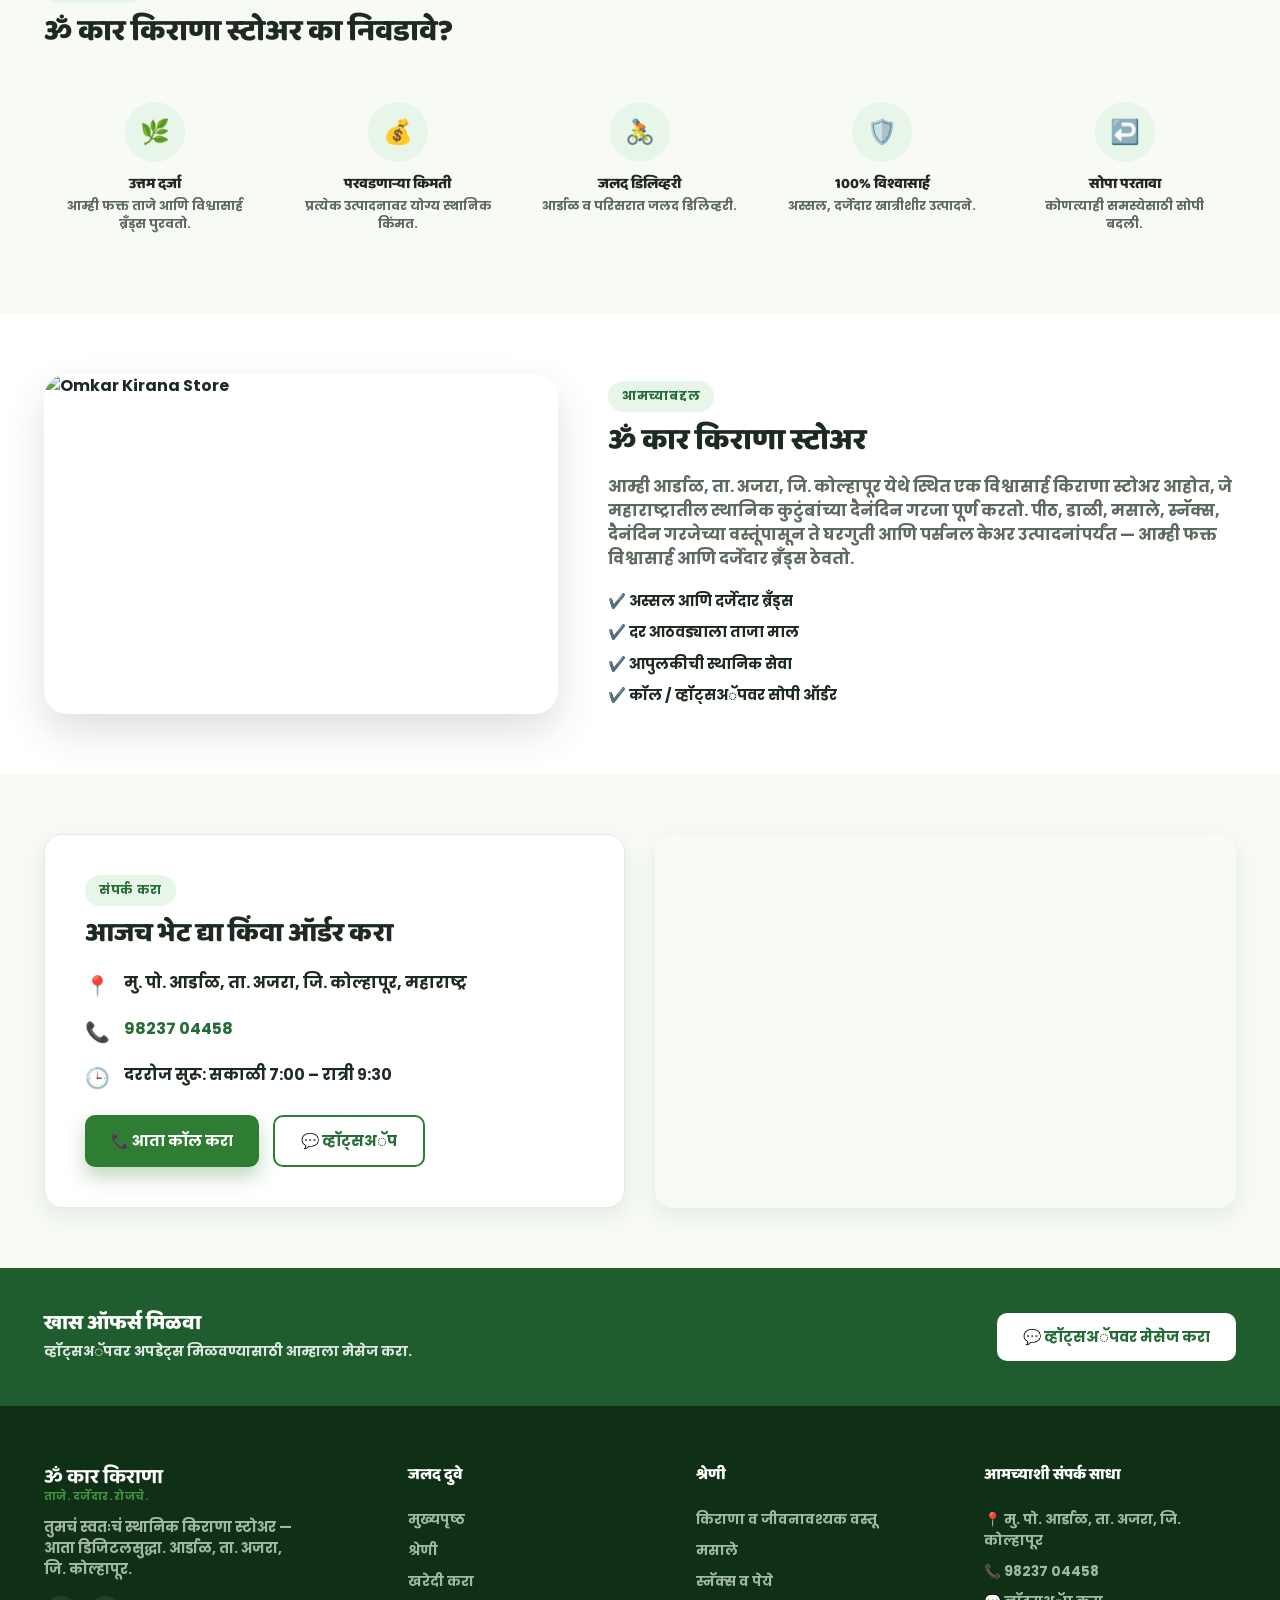
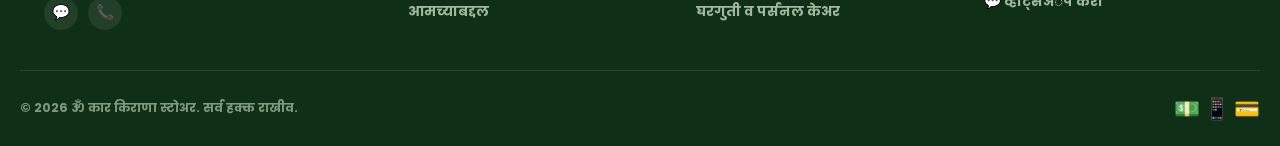
==== commit 45a13d5b: "Match hero layout style to reference template Add leaf decorations, a two-part quality/price pill ba" ====
--- a/index.html
+++ b/index.html
@@ -78,9 +78,12 @@
 
 <!-- ===== HERO ===== -->
 <section class="hero" id="home">
+  <div class="hero-leaf hero-leaf-tl" aria-hidden="true">🍃</div>
+  <div class="hero-leaf hero-leaf-bl" aria-hidden="true">🍃</div>
+  <div class="hero-leaf hero-leaf-tr" aria-hidden="true">🌿</div>
   <div class="container hero-inner">
     <div class="hero-text">
-      <span class="eyebrow">ताजेपणाची खात्री</span>
+      <span class="eyebrow eyebrow-pill">उत्तम दर्जा <i>•</i> उत्तम किंमत</span>
       <h1>ताजा किराणा,<br><span class="highlight">चांगले जीवन</span></h1>
       <p>ॐ कार किराणा स्टोअर, आर्डाळ कडून सर्वात ताजे जीवनावश्यक पदार्थ, मसाले, स्नॅक्स आणि दैनंदिन वस्तू थेट तुमच्या दारात.</p>
       <div class="hero-actions">
@@ -92,6 +95,10 @@
         <div><span>🚚</span> जवळपास मोफत डिलिव्हरी</div>
         <div><span>🔒</span> विश्वासार्ह स्थानिक दुकान</div>
       </div>
+      <a href="tel:+919823704458" class="hero-phone">
+        <span class="hero-phone-icon">📞</span>
+        <span>9823704458</span>
+      </a>
     </div>
     <div class="hero-visual">
       <div class="basket-scene">
--- a/style.css
+++ b/style.css
@@ -151,8 +151,13 @@
 }
 
 /* ===== HERO ===== */
-.hero{position:relative; overflow:hidden; padding:56px 0;}
+.hero{position:relative; overflow:hidden; padding:56px 0; background:radial-gradient(circle at 15% 10%, var(--green-100), var(--bg) 55%);}
+.hero-leaf{position:absolute; font-size:2.4rem; opacity:0.5; z-index:0; filter:drop-shadow(0 4px 6px rgba(15,47,22,0.15));}
+.hero-leaf-tl{top:24px; left:24px; transform:rotate(-20deg);}
+.hero-leaf-bl{bottom:40px; left:60px; font-size:1.8rem; transform:rotate(15deg);}
+.hero-leaf-tr{top:60px; right:8%; font-size:1.6rem; transform:rotate(30deg); opacity:0.35;}
 .hero-inner{
+  position:relative; z-index:1;
   display:grid; grid-template-columns:1fr 1fr; gap:50px; align-items:center;
 }
 .hero-text h1{font-size:2.9rem; margin-bottom:16px; color:var(--ink);}
@@ -162,6 +167,17 @@
 .hero-trust{display:flex; gap:26px; flex-wrap:wrap;}
 .hero-trust div{display:flex; align-items:center; gap:8px; font-size:0.82rem; font-weight:600; color:var(--ink-soft);}
 .hero-trust span{font-size:1.2rem;}
+.eyebrow-pill{display:inline-flex; align-items:center; gap:8px;}
+.eyebrow-pill i{font-style:normal; color:var(--green-600);}
+.hero-phone{
+  display:inline-flex; align-items:center; gap:12px; margin-top:28px;
+  font-family:var(--font-head); font-size:1.3rem; color:var(--green-700);
+}
+.hero-phone-icon{
+  width:44px; height:44px; border-radius:50%; background:var(--green-600); color:#fff;
+  display:flex; align-items:center; justify-content:center; font-size:1.1rem;
+  box-shadow:0 8px 16px rgba(46,125,50,0.3);
+}
 
 .hero-visual{position:relative;}
 .hero-img-main{
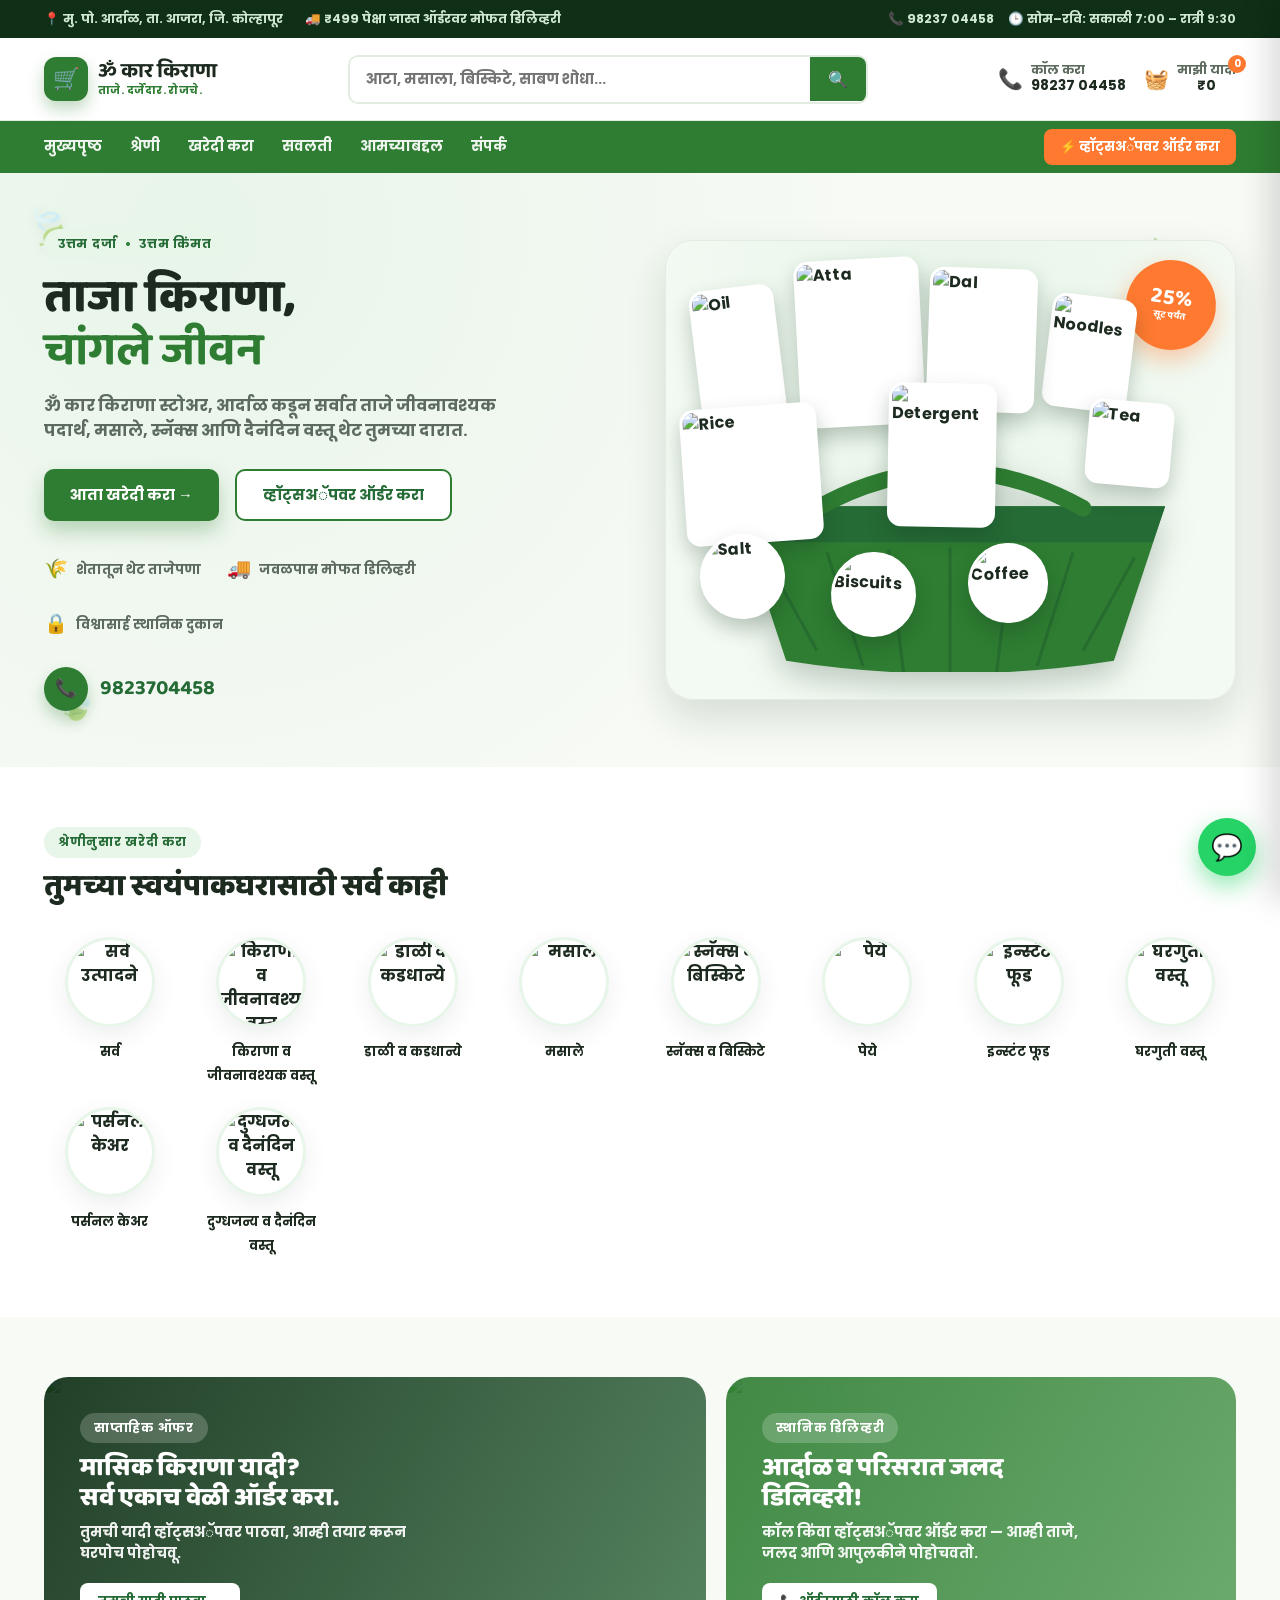
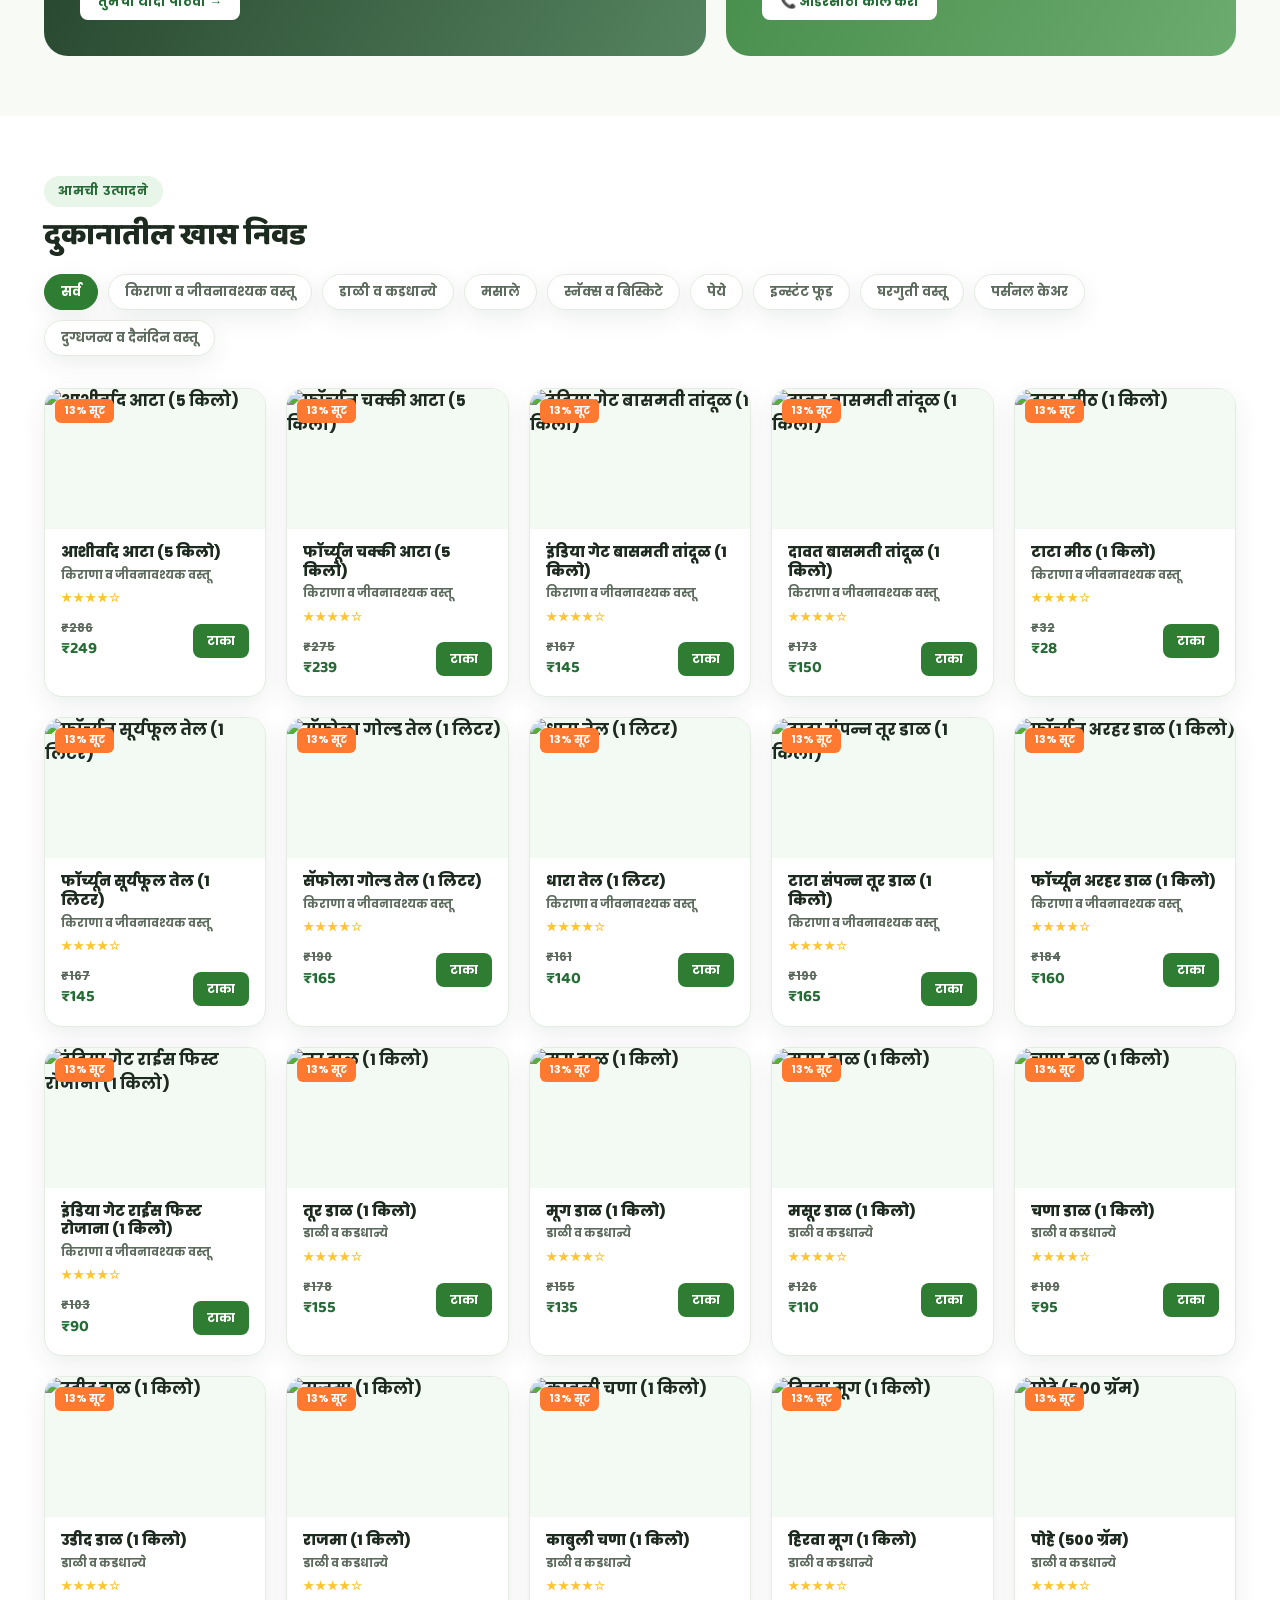
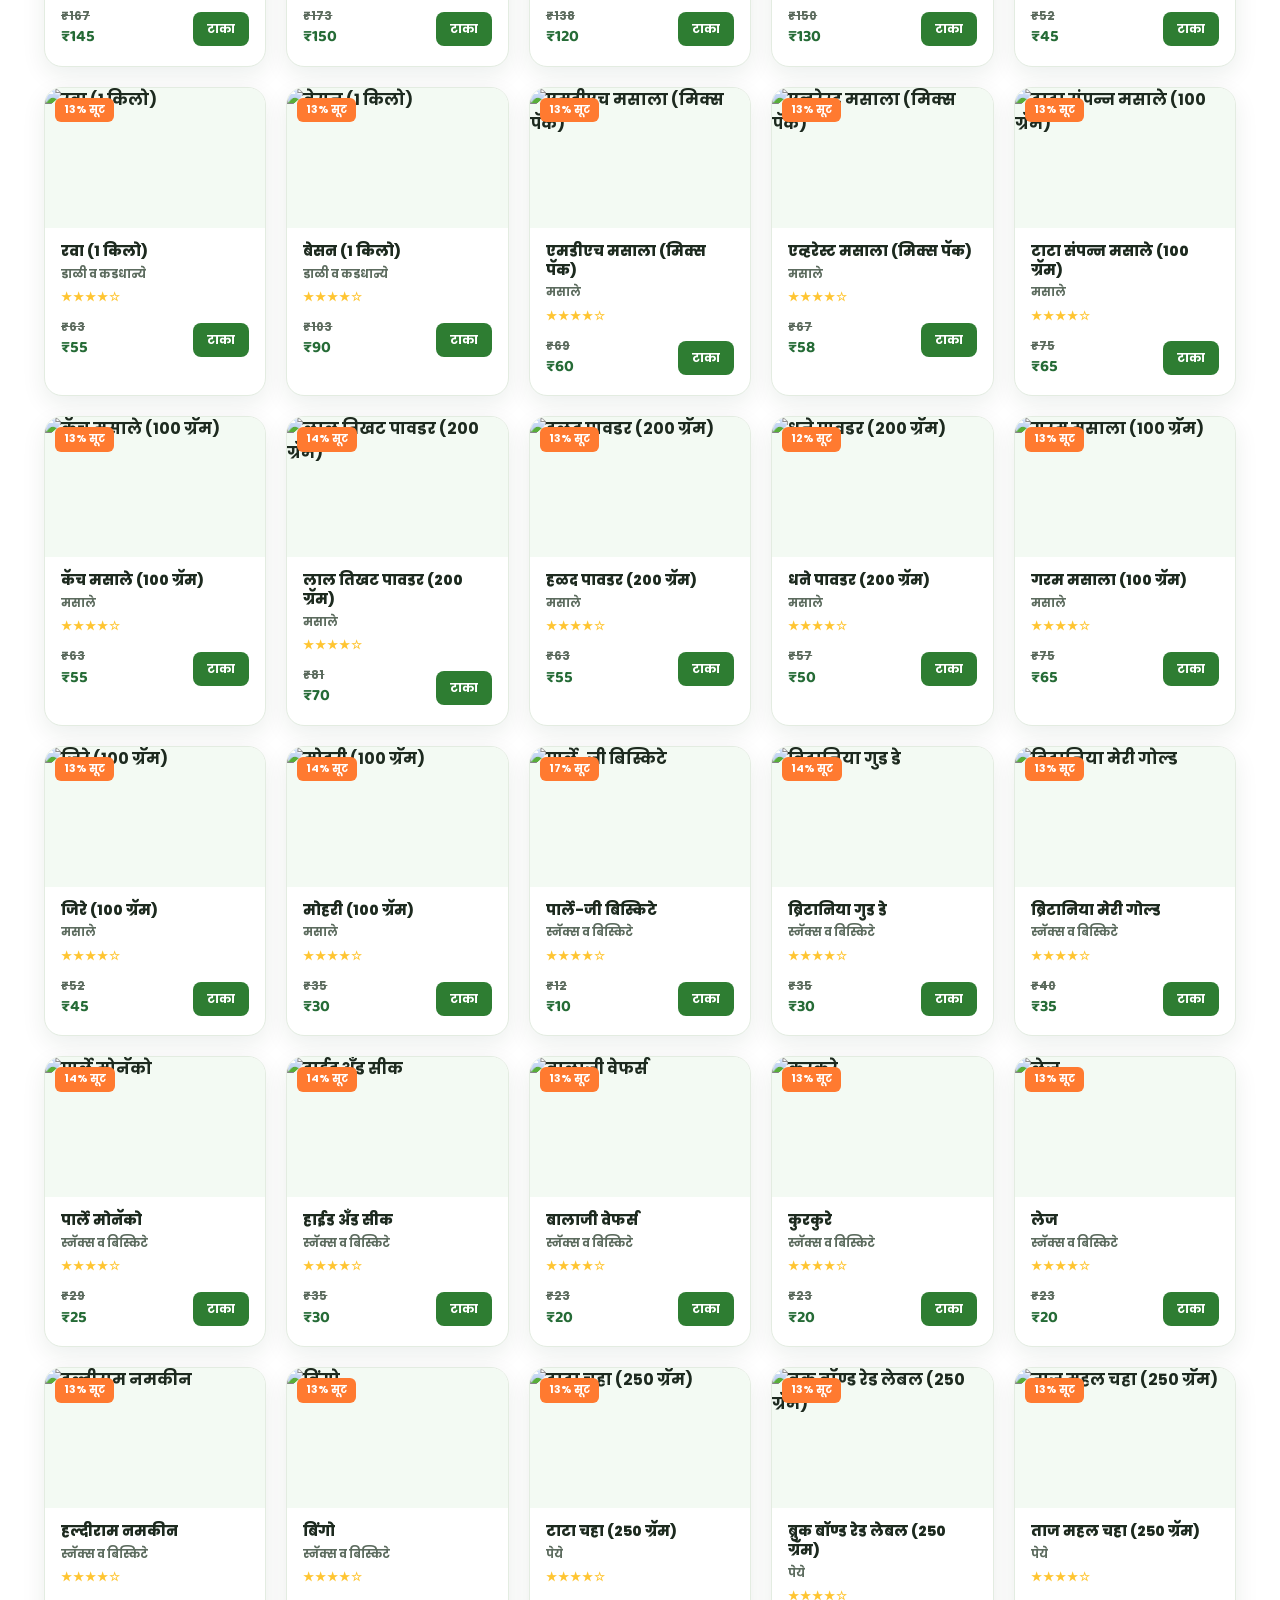
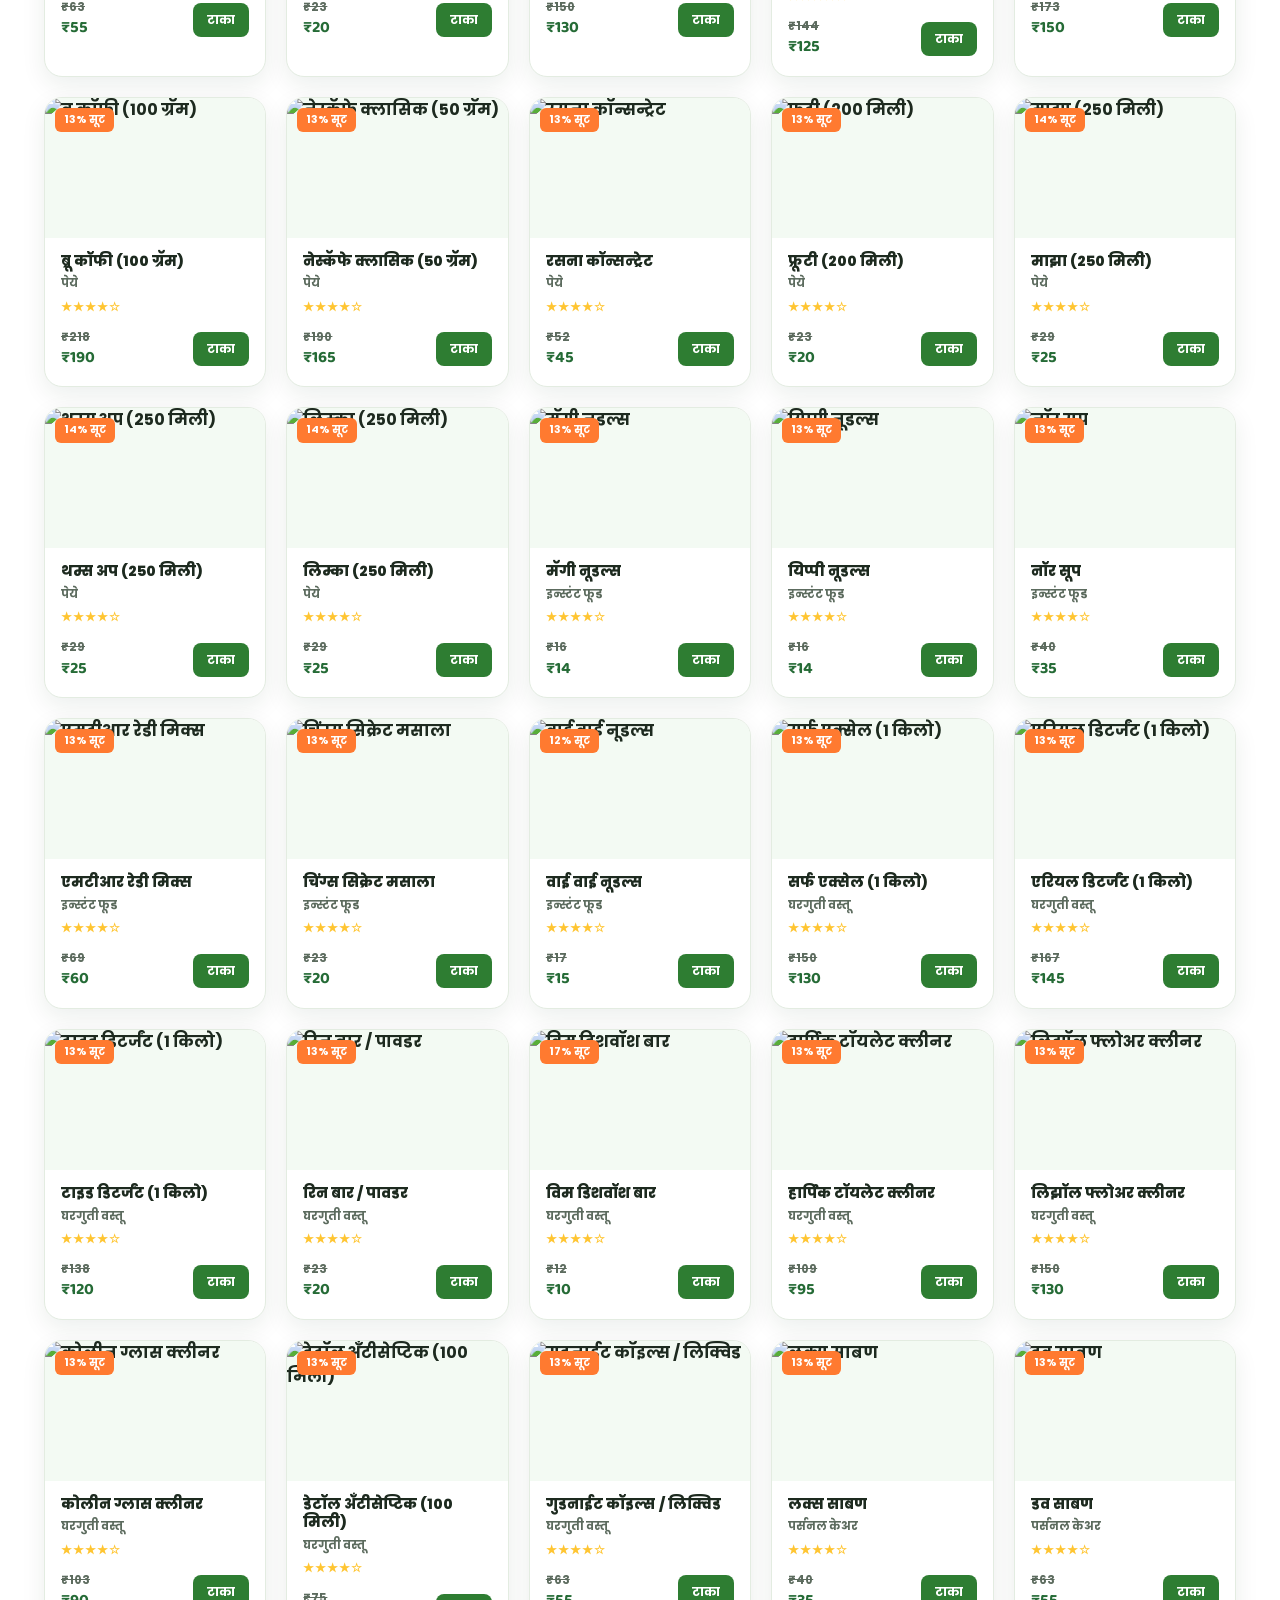
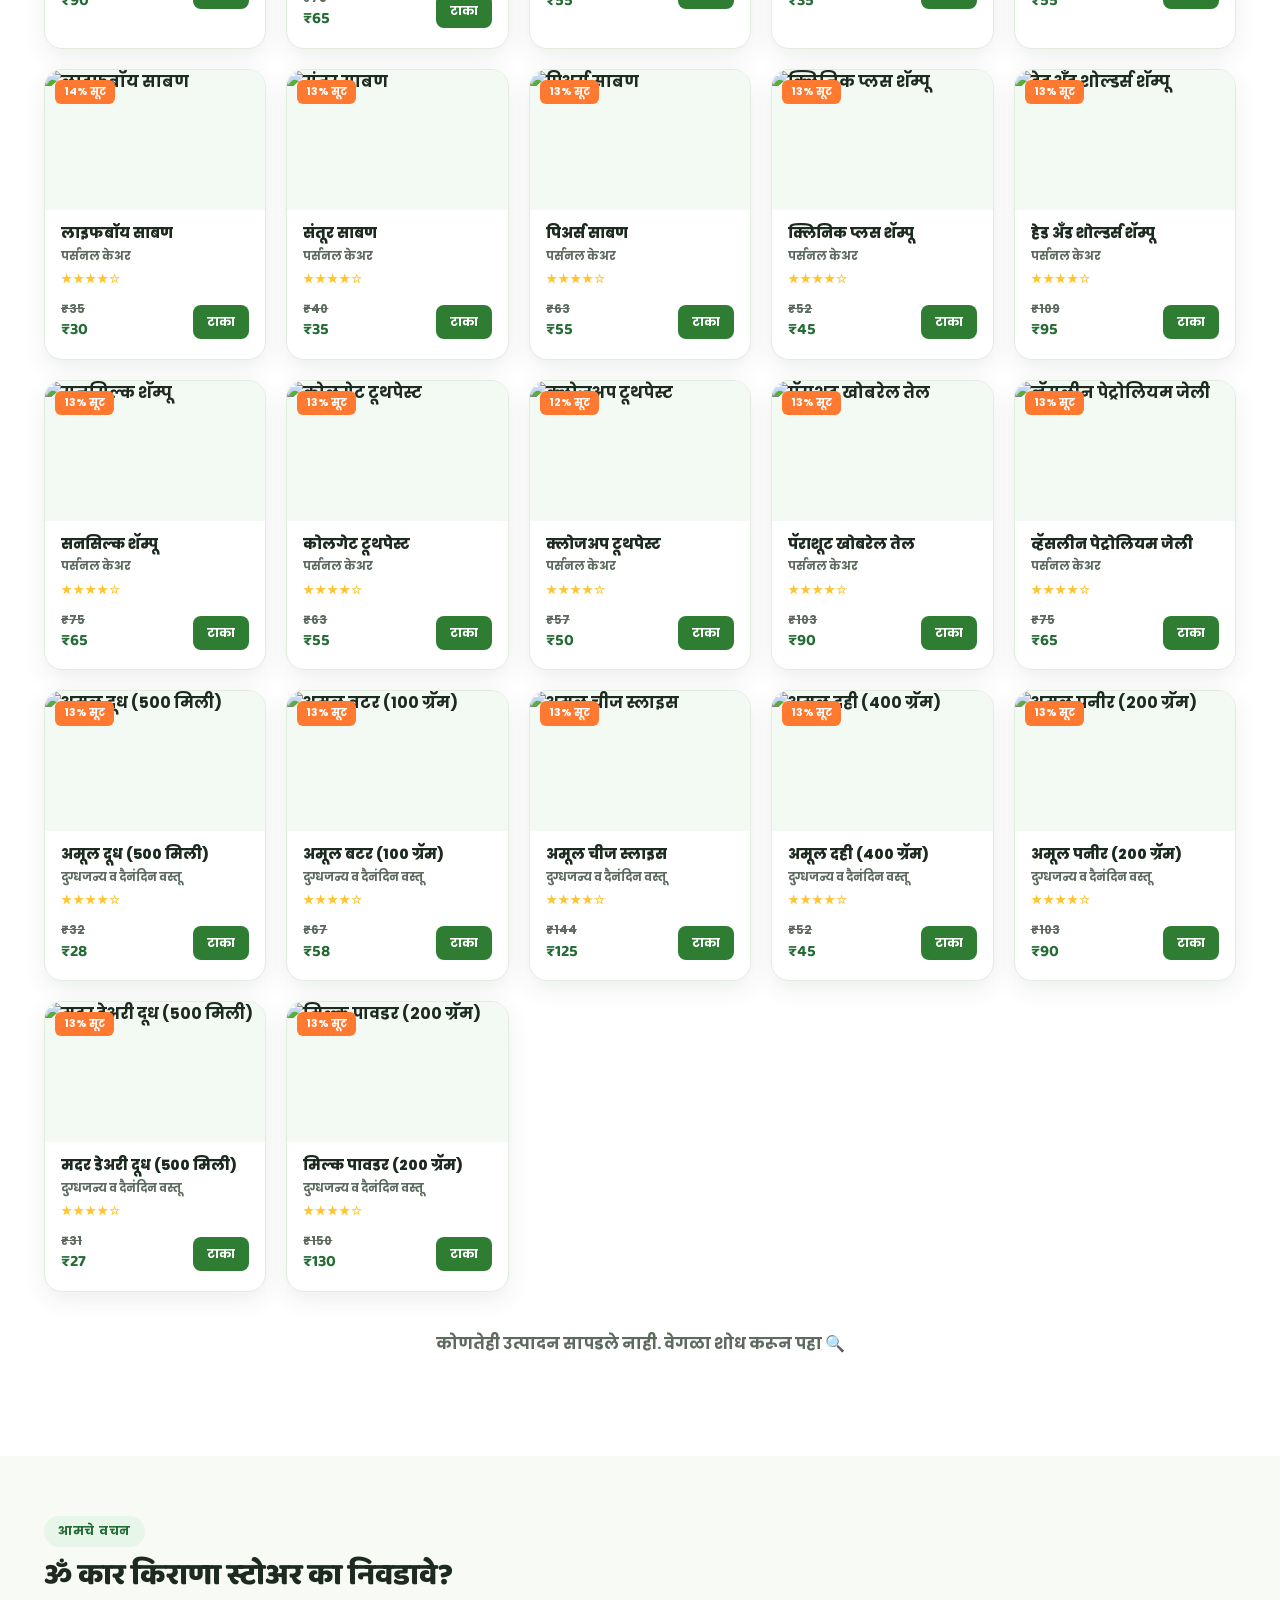
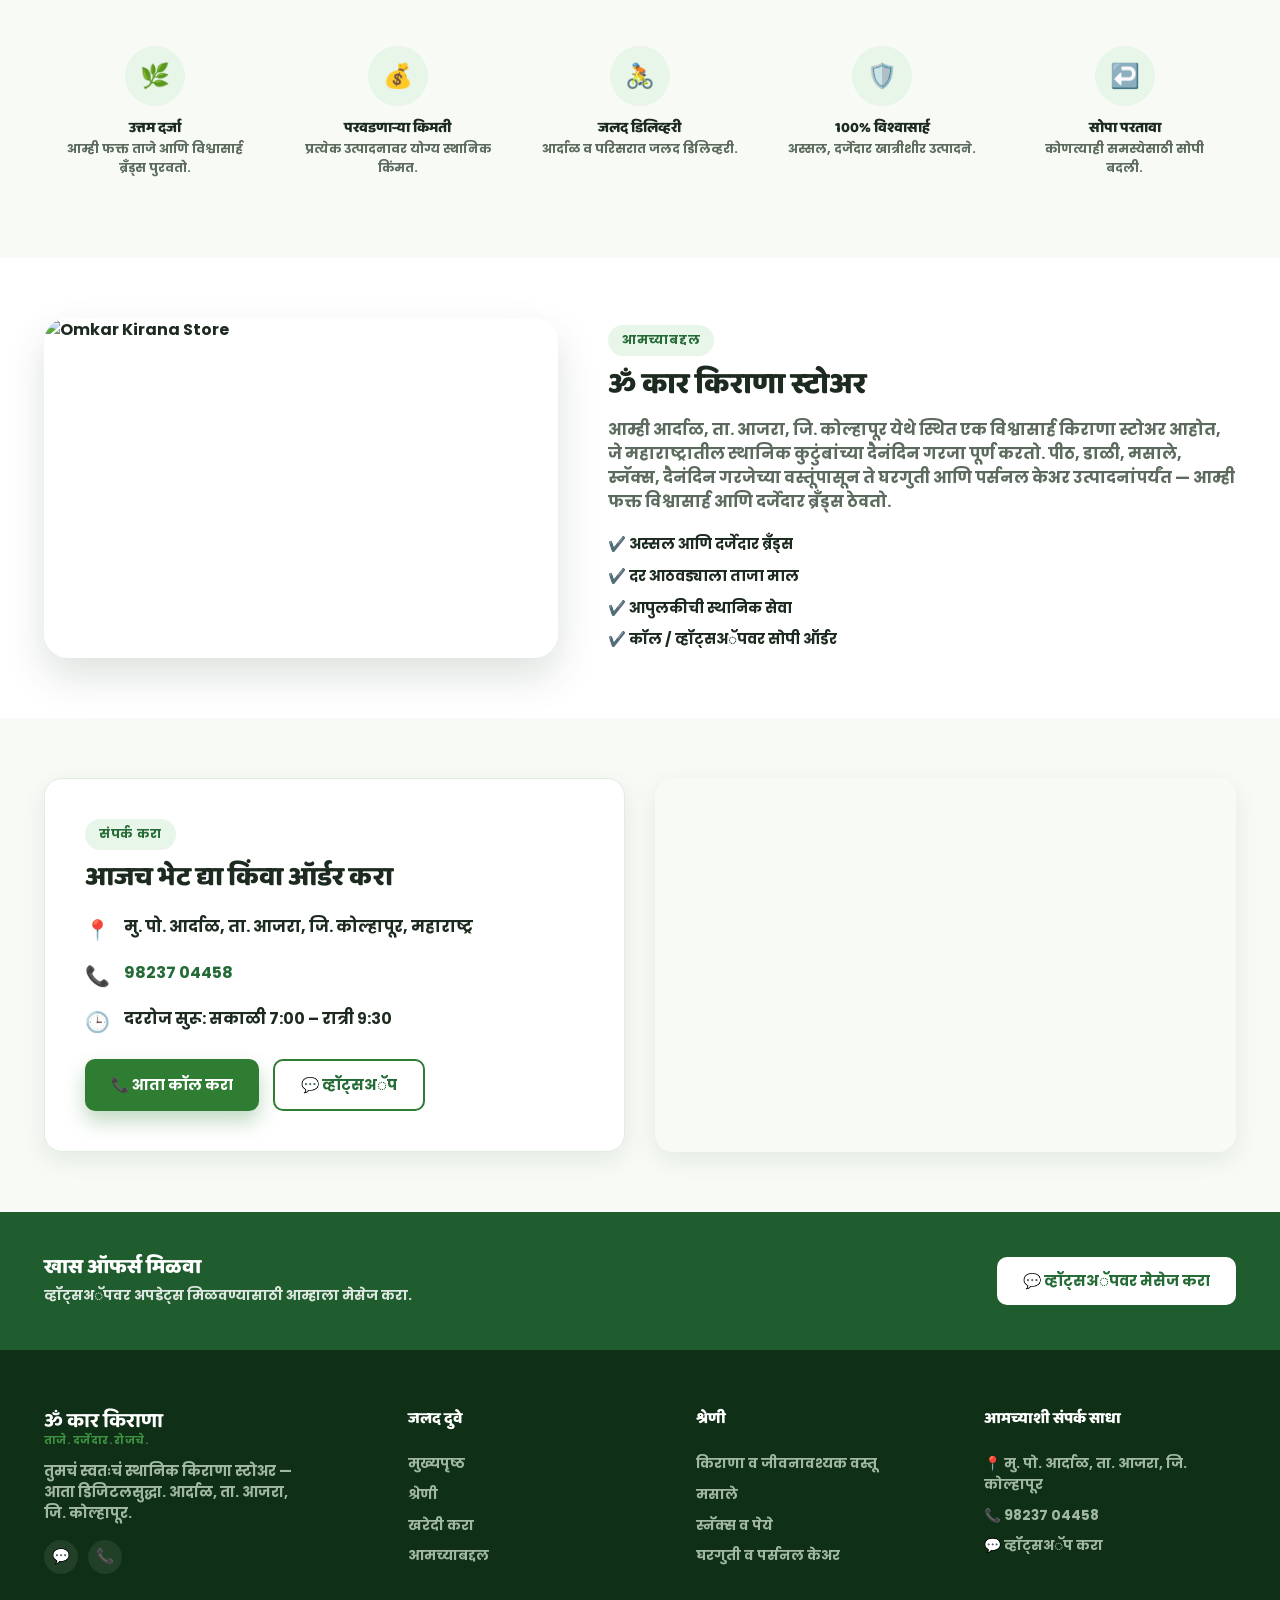
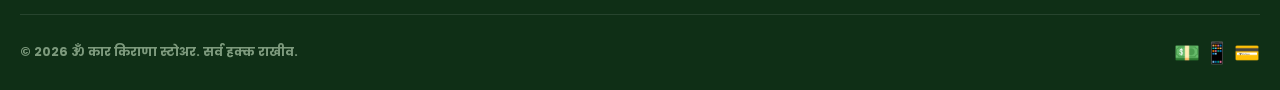
==== commit 8c40ab49: "Correct village/taluka spelling and translate all product names to Marathi - Fix village name to आर्" ====
--- a/index.html
+++ b/index.html
@@ -4,7 +4,7 @@
 <meta charset="UTF-8">
 <meta name="viewport" content="width=device-width, initial-scale=1.0">
 <title>Omkar Kirana Store | Fresh Groceries, Better Living</title>
-<meta name="description" content="ॐ कार किराणा स्टोअर, आर्डाळ, ता. अजरा, जि. कोल्हापूर - तुमच्या दैनंदिन गरजेच्या किराणा वस्तू, स्नॅक्स आणि घरगुती सामान एकाच ठिकाणी.">
+<meta name="description" content="ॐ कार किराणा स्टोअर, आर्दाळ, ता. आजरा, जि. कोल्हापूर - तुमच्या दैनंदिन गरजेच्या किराणा वस्तू, स्नॅक्स आणि घरगुती सामान एकाच ठिकाणी.">
 <link rel="preconnect" href="https://fonts.googleapis.com">
 <link href="https://fonts.googleapis.com/css2?family=Poppins:wght@400;500;600;700;800&family=Baloo+2:wght@500;600;700;800&family=Noto+Sans+Devanagari:wght@400;500;600;700&display=swap" rel="stylesheet">
 <link rel="stylesheet" href="style.css">
@@ -15,7 +15,7 @@
 <div class="topbar">
   <div class="container topbar-inner">
     <div class="topbar-left">
-      <span>📍 मु. पो. आर्डाळ, ता. अजरा, जि. कोल्हापूर</span>
+      <span>📍 मु. पो. आर्दाळ, ता. आजरा, जि. कोल्हापूर</span>
       <span>🚚 ₹499 पेक्षा जास्त ऑर्डरवर मोफत डिलिव्हरी</span>
     </div>
     <div class="topbar-right">
@@ -85,7 +85,7 @@
     <div class="hero-text">
       <span class="eyebrow eyebrow-pill">उत्तम दर्जा <i>•</i> उत्तम किंमत</span>
       <h1>ताजा किराणा,<br><span class="highlight">चांगले जीवन</span></h1>
-      <p>ॐ कार किराणा स्टोअर, आर्डाळ कडून सर्वात ताजे जीवनावश्यक पदार्थ, मसाले, स्नॅक्स आणि दैनंदिन वस्तू थेट तुमच्या दारात.</p>
+      <p>ॐ कार किराणा स्टोअर, आर्दाळ कडून सर्वात ताजे जीवनावश्यक पदार्थ, मसाले, स्नॅक्स आणि दैनंदिन वस्तू थेट तुमच्या दारात.</p>
       <div class="hero-actions">
         <a href="#products" class="btn btn-primary">आता खरेदी करा →</a>
         <a href="https://wa.me/919823704458" target="_blank" rel="noopener" class="btn btn-outline">व्हॉट्सअॅपवर ऑर्डर करा</a>
@@ -161,7 +161,7 @@
       <img class="promo-bg" id="promoImg2" alt="Fast local delivery" src="">
       <div class="promo-content">
         <span class="eyebrow eyebrow-light">स्थानिक डिलिव्हरी</span>
-        <h3>आर्डाळ व परिसरात जलद डिलिव्हरी!</h3>
+        <h3>आर्दाळ व परिसरात जलद डिलिव्हरी!</h3>
         <p>कॉल किंवा व्हॉट्सअॅपवर ऑर्डर करा — आम्ही ताजे, जलद आणि आपुलकीने पोहोचवतो.</p>
         <a href="tel:+919823704458" class="btn btn-light btn-sm">📞 ऑर्डरसाठी कॉल करा</a>
       </div>
@@ -196,7 +196,7 @@
     <div class="why-grid">
       <div class="why-card"><div class="why-icon">🌿</div><h4>उत्तम दर्जा</h4><p>आम्ही फक्त ताजे आणि विश्वासार्ह ब्रँड्स पुरवतो.</p></div>
       <div class="why-card"><div class="why-icon">💰</div><h4>परवडणाऱ्या किमती</h4><p>प्रत्येक उत्पादनावर योग्य स्थानिक किंमत.</p></div>
-      <div class="why-card"><div class="why-icon">🚴</div><h4>जलद डिलिव्हरी</h4><p>आर्डाळ व परिसरात जलद डिलिव्हरी.</p></div>
+      <div class="why-card"><div class="why-icon">🚴</div><h4>जलद डिलिव्हरी</h4><p>आर्दाळ व परिसरात जलद डिलिव्हरी.</p></div>
       <div class="why-card"><div class="why-icon">🛡️</div><h4>100% विश्वासार्ह</h4><p>अस्सल, दर्जेदार खात्रीशीर उत्पादने.</p></div>
       <div class="why-card"><div class="why-icon">↩️</div><h4>सोपा परतावा</h4><p>कोणत्याही समस्येसाठी सोपी बदली.</p></div>
     </div>
@@ -212,7 +212,7 @@
     <div class="about-text">
       <span class="eyebrow">आमच्याबद्दल</span>
       <h2>ॐ कार किराणा स्टोअर</h2>
-      <p>आम्ही आर्डाळ, ता. अजरा, जि. कोल्हापूर येथे स्थित एक विश्वासार्ह किराणा स्टोअर आहोत, जे महाराष्ट्रातील स्थानिक कुटुंबांच्या दैनंदिन गरजा पूर्ण करतो. पीठ, डाळी, मसाले, स्नॅक्स, दैनंदिन गरजेच्या वस्तूंपासून ते घरगुती आणि पर्सनल केअर उत्पादनांपर्यंत — आम्ही फक्त विश्वासार्ह आणि दर्जेदार ब्रँड्स ठेवतो.</p>
+      <p>आम्ही आर्दाळ, ता. आजरा, जि. कोल्हापूर येथे स्थित एक विश्वासार्ह किराणा स्टोअर आहोत, जे महाराष्ट्रातील स्थानिक कुटुंबांच्या दैनंदिन गरजा पूर्ण करतो. पीठ, डाळी, मसाले, स्नॅक्स, दैनंदिन गरजेच्या वस्तूंपासून ते घरगुती आणि पर्सनल केअर उत्पादनांपर्यंत — आम्ही फक्त विश्वासार्ह आणि दर्जेदार ब्रँड्स ठेवतो.</p>
       <ul class="about-list">
         <li>✔️ अस्सल आणि दर्जेदार ब्रँड्स</li>
         <li>✔️ दर आठवड्याला ताजा माल</li>
@@ -231,7 +231,7 @@
       <h2>आजच भेट द्या किंवा ऑर्डर करा</h2>
       <div class="contact-row">
         <span>📍</span>
-        <p>मु. पो. आर्डाळ, ता. अजरा, जि. कोल्हापूर, महाराष्ट्र</p>
+        <p>मु. पो. आर्दाळ, ता. आजरा, जि. कोल्हापूर, महाराष्ट्र</p>
       </div>
       <div class="contact-row">
         <span>📞</span>
@@ -268,7 +268,7 @@
   <div class="container footer-inner">
     <div class="footer-brand">
       <span class="logo-text">ॐ कार किराणा<em>ताजे. दर्जेदार. रोजचे.</em></span>
-      <p>तुमचं स्वतःचं स्थानिक किराणा स्टोअर — आता डिजिटलसुद्धा. आर्डाळ, ता. अजरा, जि. कोल्हापूर.</p>
+      <p>तुमचं स्वतःचं स्थानिक किराणा स्टोअर — आता डिजिटलसुद्धा. आर्दाळ, ता. आजरा, जि. कोल्हापूर.</p>
       <div class="footer-social">
         <a href="https://wa.me/919823704458" target="_blank" rel="noopener">💬</a>
         <a href="tel:+919823704458">📞</a>
@@ -290,7 +290,7 @@
     </div>
     <div class="footer-col">
       <h4>आमच्याशी संपर्क साधा</h4>
-      <span>📍 मु. पो. आर्डाळ, ता. अजरा, जि. कोल्हापूर</span>
+      <span>📍 मु. पो. आर्दाळ, ता. आजरा, जि. कोल्हापूर</span>
       <a href="tel:+919823704458">📞 98237 04458</a>
       <a href="https://wa.me/919823704458" target="_blank" rel="noopener">💬 व्हॉट्सअॅप करा</a>
     </div>
